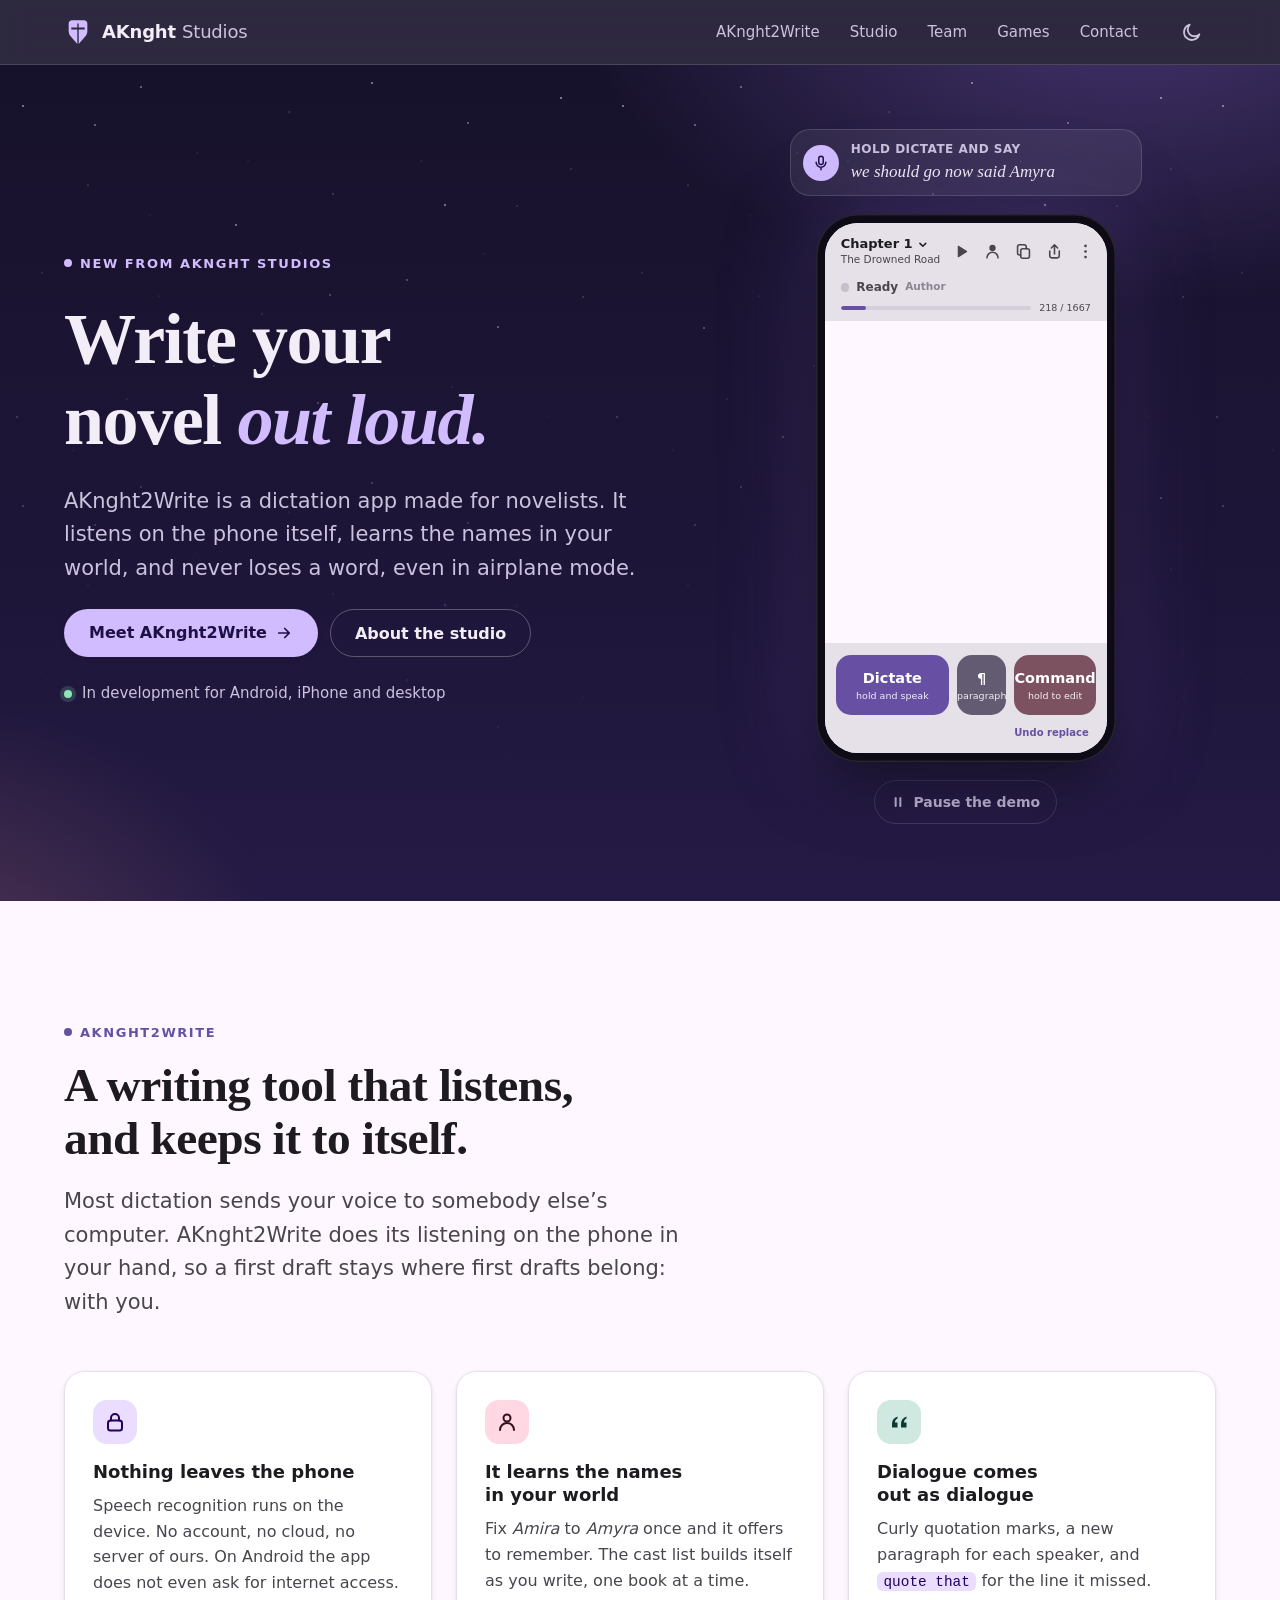
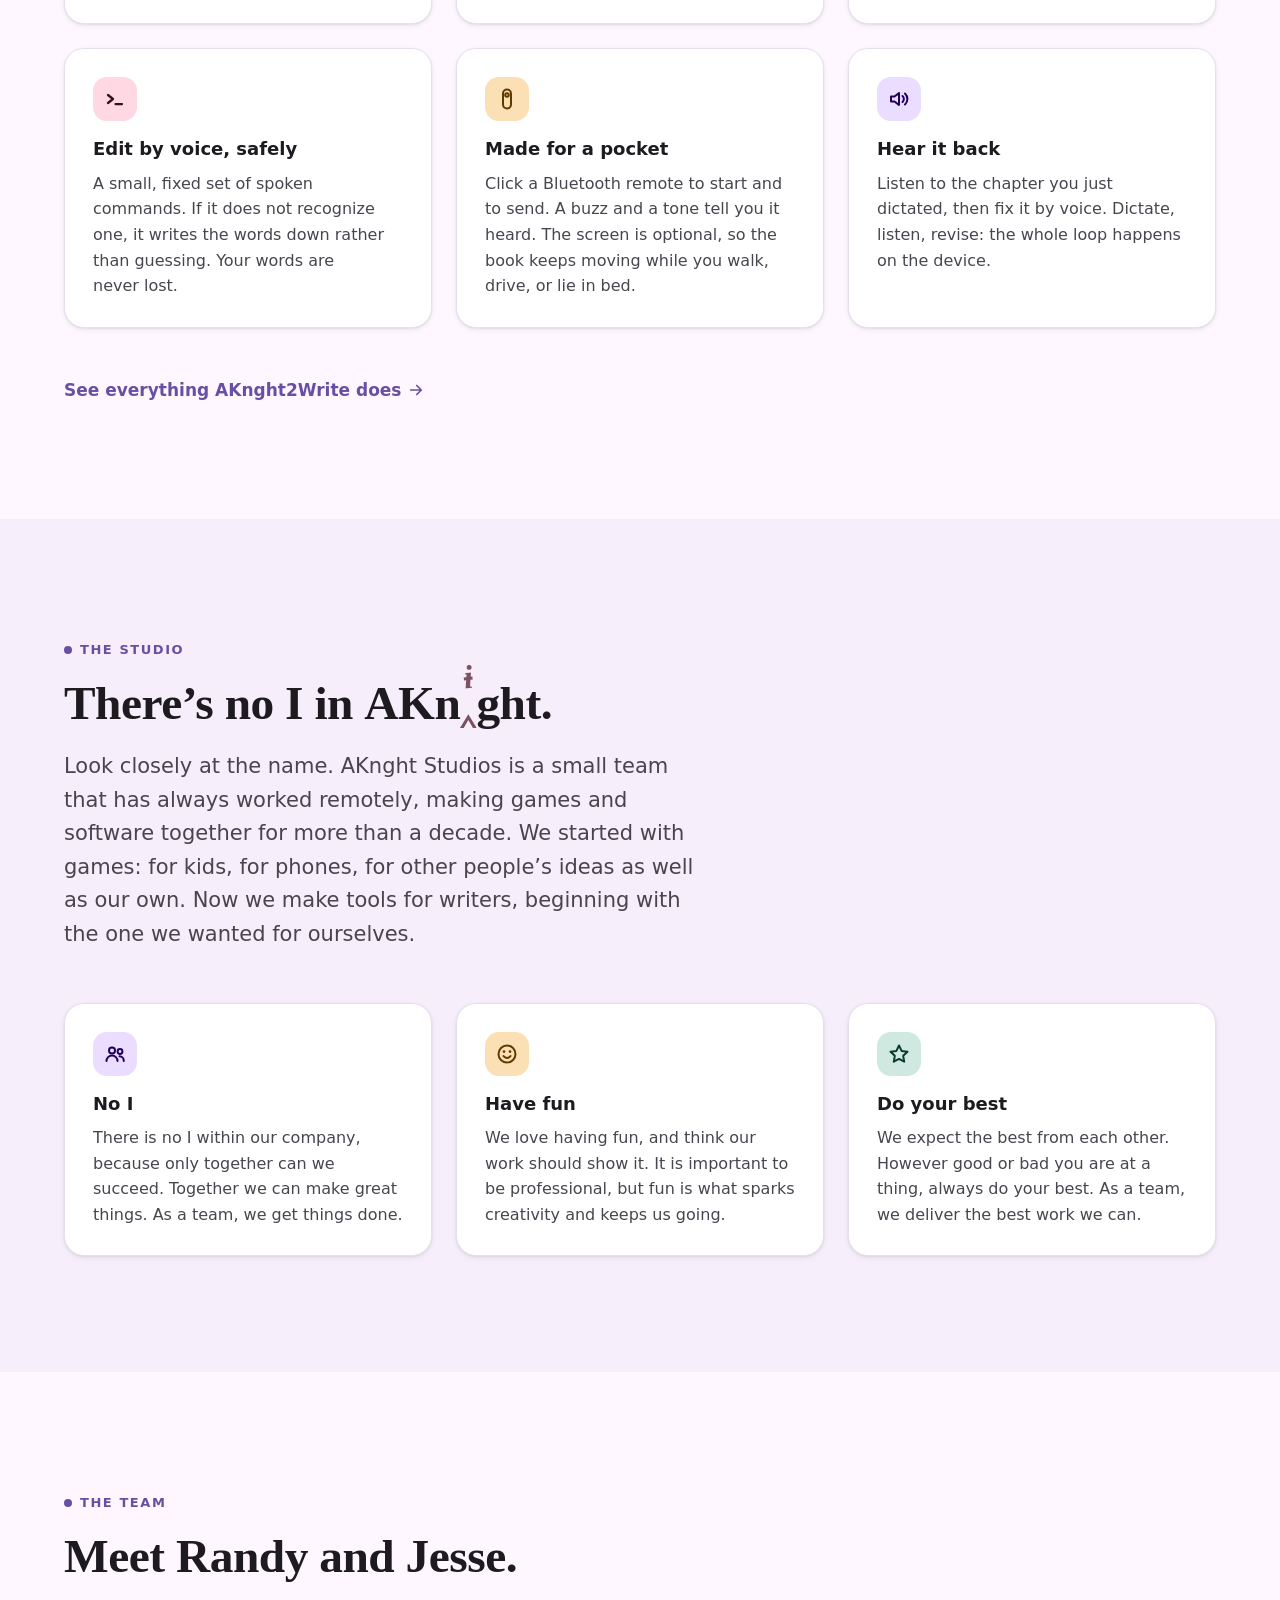
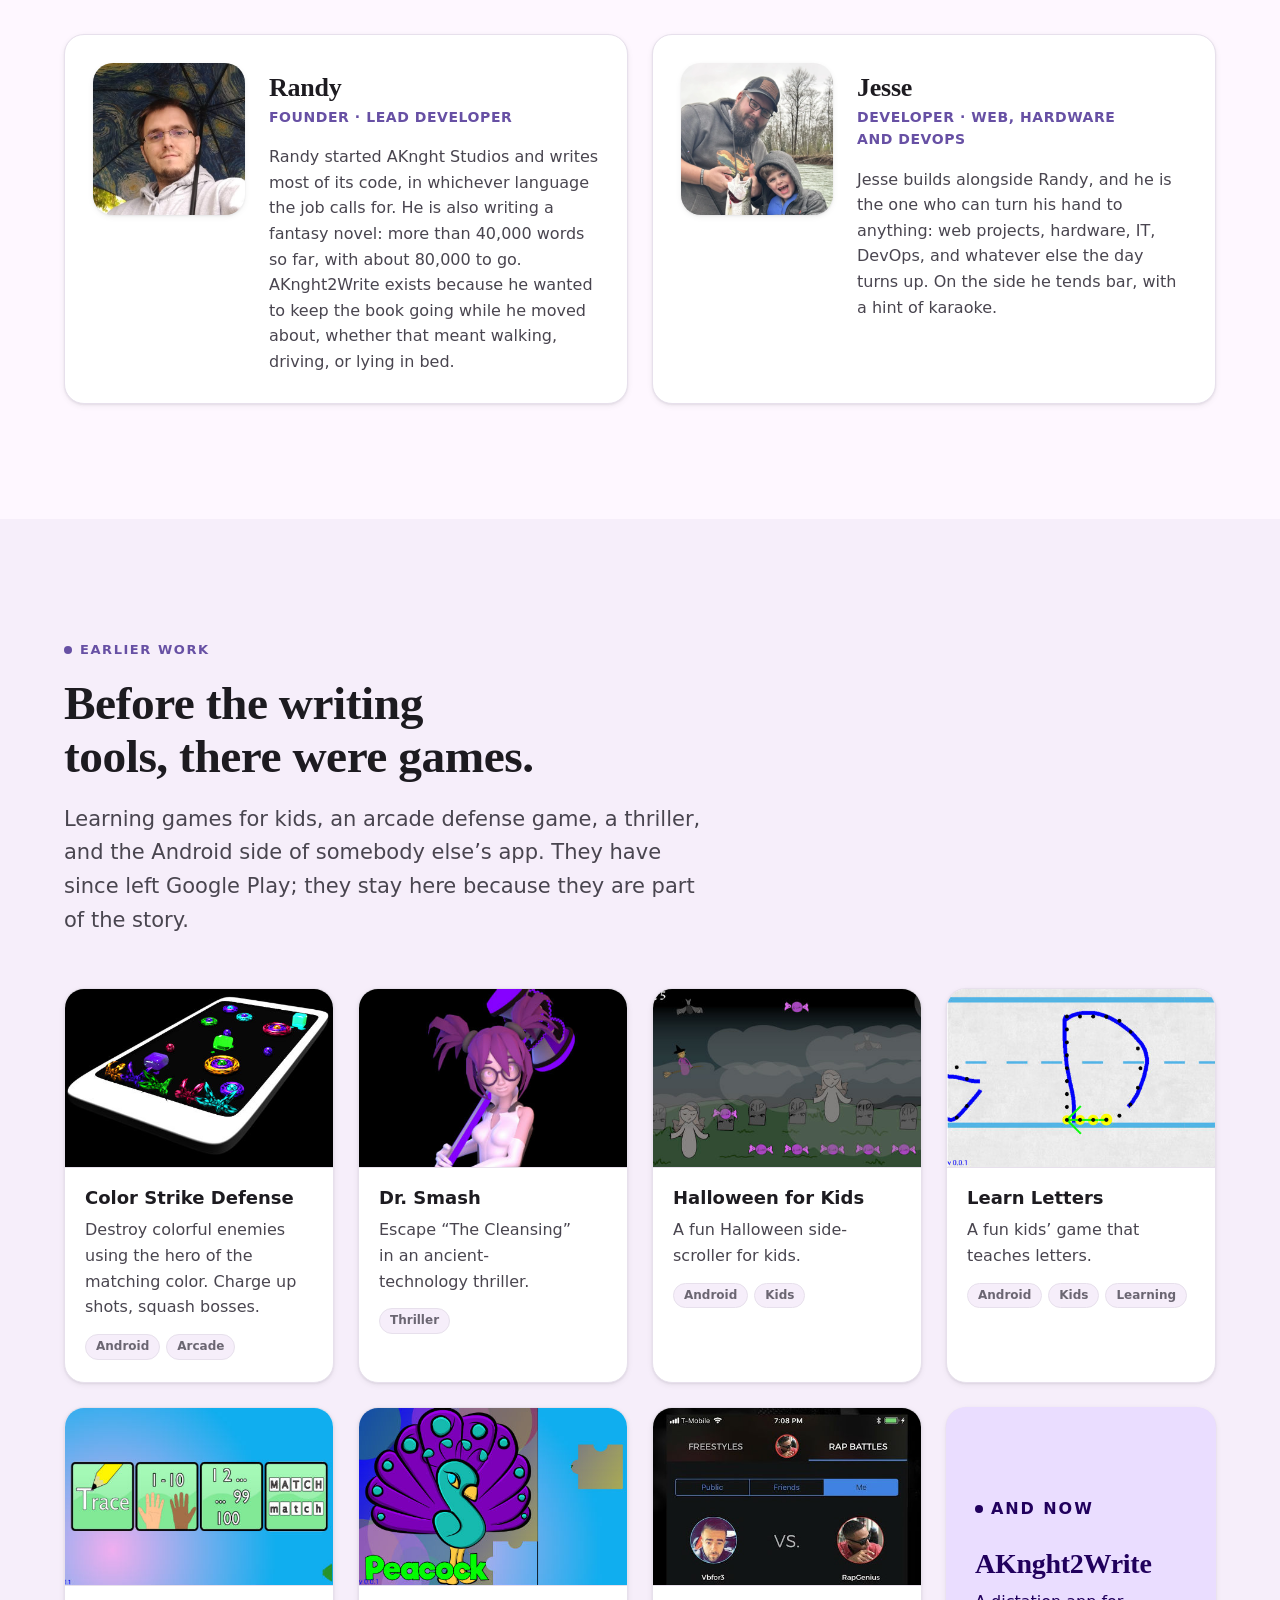
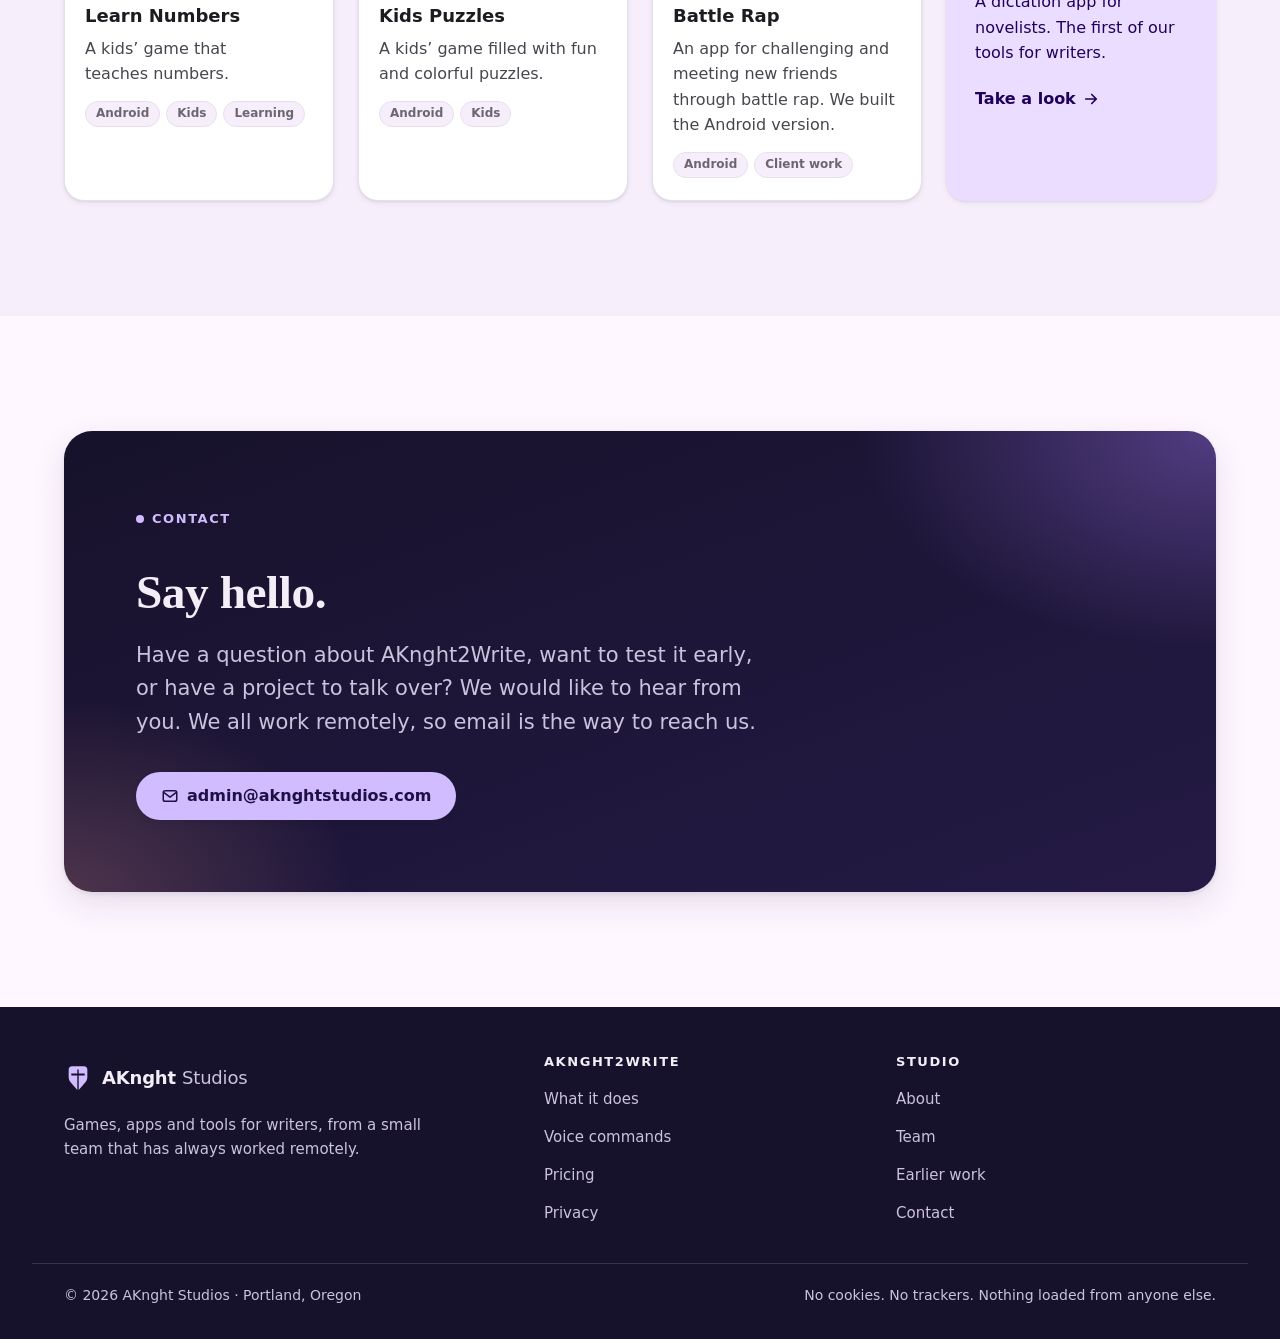
==== index.html @ 250d2279 "The AKnght Studios site: AKnght2Write, the studio, Randy and Jesse A static site for GitHub Pages wi" ====
<!doctype html>
<html lang="en">
<head>
  <meta charset="utf-8">
  <meta name="viewport" content="width=device-width, initial-scale=1">
  <title>AKnght Studios | Makers of AKnght2Write</title>
  <meta name="description" content="AKnght Studios is a small independent studio. We are building AKnght2Write, a dictation app for novelists that does all of its listening on your phone.">
  <meta name="theme-color" content="#17122b">
  <meta property="og:type" content="website">
  <meta property="og:site_name" content="AKnght Studios">
  <meta property="og:title" content="AKnght Studios | Makers of AKnght2Write">
  <meta property="og:description" content="Write your novel out loud. A dictation app for novelists that listens on the phone itself, learns the names in your world, and never loses a word.">
  <link rel="icon" href="assets/favicon.svg" type="image/svg+xml">
  <link rel="stylesheet" href="assets/site.css">
  <script>
    (function () {
      var root = document.documentElement;
      root.classList.add('js');
      try {
        var saved = localStorage.getItem('theme');
        if (saved === 'light' || saved === 'dark') root.setAttribute('data-theme', saved);
      } catch (e) {}
    })();
  </script>
</head>
<body>
  <a class="skip-link" href="#main">Skip to the content</a>

  <header class="site-header">
    <div class="wrap site-header__inner">
      <a class="brand" href="index.html" aria-label="AKnght Studios, home">
        <svg class="brand__mark" viewBox="0 0 48 48" aria-hidden="true"><path fill="currentColor" d="M14 4h20a6 6 0 0 1 6 6v12.5c0 3-1.05 5.9-2.95 8.2L25.2 44.6V19.8h10.3v-3.4H25.2V9.5h-2.4v6.9H12.5v3.4h10.300v24.800L10.950 30.700A12.800 12.800 0 0 1 8 22.500V10a6 6 0 0 1 6-6z"/></svg>
        <span class="brand__name">AKnght <span>Studios</span></span>
      </a>
      <nav id="site-nav" class="site-nav" aria-label="Main">
        <a href="aknght2write.html">AKnght2Write</a>
        <a href="#studio">Studio</a>
        <a href="#team">Team</a>
        <a href="#games">Games</a>
        <a href="#contact">Contact</a>
      </nav>
      <button class="icon-btn theme-toggle" type="button" aria-label="Switch to the dark theme">
        <svg class="moon" viewBox="0 0 24 24" fill="none" stroke="currentColor" stroke-width="2" stroke-linecap="round" stroke-linejoin="round" aria-hidden="true"><path d="M20 14.5A8.5 8.5 0 1 1 9.5 4a7 7 0 0 0 10.5 10.5z"/></svg>
        <svg class="sun" viewBox="0 0 24 24" fill="none" stroke="currentColor" stroke-width="2" stroke-linecap="round" stroke-linejoin="round" aria-hidden="true"><circle cx="12" cy="12" r="4"/><path d="M12 2.5V5M12 19v2.5M2.5 12H5M19 12h2.5M5.3 5.3l1.8 1.8M16.9 16.9l1.8 1.8M5.3 18.7l1.8-1.8M16.9 7.1l1.8-1.8"/></svg>
      </button>
      <button class="icon-btn nav-toggle" type="button" aria-expanded="false" aria-controls="site-nav" aria-label="Open the menu">
        <svg class="open" viewBox="0 0 24 24" fill="none" stroke="currentColor" stroke-width="2" stroke-linecap="round" aria-hidden="true"><path d="M4 7h16M4 12h16M4 17h16"/></svg>
        <svg class="close" viewBox="0 0 24 24" fill="none" stroke="currentColor" stroke-width="2" stroke-linecap="round" aria-hidden="true"><path d="M6 6l12 12M18 6 6 18"/></svg>
      </button>
    </div>
  </header>

  <main id="main">

    <!-- ================================================================ hero -->
    <section class="hero on-night" aria-labelledby="hero-title">
      <div class="wrap hero__inner">
        <div class="hero__copy">
          <p class="eyebrow">New from AKnght Studios</p>
          <h1 id="hero-title" class="h-display">Write your novel <em>out loud.</em></h1>
          <p class="lead">AKnght2Write is a dictation app made for novelists. It listens on the phone itself, learns the names in your world, and never loses a word, even in airplane mode.</p>
          <div class="btn-row">
            <a class="btn btn--primary" href="aknght2write.html">Meet AKnght2Write
              <svg viewBox="0 0 24 24" fill="none" stroke="currentColor" stroke-width="2.25" stroke-linecap="round" stroke-linejoin="round" aria-hidden="true"><path d="M5 12h14M13 6l6 6-6 6"/></svg>
            </a>
            <a class="btn btn--ghost" href="#studio">About the studio</a>
          </div>
          <p class="hero__status">In development for Android, iPhone and desktop</p>
        </div>

        <div class="demo" data-demo>
          <p class="visually-hidden">An animated demonstration of AKnght2Write. The writer taps the paragraph button, holds Dictate and says a line of dialogue, and it lands on the page with curly quotation marks. They hold Command and say “replace water with river”, and the first sentence changes. Then the phone reads the chapter back.</p>

          <div class="demo__say" data-say data-kind="dictate" aria-hidden="true">
            <span class="demo__mic">
              <svg class="i-mic" viewBox="0 0 24 24" fill="none" stroke="currentColor" stroke-width="2" stroke-linecap="round" stroke-linejoin="round"><rect x="9" y="3" width="6" height="11" rx="3"/><path d="M5.5 11a6.5 6.5 0 0 0 13 0M12 17.5V21"/></svg>
              <svg class="i-speaker" viewBox="0 0 24 24" fill="none" stroke="currentColor" stroke-width="2" stroke-linecap="round" stroke-linejoin="round"><path d="M4 9.5v5h3.5L12 18V6L7.5 9.5H4z"/><path d="M15.5 9a4 4 0 0 1 0 6M18 6.5a7.5 7.5 0 0 1 0 11"/></svg>
            </span>
            <span>
              <small data-say-label>Hold Dictate and say</small>
              <span class="demo__words" data-say-words>we should go now said Amyra</span>
            </span>
          </div>

          <div class="phone" aria-hidden="true">
            <div class="phone__screen" data-screen>
              <div class="app-bar">
                <div class="app-title">
                  <b>Chapter 1 <svg viewBox="0 0 24 24" fill="none" stroke="currentColor" stroke-width="3" stroke-linecap="round" stroke-linejoin="round"><path d="M6 9l6 6 6-6"/></svg></b>
                  <span>The Drowned Road</span>
                </div>
                <div class="app-icons">
                  <span data-play><svg viewBox="0 0 24 24"><path d="M8 5.5v13l10.5-6.5z" fill="currentColor" stroke="currentColor" stroke-width="1.5" stroke-linejoin="round"/></svg></span>
                  <span><svg viewBox="0 0 24 24" fill="none" stroke="currentColor" stroke-width="2" stroke-linecap="round"><circle cx="12" cy="7.5" r="3" fill="currentColor"/><path d="M5 20a7 7 0 0 1 14 0"/></svg></span>
                  <span><svg viewBox="0 0 24 24" fill="none" stroke="currentColor" stroke-width="2" stroke-linecap="round" stroke-linejoin="round"><rect x="8.5" y="8.5" width="11" height="12" rx="2.5"/><path d="M15.5 8.5V6A2.5 2.5 0 0 0 13 3.5H7A2.5 2.5 0 0 0 4.5 6v8A2.5 2.5 0 0 0 7 16.5h1.5"/></svg></span>
                  <span><svg viewBox="0 0 24 24" fill="none" stroke="currentColor" stroke-width="2" stroke-linecap="round" stroke-linejoin="round"><path d="M12 15V4M8 7.5l4-4 4 4M6 11.5v6A2.5 2.5 0 0 0 8.500 20h7a2.5 2.5 0 0 0 2.5-2.5v-6"/></svg></span>
                  <span><svg viewBox="0 0 24 24" fill="currentColor"><circle cx="12" cy="5" r="1.7"/><circle cx="12" cy="12" r="1.7"/><circle cx="12" cy="19" r="1.7"/></svg></span>
                </div>
              </div>
              <div class="app-status" data-status data-state="ready">
                <i class="app-status__dot"></i>
                <span class="app-status__text" data-status-text>Ready</span>
                <span class="app-status__mode">Author</span>
                <span class="app-queue" data-queue><i></i><i></i><i></i></span>
              </div>
              <div class="app-meter">
                <div class="app-meter__bar"><span data-meter-bar style="width: 13.08%"></span></div>
                <span class="app-meter__count" data-meter-count>218 / 1667</span>
              </div>
              <div class="app-readback" data-readback>
                <svg viewBox="0 0 24 24" fill="currentColor"><path d="M11 6v12L3 12zM21 6v12l-8-6z"/></svg>
                <span>Pause</span>
                <svg viewBox="0 0 24 24" fill="currentColor"><path d="M13 6v12l8-6zM3 6v12l8-6z"/></svg>
                <span data-readback-count>1 of 2</span>
              </div>
              <div class="app-page" data-page>
                <h4>The Drowned Road</h4>
                <p data-p1><span class="sentence" data-s1>Amyra went down to the <span class="swap" data-swap>river</span> before the light came.</span></p>
                <p data-p2><span class="sentence" data-s2>“We should go now,” said Amyra.</span><span class="app-caret" data-caret></span></p>
              </div>
              <div class="app-controls">
                <div class="app-btn app-btn--dictate" data-btn-dictate><b>Dictate</b><small>hold and speak</small></div>
                <div class="app-btn app-btn--para" data-btn-para><b>¶</b><small>paragraph</small></div>
                <div class="app-btn app-btn--command" data-btn-command><b>Command</b><small>hold to edit</small></div>
              </div>
              <div class="app-undo" data-undo data-live>Undo replace</div>
            </div>
          </div>

          <button class="demo__toggle" type="button" data-toggle>
            <svg class="pause" viewBox="0 0 24 24" fill="none" stroke="currentColor" stroke-width="3.5" stroke-linecap="round" aria-hidden="true"><path d="M8 5v14M16 5v14"/></svg>
            <svg class="play" viewBox="0 0 24 24" fill="currentColor" aria-hidden="true"><path d="M7 4.5v15l12-7.5z"/></svg>
            <span data-toggle-text>Pause the demo</span>
          </button>
        </div>
      </div>
    </section>

    <!-- ======================================================== the app, briefly -->
    <section class="section" id="aknght2write" aria-labelledby="app-title">
      <div class="wrap">
        <div class="section__head">
          <p class="eyebrow">AKnght2Write</p>
          <h2 id="app-title" class="h-section">A writing tool that listens, and keeps it to itself.</h2>
          <p class="lead">Most dictation sends your voice to somebody else’s computer. AKnght2Write does its listening on the phone in your hand, so a first draft stays where first drafts belong: with you.</p>
        </div>

        <div class="grid">
          <article class="card">
            <div class="tile"><svg viewBox="0 0 24 24" fill="none" stroke="currentColor" stroke-width="2" stroke-linecap="round" stroke-linejoin="round" aria-hidden="true"><rect x="5" y="10.5" width="14" height="10" rx="2.5"/><path d="M8 10.5V8a4 4 0 0 1 8 0v2.5"/></svg></div>
            <h3 class="h-card">Nothing leaves the phone</h3>
            <p>Speech recognition runs on the device. No account, no cloud, no server of ours. On Android the app does not even ask for internet access.</p>
          </article>
          <article class="card">
            <div class="tile tile--rose"><svg viewBox="0 0 24 24" fill="none" stroke="currentColor" stroke-width="2" stroke-linecap="round" stroke-linejoin="round" aria-hidden="true"><circle cx="12" cy="8" r="3.5"/><path d="M5 20a7 7 0 0 1 14 0"/></svg></div>
            <h3 class="h-card">It learns the names in your world</h3>
            <p>Fix <i>Amira</i> to <i>Amyra</i> once and it offers to remember. The cast list builds itself as you write, one book at a time.</p>
          </article>
          <article class="card">
            <div class="tile tile--mint"><svg viewBox="0 0 24 24" fill="currentColor" aria-hidden="true"><path d="M10.5 6.5C7 7.700 5 10.300 5 13.500V17.500h5.500v-5H8c0-1.900.9-3.200 2.500-4zM19.500 6.500c-3.500 1.200-5.500 3.800-5.500 7V17.500h5.500v-5H17c0-1.900.9-3.200 2.500-4z"/></svg></div>
            <h3 class="h-card">Dialogue comes out as dialogue</h3>
            <p>Curly quotation marks, a new paragraph for each speaker, and <span class="say">quote that</span> for the line it missed.</p>
          </article>
          <article class="card">
            <div class="tile tile--rose"><svg viewBox="0 0 24 24" fill="none" stroke="currentColor" stroke-width="2.25" stroke-linecap="round" stroke-linejoin="round" aria-hidden="true"><path d="m5 8 5 4-5 4M12.5 17H19"/></svg></div>
            <h3 class="h-card">Edit by voice, safely</h3>
            <p>A small, fixed set of spoken commands. If it does not recognize one, it writes the words down rather than guessing. Your words are never lost.</p>
          </article>
          <article class="card">
            <div class="tile tile--amber"><svg viewBox="0 0 24 24" fill="none" stroke="currentColor" stroke-width="2" stroke-linecap="round" stroke-linejoin="round" aria-hidden="true"><rect x="8" y="2.5" width="8" height="19" rx="4"/><circle cx="12" cy="8" r="1.8"/></svg></div>
            <h3 class="h-card">Made for a pocket</h3>
            <p>Click a Bluetooth remote to start and to send. A buzz and a tone tell you it heard. The screen is optional, so the book keeps moving while you walk, drive, or lie in bed.</p>
          </article>
          <article class="card">
            <div class="tile"><svg viewBox="0 0 24 24" fill="none" stroke="currentColor" stroke-width="2" stroke-linecap="round" stroke-linejoin="round" aria-hidden="true"><path d="M4 9.5v5h3.5L12 18V6L7.5 9.5H4z"/><path d="M15.5 9a4 4 0 0 1 0 6M18 6.5a7.5 7.5 0 0 1 0 11"/></svg></div>
            <h3 class="h-card">Hear it back</h3>
            <p>Listen to the chapter you just dictated, then fix it by voice. Dictate, listen, revise: the whole loop happens on the device.</p>
          </article>
        </div>

        <p class="section__foot">
          <a class="text-link" href="aknght2write.html">See everything AKnght2Write does
            <svg viewBox="0 0 24 24" fill="none" stroke="currentColor" stroke-width="2.25" stroke-linecap="round" stroke-linejoin="round" aria-hidden="true"><path d="M5 12h14M13 6l6 6-6 6"/></svg>
          </a>
        </p>
      </div>
    </section>

    <!-- ============================================================== studio -->
    <section class="section section--alt" id="studio" aria-labelledby="studio-title">
      <div class="wrap">
        <div class="section__head">
          <p class="eyebrow">The studio</p>
          <h2 id="studio-title" class="h-section">There’s no I in <span class="no-i">AKn<span class="no-i__gap" aria-hidden="true"><i>i</i></span>ght</span>.</h2>
          <p class="lead">Look closely at the name. AKnght Studios is a small team that has always worked remotely, making games and software together for more than a decade. We started with games: for kids, for phones, for other people’s ideas as well as our own. Now we make tools for writers, beginning with the one we wanted for ourselves.</p>
        </div>

        <div class="grid">
          <article class="card">
            <div class="tile"><svg viewBox="0 0 24 24" fill="none" stroke="currentColor" stroke-width="2" stroke-linecap="round" stroke-linejoin="round" aria-hidden="true"><circle cx="9" cy="8.5" r="3"/><path d="M3.500 19a5.500 5.500 0 0 1 11 0"/><circle cx="17" cy="9.500" r="2.400"/><path d="M16.500 14.300a4.600 4.600 0 0 1 4.300 4.700"/></svg></div>
            <h3 class="h-card">No I</h3>
            <p>There is no I within our company, because only together can we succeed. Together we can make great things. As a team, we get things done.</p>
          </article>
          <article class="card">
            <div class="tile tile--amber"><svg viewBox="0 0 24 24" fill="none" stroke="currentColor" stroke-width="2" stroke-linecap="round" stroke-linejoin="round" aria-hidden="true"><circle cx="12" cy="12" r="8.5"/><path d="M8.500 14a4.200 4.200 0 0 0 7 0"/><path d="M9 9.500h.01M15 9.500h.01" stroke-width="2.75"/></svg></div>
            <h3 class="h-card">Have fun</h3>
            <p>We love having fun, and think our work should show it. It is important to be professional, but fun is what sparks creativity and keeps us going.</p>
          </article>
          <article class="card">
            <div class="tile tile--mint"><svg viewBox="0 0 24 24" fill="none" stroke="currentColor" stroke-width="2" stroke-linecap="round" stroke-linejoin="round" aria-hidden="true"><path d="m12 3.500 2.600 5.400 5.900.8-4.300 4.100 1 5.900L12 16.900l-5.200 2.800 1-5.900-4.300-4.100 5.900-.8z"/></svg></div>
            <h3 class="h-card">Do your best</h3>
            <p>We expect the best from each other. However good or bad you are at a thing, always do your best. As a team, we deliver the best work we can.</p>
          </article>
        </div>
      </div>
    </section>

    <!-- ================================================================ team -->
    <section class="section" id="team" aria-labelledby="team-title">
      <div class="wrap">
        <div class="section__head">
          <p class="eyebrow">The team</p>
          <h2 id="team-title" class="h-section">Meet Randy and Jesse.</h2>
        </div>

        <div class="grid grid--two">
          <article class="card person">
            <img class="person__photo" src="assets/img/team/randy.jpg" width="480" height="477" alt="Randy, in glasses and a gray hoodie, under an umbrella printed with a swirling starry night" loading="lazy">
            <div>
              <h3>Randy</h3>
              <p class="person__role">Founder · Lead developer</p>
              <p>Randy started AKnght Studios and writes most of its code, in whichever language the job calls for. He is also writing a fantasy novel: more than 40,000 words so far, with about 80,000 to go. AKnght2Write exists because he wanted to keep the book going while he moved about, whether that meant walking, driving, or lying in bed.</p>
            </div>
          </article>
          <article class="card person">
            <img class="person__photo" src="assets/img/team/jesse.webp" width="950" height="1000" alt="Jesse out on the river, holding up a fish he has just caught, with a delighted young helper beside him" loading="lazy">
            <div>
              <h3>Jesse</h3>
              <p class="person__role">Developer · Web, hardware and DevOps</p>
              <p>Jesse builds alongside Randy, and he is the one who can turn his hand to anything: web projects, hardware, IT, DevOps, and whatever else the day turns up. On the side he tends bar, with a hint of karaoke.</p>
            </div>
          </article>
        </div>
      </div>
    </section>

    <!-- =============================================================== games -->
    <section class="section section--alt" id="games" aria-labelledby="games-title">
      <div class="wrap">
        <div class="section__head">
          <p class="eyebrow">Earlier work</p>
          <h2 id="games-title" class="h-section">Before the writing tools, there were games.</h2>
          <p class="lead">Learning games for kids, an arcade defense game, a thriller, and the Android side of somebody else’s app. They have since left Google Play; they stay here because they are part of the story.</p>
        </div>

        <div class="grid" style="--min: 15.5rem; grid-template-columns: repeat(auto-fit, minmax(min(100%, var(--min)), 1fr));">
          <article class="card game">
            <img src="assets/img/games/color-strike-defense.jpg" width="450" height="300" alt="Color Strike Defense running on a phone: bright enemies on a dark board" loading="lazy">
            <div class="game__body">
              <h3 class="h-card">Color Strike Defense</h3>
              <p>Destroy colorful enemies using the hero of the matching color. Charge up shots, squash bosses.</p>
              <ul class="tags"><li>Android</li><li>Arcade</li></ul>
            </div>
          </article>
          <article class="card game">
            <img src="assets/img/games/dr-smash.jpg" width="450" height="300" alt="Dr. Smash character art: a figure with purple hair and a very large hammer" loading="lazy">
            <div class="game__body">
              <h3 class="h-card">Dr. Smash</h3>
              <p>Escape “The Cleansing” in an ancient-technology thriller.</p>
              <ul class="tags"><li>Thriller</li></ul>
            </div>
          </article>
          <article class="card game">
            <img src="assets/img/games/halloween-for-kids.jpg" width="450" height="300" alt="Halloween for Kids: a witch flying over a graveyard, collecting candy" loading="lazy">
            <div class="game__body">
              <h3 class="h-card">Halloween for Kids</h3>
              <p>A fun Halloween side-scroller for kids.</p>
              <ul class="tags"><li>Android</li><li>Kids</li></ul>
            </div>
          </article>
          <article class="card game">
            <img src="assets/img/games/learn-letters.jpg" width="450" height="300" alt="Learn Letters: a letter being traced along dotted guides" loading="lazy">
            <div class="game__body">
              <h3 class="h-card">Learn Letters</h3>
              <p>A fun kids’ game that teaches letters.</p>
              <ul class="tags"><li>Android</li><li>Kids</li><li>Learning</li></ul>
            </div>
          </article>
          <article class="card game">
            <img src="assets/img/games/learn-numbers.jpg" width="450" height="300" alt="Learn Numbers: a menu of tracing, counting and matching games" loading="lazy">
            <div class="game__body">
              <h3 class="h-card">Learn Numbers</h3>
              <p>A kids’ game that teaches numbers.</p>
              <ul class="tags"><li>Android</li><li>Kids</li><li>Learning</li></ul>
            </div>
          </article>
          <article class="card game">
            <img src="assets/img/games/kids-puzzles.jpg" width="450" height="300" alt="Kids Puzzles: a cartoon peacock jigsaw" loading="lazy">
            <div class="game__body">
              <h3 class="h-card">Kids Puzzles</h3>
              <p>A kids’ game filled with fun and colorful puzzles.</p>
              <ul class="tags"><li>Android</li><li>Kids</li></ul>
            </div>
          </article>
          <article class="card game">
            <img src="assets/img/games/battle-rap.jpg" width="450" height="300" alt="Battle Rap: a screen matching two players against each other" loading="lazy">
            <div class="game__body">
              <h3 class="h-card">Battle Rap</h3>
              <p>An app for challenging and meeting new friends through battle rap. We built the Android version.</p>
              <ul class="tags"><li>Android</li><li>Client work</li></ul>
            </div>
          </article>
          <article class="card" style="background: var(--primary-soft); border-color: transparent; display: flex; flex-direction: column; justify-content: center;">
            <p class="eyebrow" style="color: var(--on-primary-soft);">And now</p>
            <h3 style="font-size: 1.75rem; color: var(--on-primary-soft);">AKnght2Write</h3>
            <p style="color: var(--on-primary-soft);">A dictation app for novelists. The first of our tools for writers.</p>
            <p style="margin-top: 1.25rem;"><a class="text-link" style="color: var(--on-primary-soft);" href="aknght2write.html">Take a look
              <svg viewBox="0 0 24 24" fill="none" stroke="currentColor" stroke-width="2.25" stroke-linecap="round" stroke-linejoin="round" aria-hidden="true"><path d="M5 12h14M13 6l6 6-6 6"/></svg></a></p>
          </article>
        </div>
      </div>
    </section>

    <!-- ============================================================= contact -->
    <section class="section" id="contact" aria-labelledby="contact-title">
      <div class="wrap">
        <div class="panel on-night">
          <p class="eyebrow">Contact</p>
          <h2 id="contact-title" class="h-section">Say hello.</h2>
          <p class="lead">Have a question about AKnght2Write, want to test it early, or have a project to talk over? We would like to hear from you. We all work remotely, so email is the way to reach us.</p>
          <div class="btn-row">
            <a class="btn btn--primary" href="mailto:admin@aknghtstudios.com">
              <svg viewBox="0 0 24 24" fill="none" stroke="currentColor" stroke-width="2" stroke-linecap="round" stroke-linejoin="round" aria-hidden="true"><rect x="3" y="5" width="18" height="14" rx="2.5"/><path d="m4 7.500 8 6 8-6"/></svg>
              admin@aknghtstudios.com
            </a>
          </div>
        </div>
      </div>
    </section>
  </main>

  <footer class="site-footer">
    <div class="wrap site-footer__inner">
      <div>
        <a class="brand" href="index.html" aria-label="AKnght Studios, home">
          <svg class="brand__mark" viewBox="0 0 48 48" aria-hidden="true"><path fill="currentColor" d="M14 4h20a6 6 0 0 1 6 6v12.5c0 3-1.05 5.9-2.95 8.2L25.2 44.6V19.8h10.3v-3.4H25.2V9.5h-2.4v6.9H12.5v3.4h10.300v24.800L10.950 30.700A12.800 12.800 0 0 1 8 22.500V10a6 6 0 0 1 6-6z"/></svg>
          <span class="brand__name">AKnght <span>Studios</span></span>
        </a>
        <p style="margin-top: 0.75rem; max-width: 24rem;">Games, apps and tools for writers, from a small team that has always worked remotely.</p>
      </div>
      <nav aria-label="AKnght2Write">
        <h2>AKnght2Write</h2>
        <ul>
          <li><a href="aknght2write.html">What it does</a></li>
          <li><a href="aknght2write.html#commands">Voice commands</a></li>
          <li><a href="aknght2write.html#pricing">Pricing</a></li>
          <li><a href="privacy.html">Privacy</a></li>
        </ul>
      </nav>
      <nav aria-label="Studio">
        <h2>Studio</h2>
        <ul>
          <li><a href="#studio">About</a></li>
          <li><a href="#team">Team</a></li>
          <li><a href="#games">Earlier work</a></li>
          <li><a href="#contact">Contact</a></li>
        </ul>
      </nav>
    </div>
    <div class="wrap site-footer__base">
      <span>© <span data-year>2026</span> AKnght Studios · Portland, Oregon</span>
      <span>No cookies. No trackers. Nothing loaded from anyone else.</span>
    </div>
  </footer>

  <script src="assets/site.js" defer></script>
  <script src="assets/demo.js" defer></script>
</body>
</html>
---- assets/site.css ----
/*
 * AKnght Studios: one stylesheet, no build step, nothing loaded from anywhere else.
 *
 * The palette is the one AKnght2Write wears: Material 3's baseline purple, the lavender
 * chrome of its writing screen, the rose of its Command button and the amber of its
 * folders. The header, the hero and the footer are the same night in both themes; only
 * the pages between them follow the reader's light or dark.
 */

/* ------------------------------------------------------------------ tokens */

:root {
  color-scheme: light dark;

  --paper: #fef7ff;
  --paper-2: #f6eefa;
  --card: #ffffff;
  --chrome: #e6e0e9;
  --ink: #1d1b20;
  --ink-2: #49454f;
  --ink-3: #6b6672;
  --line: #cac4d0;
  --line-soft: #e7e0ec;

  --primary: #6750a4;
  --on-primary: #ffffff;
  --primary-soft: #eaddff;
  --on-primary-soft: #21005d;
  --slate: #625b71;
  --rose: #7d5260;
  --rose-soft: #ffd8e4;
  --on-rose-soft: #31111d;
  --mint-soft: #cfe9e1;
  --on-mint-soft: #0b3b33;
  --amber-soft: #fce0b5;
  --on-amber-soft: #5f3b00;
  --live: #c62828;

  --shadow-1: 0 1px 2px rgba(29, 27, 32, 0.08), 0 2px 6px rgba(29, 27, 32, 0.06);
  --shadow-2: 0 2px 4px rgba(29, 27, 32, 0.08), 0 12px 32px rgba(54, 35, 102, 0.12);

  /* The same in both themes. */
  --night: #17122b;
  --night-2: #241a45;
  --on-night: #f3edf7;
  --on-night-2: #cbc2dd;
  --night-line: rgba(255, 255, 255, 0.14);
  --lilac: #d0bcff;
  --on-lilac: #1e1045;

  --serif: "Iowan Old Style", "Palatino Linotype", Palatino, "Book Antiqua", "URW Palladio L",
    Georgia, "Noto Serif", serif;
  --sans: system-ui, -apple-system, "Segoe UI", Roboto, "Helvetica Neue", "Noto Sans", Arial,
    sans-serif;
  --mono: ui-monospace, "Cascadia Mono", "Segoe UI Mono", Consolas, "SF Mono", Menlo,
    "Roboto Mono", monospace;

  --wrap: 72rem;
  --gutter: clamp(1rem, 4vw, 2rem);
  --radius: 1.25rem;
  --radius-sm: 0.75rem;
  --header-h: 4rem;
}

@media (prefers-color-scheme: dark) {
  :root:not([data-theme="light"]) {
    --paper: #141218;
    --paper-2: #1a1720;
    --card: #211f26;
    --chrome: #2b2930;
    --ink: #e6e0e9;
    --ink-2: #cac4d0;
    --ink-3: #a59fae;
    --line: #49454f;
    --line-soft: #322f37;

    --primary: #d0bcff;
    --on-primary: #381e72;
    --primary-soft: #4a3a78;
    --on-primary-soft: #eaddff;
    --slate: #ccc2dc;
    --rose: #efb8c8;
    --rose-soft: #5a3743;
    --on-rose-soft: #ffd8e4;
    --mint-soft: #1f4a42;
    --on-mint-soft: #c4ece2;
    --amber-soft: #574012;
    --on-amber-soft: #ffdea6;
    --live: #ff8a80;

    --shadow-1: 0 1px 2px rgba(0, 0, 0, 0.4), 0 2px 6px rgba(0, 0, 0, 0.3);
    --shadow-2: 0 2px 4px rgba(0, 0, 0, 0.4), 0 12px 32px rgba(0, 0, 0, 0.45);
  }
}

:root[data-theme="dark"] {
  --paper: #141218;
  --paper-2: #1a1720;
  --card: #211f26;
  --chrome: #2b2930;
  --ink: #e6e0e9;
  --ink-2: #cac4d0;
  --ink-3: #a59fae;
  --line: #49454f;
  --line-soft: #322f37;

  --primary: #d0bcff;
  --on-primary: #381e72;
  --primary-soft: #4a3a78;
  --on-primary-soft: #eaddff;
  --slate: #ccc2dc;
  --rose: #efb8c8;
  --rose-soft: #5a3743;
  --on-rose-soft: #ffd8e4;
  --mint-soft: #1f4a42;
  --on-mint-soft: #c4ece2;
  --amber-soft: #574012;
  --on-amber-soft: #ffdea6;
  --live: #ff8a80;

  --shadow-1: 0 1px 2px rgba(0, 0, 0, 0.4), 0 2px 6px rgba(0, 0, 0, 0.3);
  --shadow-2: 0 2px 4px rgba(0, 0, 0, 0.4), 0 12px 32px rgba(0, 0, 0, 0.45);
}

:root[data-theme="light"] { color-scheme: light; }
:root[data-theme="dark"] { color-scheme: dark; }

/* -------------------------------------------------------------------- base */

*,
*::before,
*::after { box-sizing: border-box; }

html {
  -webkit-text-size-adjust: 100%;
  text-size-adjust: 100%;
  scroll-behavior: smooth;
  scroll-padding-top: calc(var(--header-h) + 1rem);
}

body {
  margin: 0;
  background: var(--paper);
  color: var(--ink);
  font-family: var(--sans);
  font-size: 1.0625rem;
  line-height: 1.65;
  -webkit-font-smoothing: antialiased;
  overflow-x: hidden;
}

img,
svg { display: block; max-width: 100%; }
img { height: auto; }

h1,
h2,
h3,
h4 {
  margin: 0;
  font-family: var(--serif);
  font-weight: 700;
  line-height: 1.12;
  letter-spacing: -0.01em;
  text-wrap: balance;
}

p { margin: 0; text-wrap: pretty; }
p + p { margin-top: 1em; }

a { color: var(--primary); text-underline-offset: 0.18em; }
a:hover { text-decoration-thickness: 2px; }

:focus-visible {
  outline: 3px solid var(--primary);
  outline-offset: 3px;
  border-radius: 6px;
}

.on-night :focus-visible,
.site-header :focus-visible,
.site-footer :focus-visible { outline-color: var(--lilac); }

::selection { background: var(--primary-soft); color: var(--on-primary-soft); }

.wrap {
  width: 100%;
  max-width: calc(var(--wrap) + var(--gutter) * 2);
  margin-inline: auto;
  padding-inline: var(--gutter);
}

.visually-hidden {
  position: absolute !important;
  width: 1px;
  height: 1px;
  margin: -1px;
  padding: 0;
  overflow: hidden;
  clip: rect(0 0 0 0);
  clip-path: inset(50%);
  white-space: nowrap;
  border: 0;
}

.skip-link {
  position: absolute;
  left: 1rem;
  top: -4rem;
  z-index: 100;
  padding: 0.75rem 1rem;
  border-radius: 0.75rem;
  background: var(--lilac);
  color: var(--on-lilac);
  font-weight: 600;
  text-decoration: none;
  transition: top 0.15s ease;
}
.skip-link:focus { top: 0.75rem; }

/* ------------------------------------------------------------------ header */

.site-header {
  position: sticky;
  top: 0;
  z-index: 50;
  background: rgba(23, 18, 43, 0.9);
  -webkit-backdrop-filter: blur(14px) saturate(140%);
  backdrop-filter: blur(14px) saturate(140%);
  border-bottom: 1px solid var(--night-line);
  color: var(--on-night);
}

.site-header__inner {
  display: flex;
  align-items: center;
  gap: 0.5rem 1rem;
  min-height: var(--header-h);
  flex-wrap: wrap;
}

.brand {
  display: inline-flex;
  align-items: center;
  gap: 0.625rem;
  margin-right: auto;
  padding-block: 0.5rem;
  color: inherit;
  text-decoration: none;
  font-weight: 700;
  font-size: 1.125rem;
  letter-spacing: -0.01em;
}
.brand__mark { width: 1.75rem; height: 1.75rem; color: var(--lilac); flex: none; }
.brand__name span { font-weight: 400; color: var(--on-night-2); }

.site-nav {
  display: flex;
  align-items: center;
  gap: 0.125rem;
  flex-wrap: wrap;
}
.site-nav a {
  display: inline-flex;
  align-items: center;
  min-height: 2.75rem;
  padding: 0 0.875rem;
  border-radius: 999px;
  color: var(--on-night-2);
  font-size: 0.9375rem;
  font-weight: 500;
  text-decoration: none;
  transition: background-color 0.15s ease, color 0.15s ease;
}
.site-nav a:hover { background: rgba(255, 255, 255, 0.08); color: var(--on-night); }
.site-nav a[aria-current="page"] { color: var(--on-night); background: rgba(208, 188, 255, 0.16); }

.icon-btn {
  display: inline-grid;
  place-items: center;
  width: 3rem;
  height: 3rem;
  flex: none;
  border: 0;
  border-radius: 999px;
  background: transparent;
  color: var(--on-night-2);
  cursor: pointer;
  transition: background-color 0.15s ease, color 0.15s ease;
}
.icon-btn:hover { background: rgba(255, 255, 255, 0.08); color: var(--on-night); }
.icon-btn svg { width: 1.375rem; height: 1.375rem; }

/* The toggle shows the theme it will switch TO: a moon by day, a sun by night. */
.theme-toggle .sun { display: none; }
:root[data-theme="dark"] .theme-toggle .sun { display: block; }
:root[data-theme="dark"] .theme-toggle .moon { display: none; }
@media (prefers-color-scheme: dark) {
  :root:not([data-theme="light"]) .theme-toggle .sun { display: block; }
  :root:not([data-theme="light"]) .theme-toggle .moon { display: none; }
}
/* Without JavaScript nothing can switch a theme or open a menu, so neither is offered. */
:root:not(.js) .theme-toggle,
:root:not(.js) .nav-toggle { display: none; }

.nav-toggle { display: none; }
.nav-toggle .close { display: none; }
.nav-toggle[aria-expanded="true"] .open { display: none; }
.nav-toggle[aria-expanded="true"] .close { display: block; }

@media (max-width: 47.99rem) {
  .js .nav-toggle { display: inline-grid; order: 3; }
  .theme-toggle { order: 2; }
  .js .site-nav {
    order: 4;
    display: none;
    flex-basis: 100%;
    flex-direction: column;
    align-items: stretch;
    gap: 0.125rem;
    padding: 0.25rem 0 1rem;
  }
  .js .site-nav[data-open] { display: flex; }
  .site-nav a { min-height: 3rem; font-size: 1.0625rem; }
}

/* -------------------------------------------------------------------- type */

.eyebrow {
  display: inline-flex;
  align-items: center;
  gap: 0.5rem;
  margin-bottom: 1rem;
  color: var(--primary);
  font-family: var(--sans);
  font-size: 0.8125rem;
  font-weight: 700;
  letter-spacing: 0.12em;
  text-transform: uppercase;
}
/* A dot, like the app's status dot. It was a short rule once, and a short rule in front of
   a label reads as an em dash, which this site does not have. */
.eyebrow::before {
  content: "";
  width: 0.5rem;
  height: 0.5rem;
  flex: none;
  border-radius: 50%;
  background: currentColor;
}
.on-night .eyebrow { color: var(--lilac); }

.h-display { font-size: clamp(2.5rem, 4.2vw + 1.4rem, 4.5rem); letter-spacing: -0.02em; }
.h-section { font-size: clamp(1.875rem, 2.2vw + 1.2rem, 3rem); }
.h-card { font-family: var(--sans); font-size: 1.125rem; font-weight: 700; letter-spacing: 0; line-height: 1.3; }

.lead {
  max-width: 40rem;
  color: var(--ink-2);
  font-size: clamp(1.125rem, 0.5vw + 1rem, 1.3125rem);
  line-height: 1.6;
}
.on-night .lead { color: var(--on-night-2); }

.muted { color: var(--ink-3); }
.small { font-size: 0.9375rem; }
.fine { font-size: 0.8125rem; line-height: 1.5; color: var(--ink-3); }

code,
kbd,
.say {
  font-family: var(--mono);
  font-size: 0.9em;
}
.say {
  padding: 0.12em 0.45em;
  border-radius: 0.4em;
  background: var(--primary-soft);
  color: var(--on-primary-soft);
  white-space: nowrap;
}

/* ----------------------------------------------------------------- buttons */

.btn {
  display: inline-flex;
  align-items: center;
  justify-content: center;
  gap: 0.5rem;
  min-height: 3rem;
  padding: 0.625rem 1.5rem;
  border: 1.5px solid transparent;
  border-radius: 999px;
  font: inherit;
  font-size: 1rem;
  font-weight: 650;
  line-height: 1.2;
  text-decoration: none;
  cursor: pointer;
  transition: transform 0.15s ease, box-shadow 0.15s ease, background-color 0.15s ease,
    border-color 0.15s ease;
}
.btn svg { width: 1.125rem; height: 1.125rem; flex: none; }
.btn:hover { transform: translateY(-1px); }
.btn:active { transform: translateY(0); }

.btn--primary { background: var(--primary); color: var(--on-primary); box-shadow: var(--shadow-1); }
.btn--primary:hover { box-shadow: var(--shadow-2); }
.btn--ghost { border-color: var(--line); color: var(--ink); background: transparent; }
.btn--ghost:hover { border-color: var(--primary); }

.on-night .btn--primary { background: var(--lilac); color: var(--on-lilac); }
.on-night .btn--ghost { border-color: rgba(255, 255, 255, 0.28); color: var(--on-night); }
.on-night .btn--ghost:hover { border-color: var(--lilac); background: rgba(255, 255, 255, 0.06); }

.btn-row { display: flex; flex-wrap: wrap; gap: 0.75rem; }

.text-link {
  display: inline-flex;
  align-items: center;
  gap: 0.375rem;
  font-weight: 650;
  text-decoration: none;
}
.text-link svg { width: 1.125rem; height: 1.125rem; transition: transform 0.15s ease; }
.text-link:hover svg { transform: translateX(3px); }
.text-link:hover { text-decoration: underline; }

/* -------------------------------------------------------------------- hero */

.on-night { color: var(--on-night); }

.hero {
  position: relative;
  isolation: isolate;
  overflow: hidden;
  background:
    radial-gradient(56rem 34rem at 88% -12%, rgba(124, 92, 191, 0.5), transparent 62%),
    radial-gradient(40rem 28rem at -8% 108%, rgba(125, 82, 96, 0.5), transparent 60%),
    linear-gradient(180deg, var(--night) 0%, #1d1537 55%, var(--night-2) 100%);
}

/* A few stars: one small drawing, tiled, and faded out before the horizon. Scattered by
   hand, because anything made of gradients on a grid looks like a grid. */
.hero::before {
  content: "";
  position: absolute;
  inset: 0;
  z-index: -1;
  opacity: 0.7;
  background-image: url("data:image/svg+xml,%3Csvg xmlns='http://www.w3.org/2000/svg' width='600' height='400'%3E%3Cg fill='%23fff'%3E%3Ccircle cx='23' cy='41' r='1' opacity='.8'/%3E%3Ccircle cx='88' cy='120' r='.7' opacity='.5'/%3E%3Ccircle cx='141' cy='22' r='.9' opacity='.7'/%3E%3Ccircle cx='197' cy='88' r='.6' opacity='.45'/%3E%3Ccircle cx='236' cy='160' r='1.1' opacity='.85'/%3E%3Ccircle cx='289' cy='47' r='.7' opacity='.5'/%3E%3Ccircle cx='333' cy='129' r='.8' opacity='.6'/%3E%3Ccircle cx='372' cy='18' r='1' opacity='.75'/%3E%3Ccircle cx='421' cy='96' r='.6' opacity='.45'/%3E%3Ccircle cx='468' cy='58' r='.9' opacity='.7'/%3E%3Ccircle cx='517' cy='141' r='.7' opacity='.5'/%3E%3Ccircle cx='561' cy='33' r='1.1' opacity='.8'/%3E%3Ccircle cx='42' cy='208' r='.7' opacity='.5'/%3E%3Ccircle cx='104' cy='263' r='1' opacity='.75'/%3E%3Ccircle cx='159' cy='231' r='.6' opacity='.4'/%3E%3Ccircle cx='214' cy='301' r='.8' opacity='.6'/%3E%3Ccircle cx='262' cy='249' r='.7' opacity='.5'/%3E%3Ccircle cx='318' cy='338' r='1' opacity='.7'/%3E%3Ccircle cx='359' cy='277' r='.6' opacity='.45'/%3E%3Ccircle cx='407' cy='215' r='.9' opacity='.65'/%3E%3Ccircle cx='452' cy='322' r='.7' opacity='.5'/%3E%3Ccircle cx='498' cy='262' r='1.1' opacity='.8'/%3E%3Ccircle cx='547' cy='351' r='.6' opacity='.45'/%3E%3Ccircle cx='583' cy='232' r='.8' opacity='.6'/%3E%3Ccircle cx='17' cy='352' r='.9' opacity='.6'/%3E%3Ccircle cx='73' cy='385' r='.6' opacity='.4'/%3E%3Ccircle cx='127' cy='334' r='.7' opacity='.5'/%3E%3Ccircle cx='183' cy='372' r='1' opacity='.7'/%3E%3Ccircle cx='301' cy='188' r='.6' opacity='.4'/%3E%3Ccircle cx='389' cy='367' r='.8' opacity='.55'/%3E%3Ccircle cx='484' cy='189' r='.6' opacity='.4'/%3E%3Ccircle cx='571' cy='104' r='.7' opacity='.5'/%3E%3Ccircle cx='248' cy='96' r='.5' opacity='.4'/%3E%3Ccircle cx='150' cy='150' r='.5' opacity='.35'/%3E%3C/g%3E%3Cg fill='%23d0bcff'%3E%3Ccircle cx='445' cy='140' r='1.2' opacity='.9'/%3E%3Ccircle cx='95' cy='60' r='1.1' opacity='.8'/%3E%3Ccircle cx='330' cy='230' r='1' opacity='.7'/%3E%3C/g%3E%3C/svg%3E");
  background-size: 600px 400px;
  -webkit-mask-image: linear-gradient(180deg, #000 0%, transparent 88%);
  mask-image: linear-gradient(180deg, #000 0%, transparent 88%);
}

.hero__inner {
  display: grid;
  gap: clamp(2.5rem, 6vw, 4rem);
  align-items: center;
  padding-block: clamp(2.5rem, 5vw, 4.5rem) clamp(3rem, 6vw, 5rem);
}
@media (min-width: 60rem) {
  .hero__inner { grid-template-columns: minmax(0, 1.08fr) minmax(0, 0.92fr); }
}

.hero__copy > * + * { margin-top: 1.5rem; }
.hero__copy .eyebrow { margin-bottom: 0; }
.hero__copy h1 em { font-style: italic; color: var(--lilac); }

.hero__status {
  display: inline-flex;
  align-items: center;
  gap: 0.625rem;
  color: var(--on-night-2);
  font-size: 0.9375rem;
}
.hero__status::before {
  content: "";
  width: 0.5rem;
  height: 0.5rem;
  border-radius: 50%;
  background: #8ee6b8;
  box-shadow: 0 0 0 4px rgba(142, 230, 184, 0.18);
}

.chips { display: flex; flex-wrap: wrap; gap: 0.5rem; padding: 0; margin: 0; list-style: none; }
.hero__copy .chips { margin-top: 1.5rem; }
.chips li {
  display: inline-flex;
  align-items: center;
  gap: 0.4rem;
  padding: 0.375rem 0.875rem;
  border: 1px solid var(--night-line);
  border-radius: 999px;
  background: rgba(255, 255, 255, 0.05);
  color: var(--on-night);
  font-size: 0.875rem;
  font-weight: 500;
}
.chips svg { width: 1rem; height: 1rem; color: var(--lilac); }

/* ---------------------------------------------------------------- sections */

.section { padding-block: clamp(4rem, 9vw, 7.5rem); }
.section--alt { background: var(--paper-2); }
.section--tight { padding-block: clamp(3rem, 6vw, 5rem); }

.section__head { max-width: 46rem; margin-bottom: clamp(2rem, 4vw, 3.5rem); }
.section__head .lead { margin-top: 1.25rem; }
.section__head--center { margin-inline: auto; text-align: center; }
.section__head--center .lead { margin-inline: auto; }
.section__foot { margin-top: clamp(2rem, 4vw, 3rem); }

.grid {
  display: grid;
  gap: clamp(1rem, 2vw, 1.5rem);
  grid-template-columns: repeat(auto-fit, minmax(min(100%, 18.5rem), 1fr));
}
.grid--two { grid-template-columns: repeat(auto-fit, minmax(min(100%, 24rem), 1fr)); }

.card {
  position: relative;
  padding: clamp(1.25rem, 2.5vw, 1.75rem);
  border: 1px solid var(--line-soft);
  border-radius: var(--radius);
  background: var(--card);
  box-shadow: var(--shadow-1);
}
.card > * + * { margin-top: 0.625rem; }
.card p { color: var(--ink-2); font-size: 1rem; line-height: 1.6; }

/* Every kind of thing has its own drawn mark, on a tile of its own colour. The app's rule. */
.tile {
  display: grid;
  place-items: center;
  width: 2.75rem;
  height: 2.75rem;
  margin-bottom: 1rem;
  border-radius: 0.875rem;
  background: var(--primary-soft);
  color: var(--on-primary-soft);
}
.tile svg { width: 1.5rem; height: 1.5rem; }
.tile--mint { background: var(--mint-soft); color: var(--on-mint-soft); }
.tile--rose { background: var(--rose-soft); color: var(--on-rose-soft); }
.tile--amber { background: var(--amber-soft); color: var(--on-amber-soft); }

/* ---------------------------------------------------------------- no I */

.no-i {
  position: relative;
  display: inline-block;
  white-space: nowrap;
}
.no-i__gap {
  position: relative;
  display: inline-block;
  width: 0.34em;
}
.no-i__gap i {
  position: absolute;
  left: 50%;
  bottom: 0.78em;
  transform: translateX(-50%) rotate(-6deg);
  color: var(--rose);
  font-style: italic;
  font-size: 0.7em;
  line-height: 1;
  text-decoration: line-through;
  text-decoration-thickness: 0.09em;
}
/* The proofreader's caret, drawn: an insertion mark with nothing to insert. */
.no-i__gap::after {
  content: "";
  position: absolute;
  left: 50%;
  bottom: -0.2em;
  width: 0.36em;
  height: 0.3em;
  transform: translateX(-50%);
  background: var(--rose);
  clip-path: polygon(50% 0, 100% 100%, 78% 100%, 50% 42%, 22% 100%, 0 100%);
}

/* ------------------------------------------------------------------ people */

.person {
  display: grid;
  gap: 1.25rem 1.5rem;
  align-items: start;
}
@media (min-width: 34rem) {
  .person { grid-template-columns: 9.5rem minmax(0, 1fr); }
}
.person__photo {
  width: 9.5rem;
  aspect-ratio: 1;
  border-radius: 1.25rem;
  object-fit: cover;
  background: var(--chrome);
  box-shadow: var(--shadow-1);
}
.person__role {
  margin-top: 0.25rem !important;
  color: var(--primary) !important;
  font-size: 0.875rem !important;
  font-weight: 700;
  letter-spacing: 0.04em;
  text-transform: uppercase;
}
.person h3 { font-size: 1.625rem; }

/* ------------------------------------------------------------------- games */

.game { padding: 0; overflow: hidden; }
.game > * + * { margin-top: 0; }
.game img {
  width: 100%;
  aspect-ratio: 3 / 2;
  object-fit: cover;
  background: var(--chrome);
  border-bottom: 1px solid var(--line-soft);
}
.game__body { padding: 1.125rem 1.25rem 1.375rem; }
.game__body > * + * { margin-top: 0.5rem; }
.tags { display: flex; flex-wrap: wrap; gap: 0.375rem; padding: 0; margin: 0.875rem 0 0; list-style: none; }
.tags li {
  padding: 0.125rem 0.625rem;
  border-radius: 999px;
  background: var(--paper-2);
  border: 1px solid var(--line-soft);
  color: var(--ink-3);
  font-size: 0.75rem;
  font-weight: 600;
}

/* ----------------------------------------------------------------- contact */

.panel {
  position: relative;
  isolation: isolate;
  overflow: hidden;
  padding: clamp(2rem, 6vw, 4.5rem);
  border-radius: calc(var(--radius) * 1.4);
  background:
    radial-gradient(36rem 22rem at 100% 0%, rgba(124, 92, 191, 0.55), transparent 62%),
    radial-gradient(30rem 20rem at 0% 100%, rgba(125, 82, 96, 0.5), transparent 60%),
    linear-gradient(160deg, var(--night), var(--night-2));
  box-shadow: var(--shadow-2);
}
.panel > * + * { margin-top: 1.25rem; }
.panel .btn-row { margin-top: 2rem; }

/* ------------------------------------------------------------------ footer */

.site-footer {
  background: var(--night);
  color: var(--on-night-2);
  font-size: 0.9375rem;
}
.site-footer__inner {
  display: grid;
  gap: 2rem;
  padding-block: 3rem 2rem;
}
@media (min-width: 48rem) {
  .site-footer__inner { grid-template-columns: minmax(0, 1.4fr) repeat(2, minmax(0, 1fr)); }
}
.site-footer .brand { color: var(--on-night); }
.site-footer h2 {
  margin-bottom: 0.75rem;
  color: var(--on-night);
  font-family: var(--sans);
  font-size: 0.8125rem;
  letter-spacing: 0.12em;
  text-transform: uppercase;
}
.site-footer ul { margin: 0; padding: 0; list-style: none; }
.site-footer li + li { margin-top: 0.125rem; }
.site-footer a {
  display: inline-flex;
  align-items: center;
  min-height: 2.25rem;
  color: var(--on-night-2);
  text-decoration: none;
}
.site-footer a:hover { color: var(--on-night); text-decoration: underline; }
.site-footer__base {
  display: flex;
  flex-wrap: wrap;
  gap: 0.5rem 2rem;
  justify-content: space-between;
  padding-block: 1.25rem 2rem;
  border-top: 1px solid var(--night-line);
  font-size: 0.875rem;
}

/* ============================================================== app page */

/* ------------------------------------------------------------ split rows */

.split {
  display: grid;
  gap: clamp(2rem, 5vw, 4.5rem);
  align-items: center;
}
.split + .split { margin-top: clamp(4rem, 9vw, 7.5rem); }
@media (min-width: 56rem) {
  .split { grid-template-columns: minmax(0, 1fr) minmax(0, 1fr); }
  .split--flip .split__visual { order: -1; }
}
.split__copy > * + * { margin-top: 1.125rem; }
.split__copy h2,
.split__copy h3 { font-size: clamp(1.625rem, 1.5vw + 1.1rem, 2.375rem); }
.split__copy p { color: var(--ink-2); }
.split__copy .eyebrow { margin-bottom: 0; }
.split__visual { min-width: 0; }

.ticks { margin: 0; padding: 0; list-style: none; }
.split__copy .ticks { margin-top: 1.125rem; }
.ticks li {
  position: relative;
  padding-left: 1.875rem;
  color: var(--ink-2);
}
.ticks li + li { margin-top: 0.625rem; }
.ticks li::before {
  content: "";
  position: absolute;
  left: 0.125rem;
  top: 0.45em;
  width: 1rem;
  height: 0.55rem;
  border-left: 2.5px solid var(--primary);
  border-bottom: 2.5px solid var(--primary);
  transform: rotate(-45deg) scale(0.8);
  transform-origin: left center;
}

/* -------------------------------------------------------------- figures */

.figure {
  padding: clamp(1.25rem, 3vw, 2rem);
  border: 1px solid var(--line-soft);
  border-radius: calc(var(--radius) * 1.2);
  background: var(--card);
  box-shadow: var(--shadow-2);
}
.figure > * + * { margin-top: 1rem; }
.figure__label {
  color: var(--ink-3);
  font-size: 0.75rem;
  font-weight: 700;
  letter-spacing: 0.1em;
  text-transform: uppercase;
}

/* A page of manuscript, as the app sets it. */
.page {
  padding: 1.25rem 1.375rem;
  border-radius: var(--radius-sm);
  background: var(--paper);
  border: 1px solid var(--line-soft);
  color: var(--ink);
  font-family: var(--serif);
  font-size: 1.125rem;
  line-height: 1.7;
}
.page p + p { margin-top: 0.75em; }
.page--heard { color: var(--ink-3); font-style: italic; }
.page mark { padding: 0 0.15em; border-radius: 0.25em; background: var(--primary-soft); color: var(--on-primary-soft); }
.page s { color: var(--ink-3); text-decoration-color: var(--rose); text-decoration-thickness: 2px; }

/* Sentence numbers, drawn above the first word of each sentence. */
.page--numbered { padding-top: 1.75rem; line-height: 2.1; }
.page--numbered .n { position: relative; }
.page--numbered .n::before {
  content: attr(data-n);
  position: absolute;
  left: 0;
  top: -0.95em;
  color: var(--primary);
  font-family: var(--sans);
  font-size: 0.6875rem;
  font-weight: 600;
  line-height: 1;
}

.arrow-down {
  display: grid;
  place-items: center;
  color: var(--ink-3);
}
.arrow-down svg { width: 1.5rem; height: 1.5rem; }

/* The app's own banner, asking to remember a name. */
.remember {
  display: flex;
  flex-wrap: wrap;
  align-items: center;
  gap: 0.5rem 1rem;
  padding: 0.875rem 1.125rem;
  border-radius: var(--radius-sm);
  background: var(--rose-soft);
  color: var(--on-rose-soft);
  font-size: 0.9375rem;
}
.remember span:first-child { margin-right: auto; }
.remember b { color: var(--primary); font-weight: 650; }
:root[data-theme="dark"] .remember b { color: var(--lilac); }
@media (prefers-color-scheme: dark) {
  :root:not([data-theme="light"]) .remember b { color: var(--lilac); }
}

.score { display: grid; gap: 0.75rem; }
.score__row {
  display: grid;
  grid-template-columns: minmax(0, 1fr) auto;
  gap: 0.25rem 1rem;
  align-items: baseline;
}
.score__row b { font-size: 1.0625rem; }
.score__names { grid-column: 1 / -1; color: var(--ink-3); font-family: var(--serif); font-style: italic; }
.score__bar {
  grid-column: 1 / -1;
  height: 0.5rem;
  border-radius: 999px;
  background: var(--line-soft);
  overflow: hidden;
}
.score__bar span { display: block; height: 100%; border-radius: inherit; background: var(--primary); }
.score__bar--low span { background: var(--rose); }

/* What happens to a sentence, one numbered step under another. */
.steps { margin: 0; padding: 0; list-style: none; counter-reset: step; }
.steps li { position: relative; padding: 0 0 1.375rem 3rem; counter-increment: step; }
.steps li:last-child { padding-bottom: 0; }
.steps li::before {
  content: counter(step);
  position: absolute;
  left: 0;
  top: 0;
  display: grid;
  place-items: center;
  width: 2rem;
  height: 2rem;
  border-radius: 50%;
  background: var(--primary-soft);
  color: var(--on-primary-soft);
  font-size: 0.875rem;
  font-weight: 700;
}
.steps li::after {
  content: "";
  position: absolute;
  left: calc(1rem - 1px);
  top: 2.375rem;
  bottom: 0.375rem;
  width: 2px;
  border-radius: 2px;
  background: var(--line);
}
.steps li:last-child::after { display: none; }
.steps b { display: block; padding-top: 0.2rem; line-height: 1.4; }
.steps span { display: block; color: var(--ink-3); font-size: 0.9375rem; line-height: 1.5; }

/* A folder of plain files. */
.tree {
  margin: 0;
  padding: 1.125rem 1.25rem;
  border-radius: var(--radius-sm);
  background: var(--paper-2);
  border: 1px solid var(--line-soft);
  color: var(--ink-2);
  font-family: var(--mono);
  font-size: clamp(0.75rem, 3.3vw, 0.875rem);
  line-height: 1.75;
  overflow-x: auto;
  white-space: pre;
}
.tree b { color: var(--on-amber-soft); background: var(--amber-soft); padding: 0 0.3em; border-radius: 0.3em; font-weight: 600; }
.tree i { color: var(--ink-3); font-style: normal; }

/* voice -> phone -> folder, and the cloud that is not there */
.flow {
  display: grid;
  grid-template-columns: repeat(3, minmax(0, 1fr));
  gap: 0.75rem;
  align-items: stretch;
  text-align: center;
}
.flow__node {
  display: grid;
  justify-items: center;
  align-content: start;
  gap: 0.5rem;
  padding: 1rem 0.5rem;
  border-radius: var(--radius-sm);
  background: var(--paper-2);
  border: 1px solid var(--line-soft);
  font-size: 0.875rem;
  font-weight: 650;
  line-height: 1.3;
}
.flow__node .tile { margin: 0; }
.flow__node small { color: var(--ink-3); font-weight: 400; font-size: 0.8125rem; }
.flow__cloud {
  display: flex;
  align-items: center;
  justify-content: center;
  gap: 0.75rem;
  padding: 0.875rem 1rem;
  border: 1.5px dashed var(--line);
  border-radius: var(--radius-sm);
  color: var(--ink-3);
  font-size: 0.9375rem;
}
.flow__cloud svg { width: 1.75rem; height: 1.75rem; flex: none; }

/* ------------------------------------------------------ command reference */

.legend { display: flex; flex-wrap: wrap; gap: 0.5rem 1.5rem; padding: 0; margin: 0; list-style: none; font-size: 0.9375rem; color: var(--ink-2); }
.legend li { display: inline-flex; align-items: center; gap: 0.5rem; }

.dot { width: 0.625rem; height: 0.625rem; flex: none; border-radius: 50%; background: var(--line); }
.dot--safe { background: #9a94a3; }
.dot--undo { background: var(--rose); }
.dot--asks { background: var(--live); }

.promise {
  margin-block: 1.5rem 2rem;
  padding: 1.125rem 1.375rem;
  border-radius: var(--radius-sm);
  background: var(--primary-soft);
  color: var(--on-primary-soft);
  font-size: 1.0625rem;
  font-weight: 500;
}

.commands {
  display: grid;
  gap: clamp(1rem, 2vw, 1.5rem);
  grid-template-columns: repeat(auto-fit, minmax(min(100%, 19rem), 1fr));
  align-items: start;
}
.commands .card { padding: 1.25rem 1.375rem 1.375rem; }
.commands h3 { color: var(--primary); font-family: var(--sans); font-size: 0.9375rem; font-weight: 700; letter-spacing: 0.02em; }
.commands dl { margin: 0.75rem 0 0; }
.commands dt {
  display: flex;
  align-items: center;
  gap: 0.625rem;
  font-family: var(--mono);
  font-size: 0.9375rem;
  color: var(--ink);
}
.commands dt + dd { margin-top: 0.125rem; }
.commands dd { margin: 0 0 0 1.25rem; color: var(--ink-3); font-size: 0.875rem; line-height: 1.45; }
.commands dd + dt { margin-top: 0.75rem; }

/* ------------------------------------------------------------ screenshots */

.shots {
  display: grid;
  gap: clamp(1.25rem, 3vw, 2.5rem);
  grid-template-columns: repeat(auto-fit, minmax(min(100%, 14rem), 1fr));
  justify-items: center;
}
.shot { margin: 0; text-align: center; }
.shot figcaption { margin-top: 1rem; color: var(--ink-2); font-size: 0.9375rem; line-height: 1.5; max-width: 17rem; margin-inline: auto; }
.shot figcaption b { display: block; color: var(--ink); }

.bezel {
  display: inline-block;
  width: min(100%, 15.5rem);
  padding: 0.5rem;
  border-radius: 2rem;
  background: #0e0b16;
  box-shadow: var(--shadow-2), inset 0 0 0 1.5px rgba(255, 255, 255, 0.08);
}
.bezel img { width: 100%; border-radius: 1.55rem; }

/* ---------------------------------------------------------------- pricing */

.price { display: flex; flex-direction: column; }
.price h3 { font-size: 1.5rem; }
.price__big { font-family: var(--serif); font-size: clamp(2rem, 3vw, 2.75rem); font-weight: 700; line-height: 1.1; color: var(--ink) !important; }
.price__big small { display: block; margin-top: 0.375rem; font-family: var(--sans); font-size: 0.9375rem; font-weight: 500; color: var(--ink-3); }
.price--featured { border-color: var(--primary); box-shadow: var(--shadow-2); }
.price .ticks { margin-top: 1.25rem; font-size: 1rem; }

/* -------------------------------------------------------------------- faq */

.faq { max-width: 50rem; margin-inline: auto; }
.faq details {
  border: 1px solid var(--line-soft);
  border-radius: var(--radius-sm);
  background: var(--card);
}
.faq details + details { margin-top: 0.75rem; }
.faq summary {
  display: flex;
  align-items: center;
  gap: 1rem;
  min-height: 3.5rem;
  padding: 0.875rem 1.25rem;
  cursor: pointer;
  font-weight: 650;
  list-style: none;
}
.faq summary::-webkit-details-marker { display: none; }
.faq summary::after {
  content: "";
  width: 0.625rem;
  height: 0.625rem;
  margin-left: auto;
  flex: none;
  border-right: 2.5px solid var(--primary);
  border-bottom: 2.5px solid var(--primary);
  transform: translateY(-2px) rotate(45deg);
  transition: transform 0.2s ease;
}
.faq details[open] summary::after { transform: translateY(2px) rotate(-135deg); }
.faq details > div { padding: 0 1.25rem 1.25rem; color: var(--ink-2); }

/* ------------------------------------------------------------------ prose */

.prose { max-width: 44rem; }
.prose > * + * { margin-top: 1.125rem; }
.prose h2 { margin-top: 2.75rem; font-size: 1.625rem; }
.prose h3 { margin-top: 2rem; font-family: var(--sans); font-size: 1.125rem; letter-spacing: 0; }
.prose ul { padding-left: 1.25rem; color: var(--ink-2); }
.prose li + li { margin-top: 0.5rem; }
.prose p { color: var(--ink-2); }

.notice {
  padding: 1rem 1.25rem;
  border-radius: var(--radius-sm);
  background: var(--amber-soft);
  color: var(--on-amber-soft);
  font-size: 0.9375rem;
}

.page-head { padding-block: clamp(3rem, 7vw, 5rem) clamp(2rem, 4vw, 3rem); }
.page-head .lead { margin-top: 1.25rem; }

/* ============================================================ phone demo */

/*
 * The writing screen, rebuilt in HTML so that it can move. Every length inside is in em
 * and the phone sets the font size, so the whole thing scales from one number. It wears
 * the app's light theme whatever the site is wearing: it is a picture of a screen.
 */
.demo { display: grid; justify-items: center; gap: 1.125rem; }

.phone {
  --app-chrome: #e6e0e9;
  --app-page: #fef7ff;
  --app-ink: #1d1b20;
  --app-ink-2: #49454f;
  --app-ink-3: #8a8591;
  --app-primary: #6750a4;
  --app-slate: #625b71;
  --app-rose: #7d5260;
  --app-soft: #e8def8;

  position: relative;
  width: 30em;
  padding: 0.9em;
  border-radius: 4.2em;
  background: #0e0b16;
  font-size: 10px;
  box-shadow:
    0 0 0 1.5px rgba(255, 255, 255, 0.1) inset,
    0 3em 6em -1em rgba(0, 0, 0, 0.6),
    0 0 9em rgba(124, 92, 191, 0.35);
}
@media (max-width: 26rem) { .phone { font-size: 8.8px; } }

.phone__screen {
  position: relative;
  display: flex;
  flex-direction: column;
  height: 53em;
  overflow: hidden;
  border-radius: 3.3em;
  background: var(--app-page);
  color: var(--app-ink);
  font-family: var(--sans);
  line-height: 1.3;
  text-align: left;
}

.app-bar {
  display: flex;
  align-items: center;
  height: 5em;
  padding: 0.6em 0.6em 0 1.6em;
  background: var(--app-chrome);
}
.app-title { margin-right: auto; min-width: 0; }
.app-title b { display: flex; align-items: center; gap: 0.3em; font-size: 1.3em; font-weight: 650; }
.app-title b svg { width: 0.9em; height: 0.9em; }
.app-title span { display: block; font-size: 1.05em; color: var(--app-ink-2); white-space: nowrap; }
.app-icons { display: flex; }
.app-icons span {
  display: grid;
  place-items: center;
  width: 3.1em;
  height: 3.1em;
  border-radius: 50%;
  color: var(--app-ink-2);
  transition: background-color 0.2s ease;
}
.app-icons span[data-on] { background: rgba(29, 27, 32, 0.12); }
.app-icons svg { width: 1.9em; height: 1.9em; }

.app-status {
  display: flex;
  align-items: center;
  gap: 0.7em;
  height: 2.8em;
  padding: 0 1.6em;
  background: var(--app-chrome);
  color: var(--app-ink-2);
}
.app-status__dot {
  width: 0.85em;
  height: 0.85em;
  border-radius: 50%;
  background: #c4bfca;
  transition: background-color 0.2s ease;
}
.app-status__text { font-size: 1.2em; font-weight: 650; }
.app-status__mode { font-size: 1.05em; font-weight: 650; color: var(--app-ink-3); }
.app-status[data-state="dictating"] .app-status__dot,
.app-status[data-state="command"] .app-status__dot {
  background: #d32f2f;
  animation: live 1.1s ease-in-out infinite;
}
@keyframes live {
  50% { box-shadow: 0 0 0 0.45em rgba(211, 47, 47, 0.18); }
}
.app-queue { display: flex; gap: 0.4em; margin-left: auto; opacity: 0; transition: opacity 0.2s ease; }
.app-queue[data-on] { opacity: 1; }
.app-queue i { width: 0.7em; height: 0.7em; border-radius: 50%; background: var(--app-primary); }
.app-queue i + i { opacity: 0.35; }
.app-queue[data-on] i:first-child { animation: queue 0.9s ease-in-out infinite; }
@keyframes queue { 50% { opacity: 0.35; } }

.app-meter {
  display: flex;
  align-items: center;
  gap: 0.8em;
  height: 2em;
  padding: 0 1.6em 0.6em;
  background: var(--app-chrome);
  color: var(--app-ink-2);
}
.app-meter__bar { flex: 1; height: 0.4em; border-radius: 1em; background: #d5cedb; overflow: hidden; }
.app-meter__bar span {
  display: block;
  width: 12.7%;
  height: 100%;
  border-radius: inherit;
  background: var(--app-primary);
  transition: width 0.6s ease;
}
.app-meter__count { font-size: 0.95em; font-variant-numeric: tabular-nums; }

.app-readback {
  display: none;
  align-items: center;
  gap: 1.4em;
  padding: 0.9em 1.6em;
  background: var(--app-soft);
  color: var(--app-primary);
  font-size: 1.1em;
  font-weight: 650;
}
.app-readback[data-on] { display: flex; }
.app-readback span:last-child { margin-left: auto; color: var(--app-ink); font-weight: 500; }
.app-readback svg { width: 1.3em; height: 1.3em; }

.app-page {
  position: relative;
  flex: 1 1 0;
  min-height: 0;
  padding: 1.8em 1.6em;
  overflow: hidden;
  font-family: var(--serif);
  transition: opacity 0.4s ease;
}
.app-page h4 { margin-bottom: 0.5em; font-size: 1.9em; letter-spacing: 0; }
.app-page p { font-size: 1.5em; line-height: 1.62; text-wrap: wrap; }
.app-page p + p { margin-top: 0.75em; }
.app-page .w { transition: opacity 0.12s linear; }
.app-page .w[data-hidden] { opacity: 0; }
.app-page .swap { border-radius: 0.2em; transition: background-color 0.35s ease, color 0.35s ease; }
.app-page .swap[data-on] { background: var(--app-soft); }
.app-page .sentence { border-radius: 0.2em; transition: background-color 0.3s ease; }
.app-page .sentence[data-reading] { background: var(--app-soft); }

.app-caret {
  display: inline-block;
  width: 0.16em;
  height: 1.15em;
  margin-left: 0.05em;
  vertical-align: -0.2em;
  border-radius: 1em;
  background: var(--app-primary);
}

.app-controls {
  display: grid;
  grid-template-columns: 1.9fr 0.8fr 1.3fr;
  gap: 0.8em;
  padding: 1.2em 1.1em 0.4em;
  background: var(--app-chrome);
}
.app-btn {
  display: grid;
  place-content: center;
  justify-items: center;
  gap: 0.2em;
  height: 6em;
  border-radius: 1.5em;
  color: #fff;
  transition: transform 0.12s ease, filter 0.12s ease, box-shadow 0.12s ease;
}
.app-btn b { font-size: 1.45em; font-weight: 650; }
.app-btn small { font-size: 0.95em; opacity: 0.9; }
.app-btn--dictate { background: var(--app-primary); }
.app-btn--para { background: var(--app-slate); }
.app-btn--command { background: var(--app-rose); }
.app-btn[data-down] { transform: scale(0.96); filter: brightness(0.82); box-shadow: 0 0 0 0.35em rgba(103, 80, 164, 0.25); }
.app-btn--command[data-down] { box-shadow: 0 0 0 0.35em rgba(125, 82, 96, 0.28); }

.app-undo {
  height: 3.4em;
  padding: 0.7em 1.8em 0;
  background: var(--app-chrome);
  color: var(--app-ink-3);
  font-size: 1em;
  font-weight: 650;
  text-align: right;
}
.app-undo[data-live] { color: var(--app-primary); }

/* Rata-ta-ta-ta: one dot a word, and the word is uncovered when its dot lands. */
.volley-dot,
.volley-ring {
  position: absolute;
  left: 0;
  top: 0;
  z-index: 5;
  border-radius: 50%;
  pointer-events: none;
}
.volley-dot { width: 0.8em; height: 0.8em; margin: -0.4em 0 0 -0.4em; background: var(--app-primary); }
.volley-ring { width: 2.2em; height: 2.2em; margin: -1.1em 0 0 -1.1em; border: 0.2em solid var(--app-primary); }

/* What the writer says, since a web page cannot be heard. */
.demo__say {
  display: flex;
  align-items: center;
  gap: 0.75rem;
  width: min(100%, 22rem);
  min-height: 3.75rem;
  padding: 0.625rem 1rem 0.625rem 0.75rem;
  border: 1px solid var(--night-line);
  border-radius: 1.25rem;
  background: rgba(255, 255, 255, 0.07);
  color: var(--on-night);
  transition: opacity 0.25s ease, border-color 0.25s ease;
}
.demo__say[data-idle] { opacity: 0; }
.demo__say[data-kind="command"] { border-color: rgba(239, 184, 200, 0.55); }
.demo__mic .i-speaker,
.demo__say[data-kind="readback"] .i-mic { display: none; }
.demo__say[data-kind="readback"] .i-speaker { display: block; }
.demo__mic {
  display: grid;
  place-items: center;
  width: 2.25rem;
  height: 2.25rem;
  flex: none;
  border-radius: 50%;
  background: var(--lilac);
  color: var(--on-lilac);
  transition: background-color 0.25s ease;
}
.demo__say[data-kind="command"] .demo__mic { background: #efb8c8; color: #31111d; }
.demo__mic svg { width: 1.125rem; height: 1.125rem; }
.demo__say small { display: block; color: var(--on-night-2); font-size: 0.75rem; font-weight: 600; letter-spacing: 0.04em; text-transform: uppercase; }
.demo__words { display: block; min-height: 1.5em; font-family: var(--serif); font-style: italic; font-size: 1.0625rem; line-height: 1.4; }

.demo__toggle {
  display: none;
  align-items: center;
  gap: 0.5rem;
  min-height: 2.75rem;
  padding: 0 1rem;
  border: 1px solid var(--night-line);
  border-radius: 999px;
  background: transparent;
  color: var(--on-night-2);
  font: inherit;
  font-size: 0.875rem;
  font-weight: 600;
  cursor: pointer;
}
.js .demo__toggle { display: inline-flex; }
.demo__toggle:hover { color: var(--on-night); border-color: rgba(255, 255, 255, 0.35); }
.demo__toggle svg { width: 0.875rem; height: 0.875rem; }
.demo__toggle .play { display: none; }
.demo__toggle[data-paused] .play { display: block; }
.demo__toggle[data-paused] .pause { display: none; }

/* ----------------------------------------------------------------- motion */

@media (prefers-reduced-motion: no-preference) {
  .hero__copy > * { animation: rise 0.7s cubic-bezier(0.2, 0.7, 0.2, 1) both; }
  .hero__copy > *:nth-child(2) { animation-delay: 0.06s; }
  .hero__copy > *:nth-child(3) { animation-delay: 0.12s; }
  .hero__copy > *:nth-child(4) { animation-delay: 0.18s; }
  .hero__copy > *:nth-child(5) { animation-delay: 0.24s; }
  .demo { animation: rise 0.9s 0.15s cubic-bezier(0.2, 0.7, 0.2, 1) both; }
  .app-caret { animation: caret 1.1s steps(1) infinite; }
}
@keyframes rise {
  from { opacity: 0; transform: translateY(14px); }
}
@keyframes caret {
  50% { opacity: 0; }
}

@media (prefers-reduced-motion: reduce) {
  html { scroll-behavior: auto; }
  *,
  *::before,
  *::after {
    animation-duration: 0.01ms !important;
    animation-iteration-count: 1 !important;
    transition-duration: 0.01ms !important;
  }
}

@media print {
  .site-header,
  .demo__toggle,
  .demo__say { display: none; }
  .hero,
  .panel,
  .site-footer { background: none; color: #000; }
}
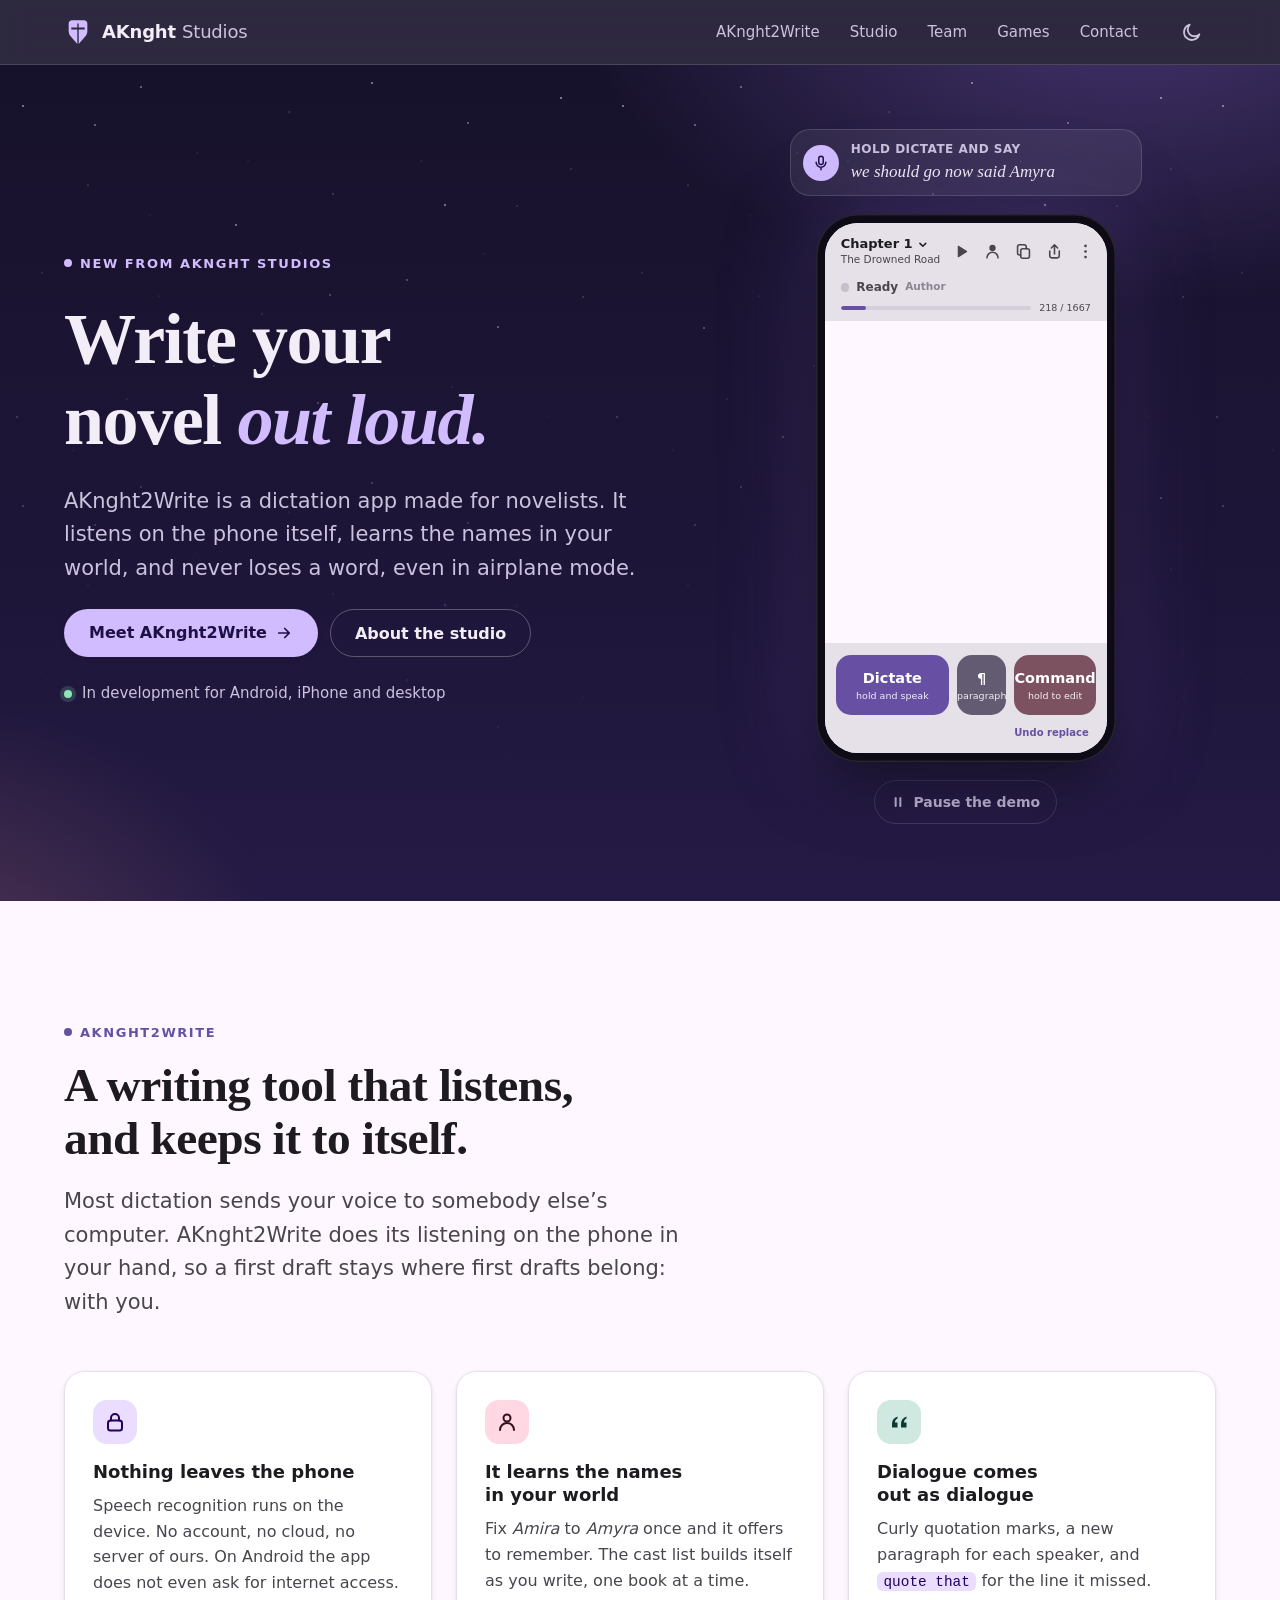
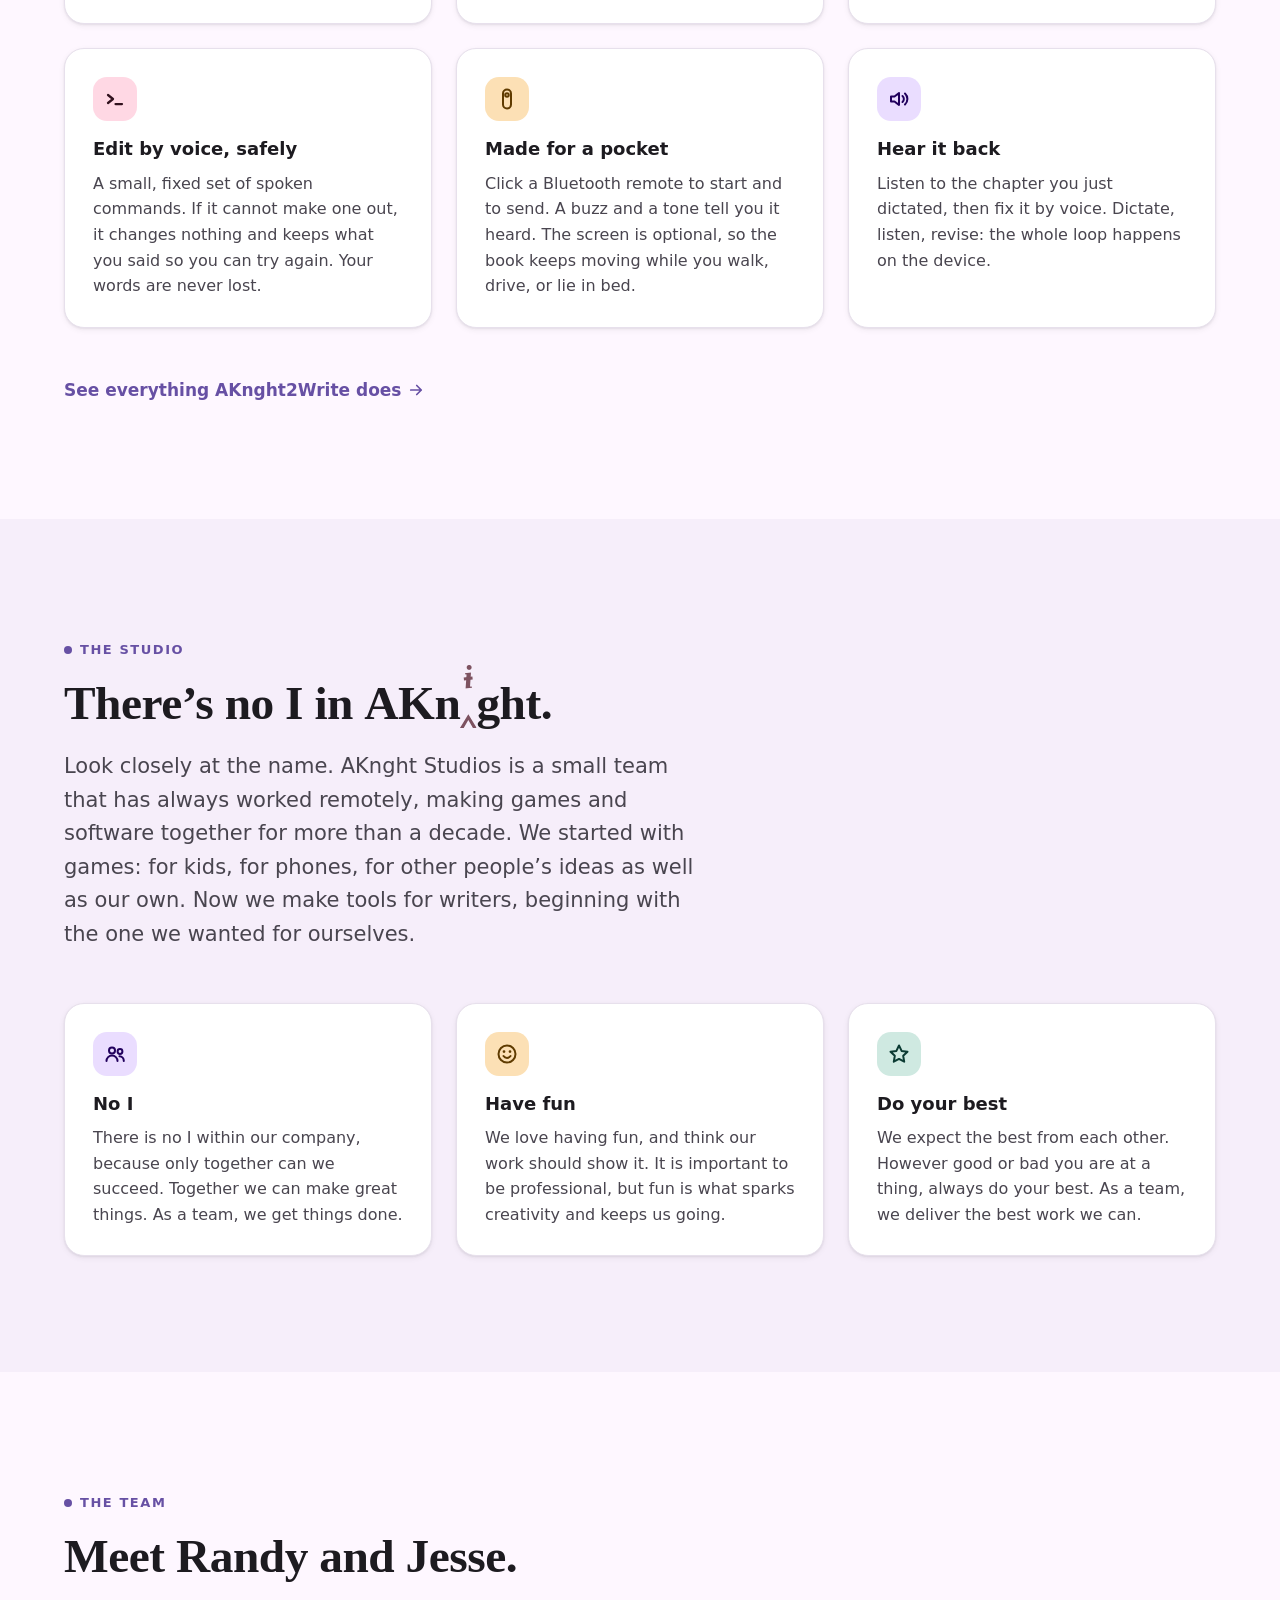
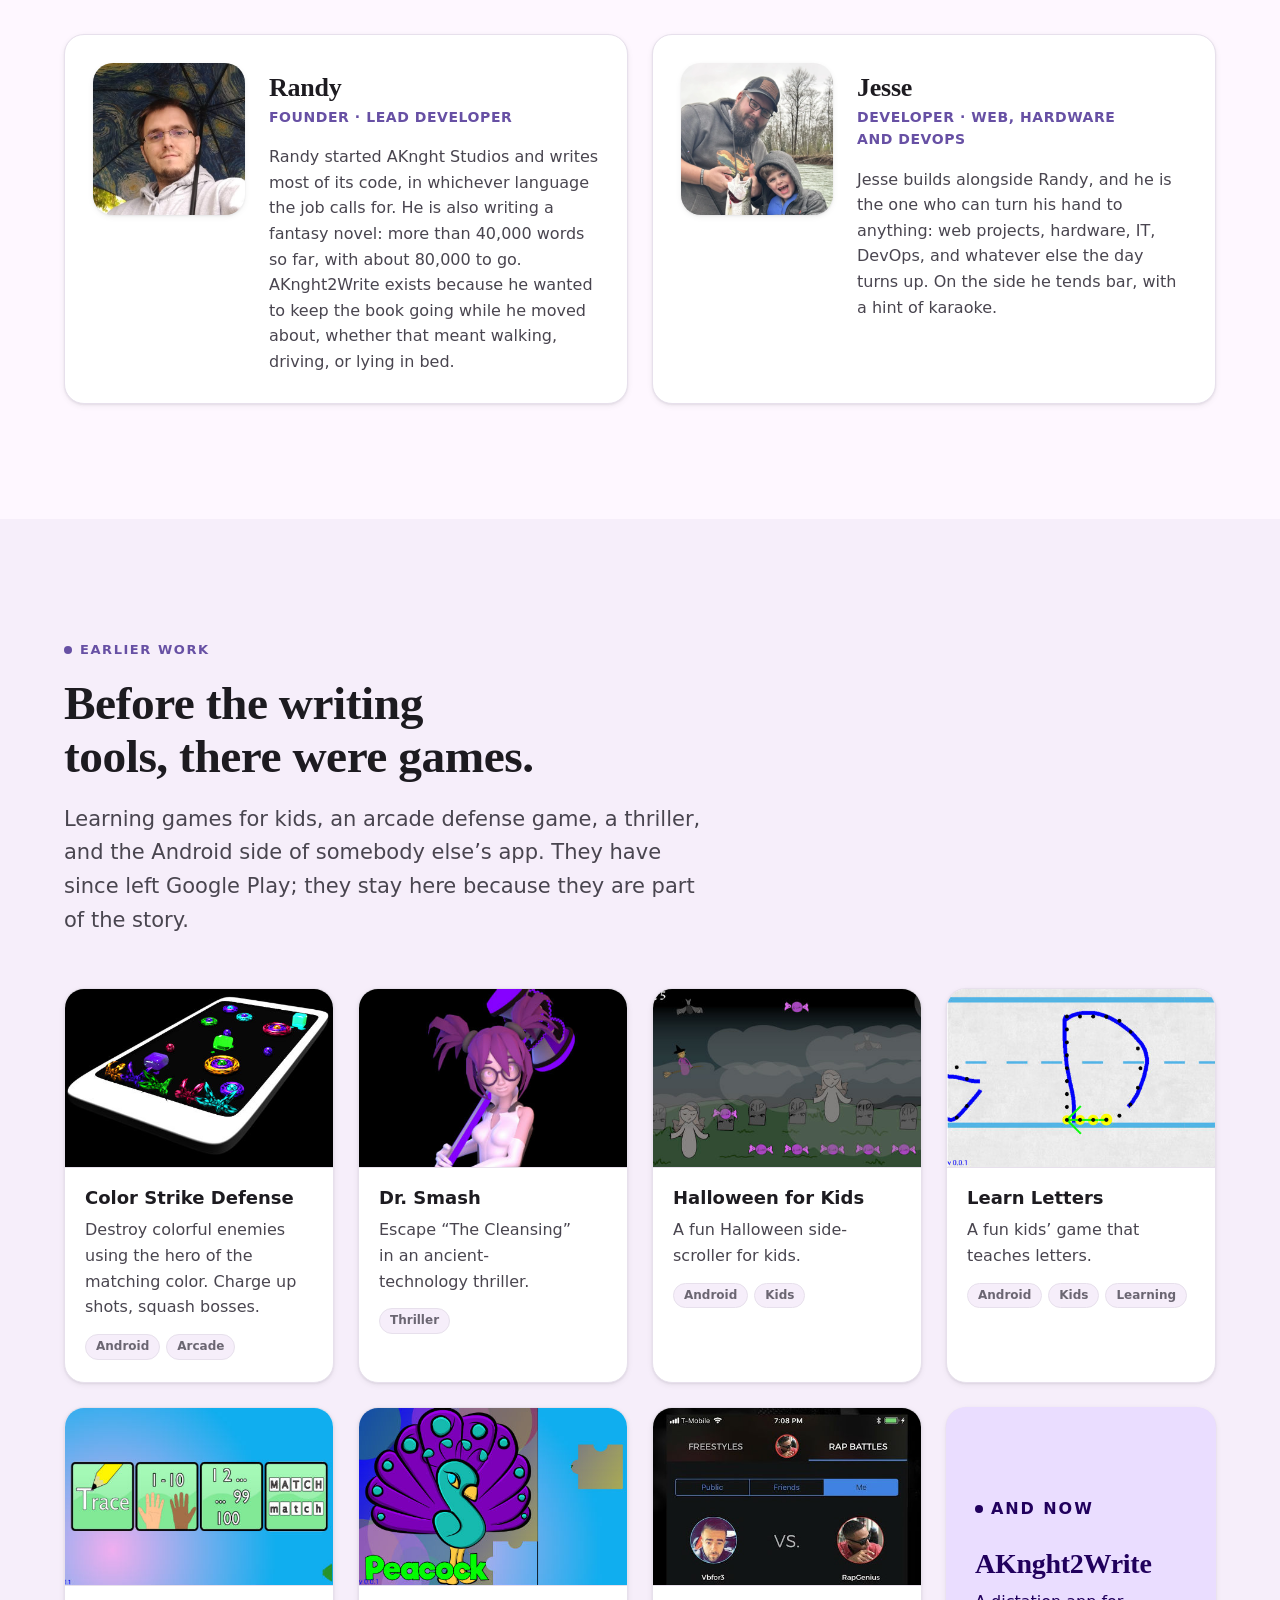
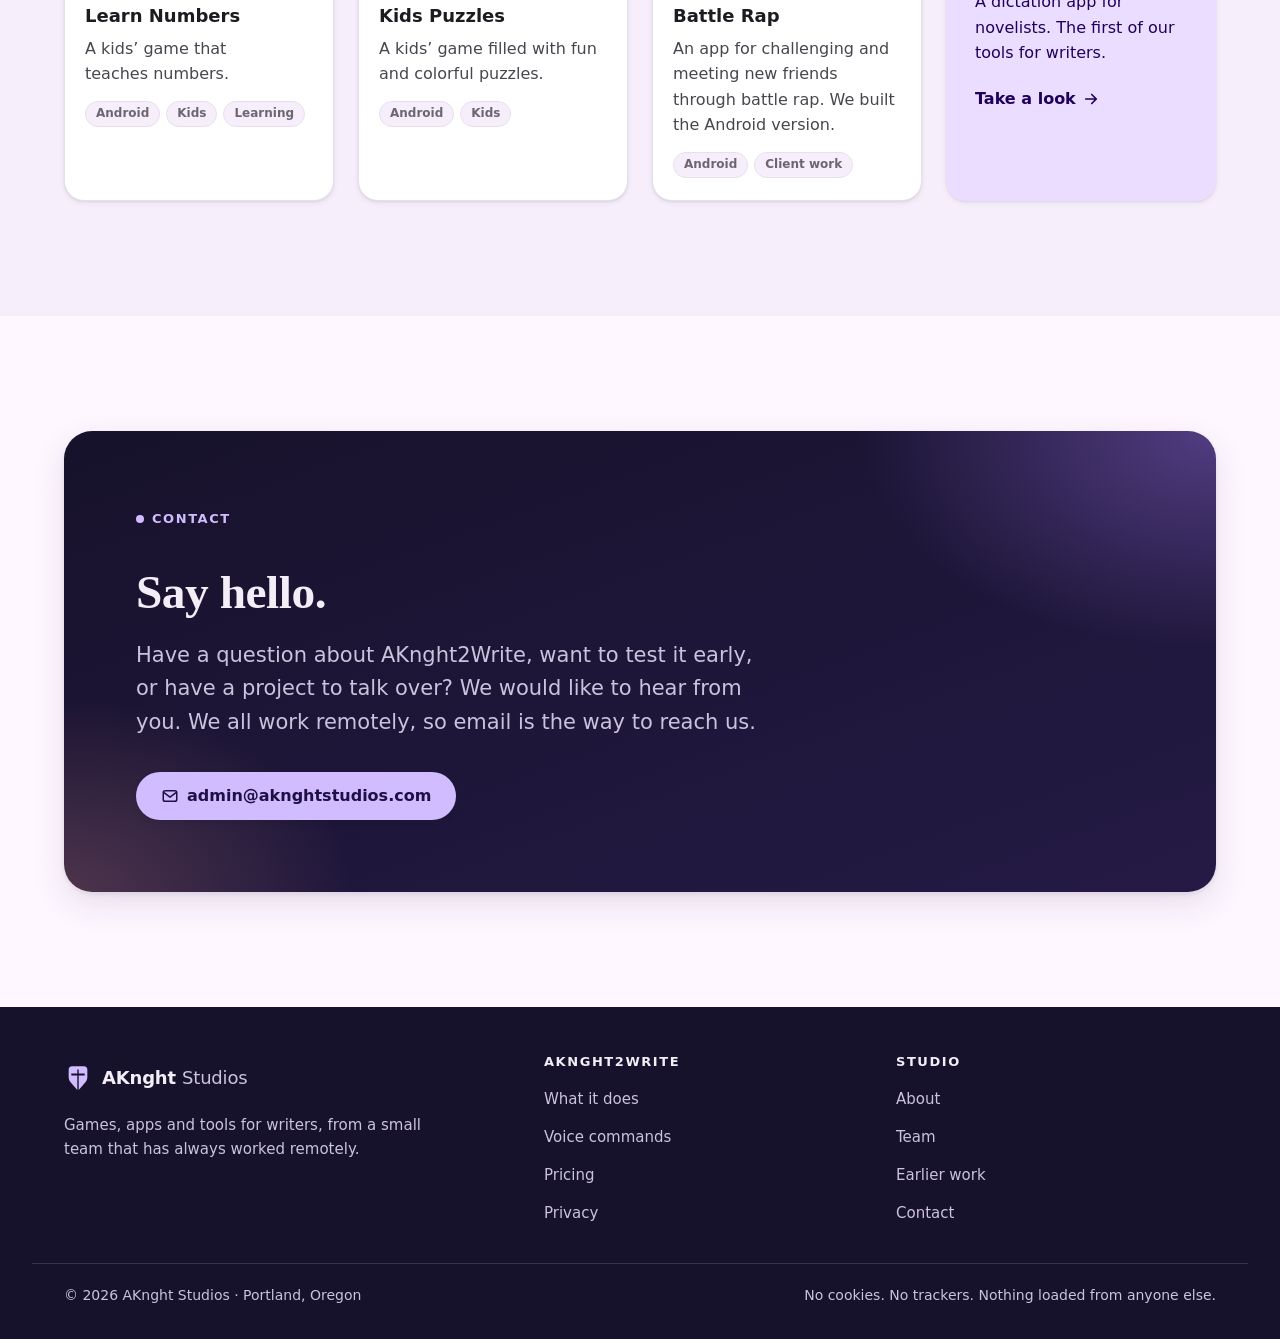
==== commit 3d82ca75: "A command it cannot make out is kept, not written into the book The app changed on 2026-09-20: a spo" ====
--- a/index.html
+++ b/index.html
@@ -164,7 +164,7 @@
           <article class="card">
             <div class="tile tile--rose"><svg viewBox="0 0 24 24" fill="none" stroke="currentColor" stroke-width="2.25" stroke-linecap="round" stroke-linejoin="round" aria-hidden="true"><path d="m5 8 5 4-5 4M12.5 17H19"/></svg></div>
             <h3 class="h-card">Edit by voice, safely</h3>
-            <p>A small, fixed set of spoken commands. If it does not recognize one, it writes the words down rather than guessing. Your words are never lost.</p>
+            <p>A small, fixed set of spoken commands. If it cannot make one out, it changes nothing and keeps what you said so you can try again. Your words are never lost.</p>
           </article>
           <article class="card">
             <div class="tile tile--amber"><svg viewBox="0 0 24 24" fill="none" stroke="currentColor" stroke-width="2" stroke-linecap="round" stroke-linejoin="round" aria-hidden="true"><rect x="8" y="2.5" width="8" height="19" rx="4"/><circle cx="12" cy="8" r="1.8"/></svg></div>
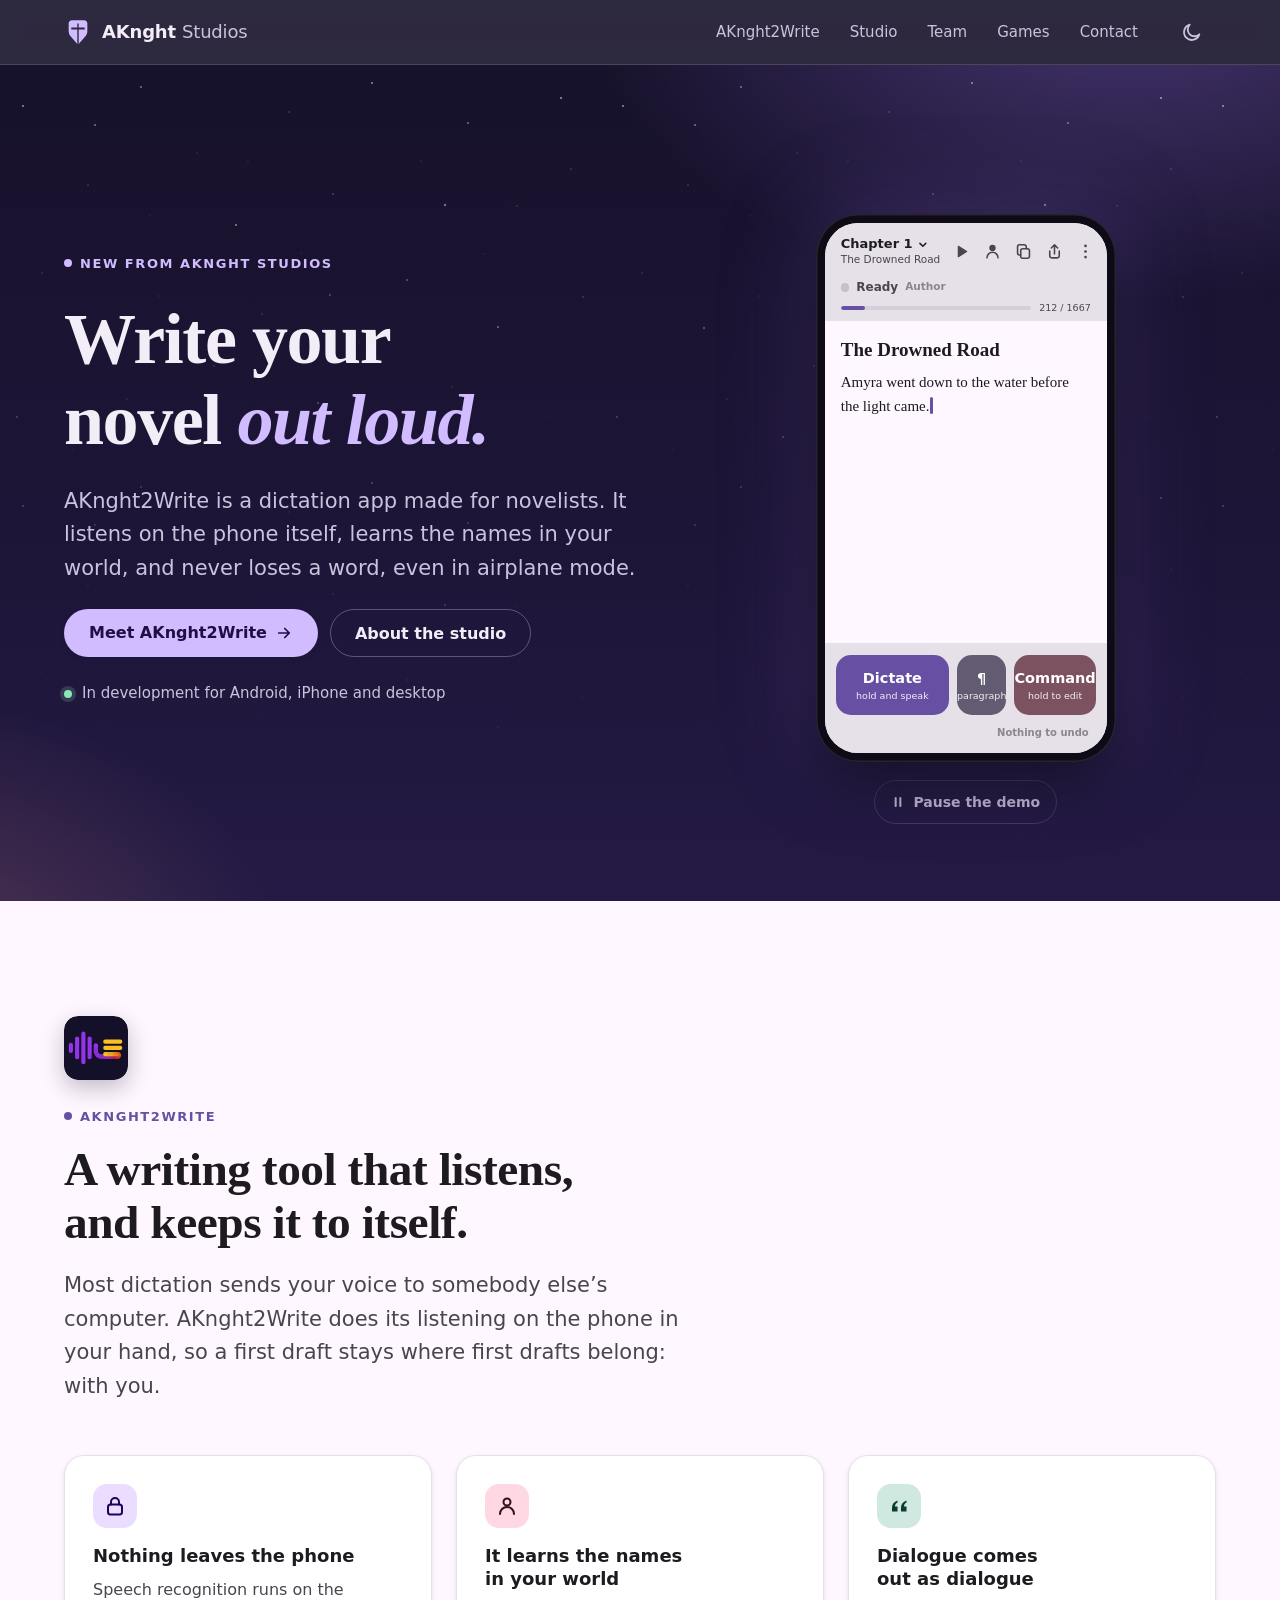
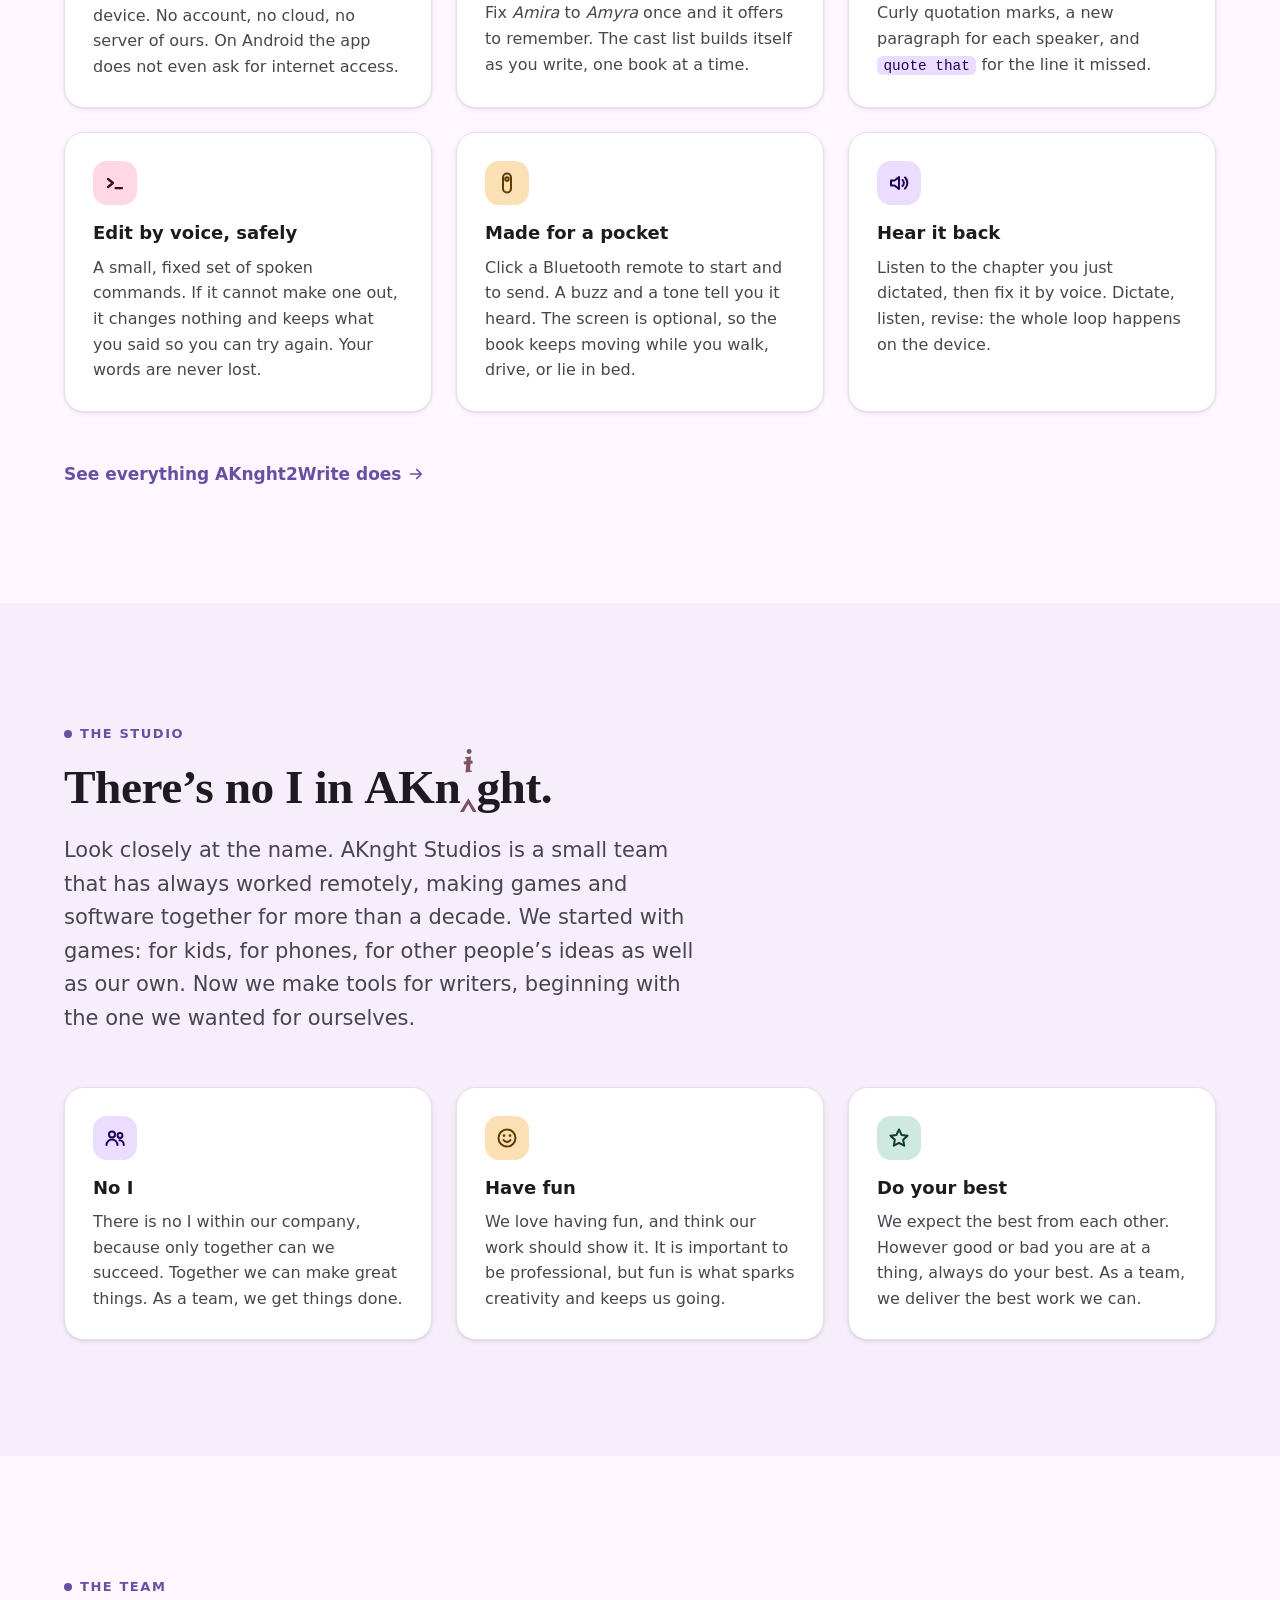
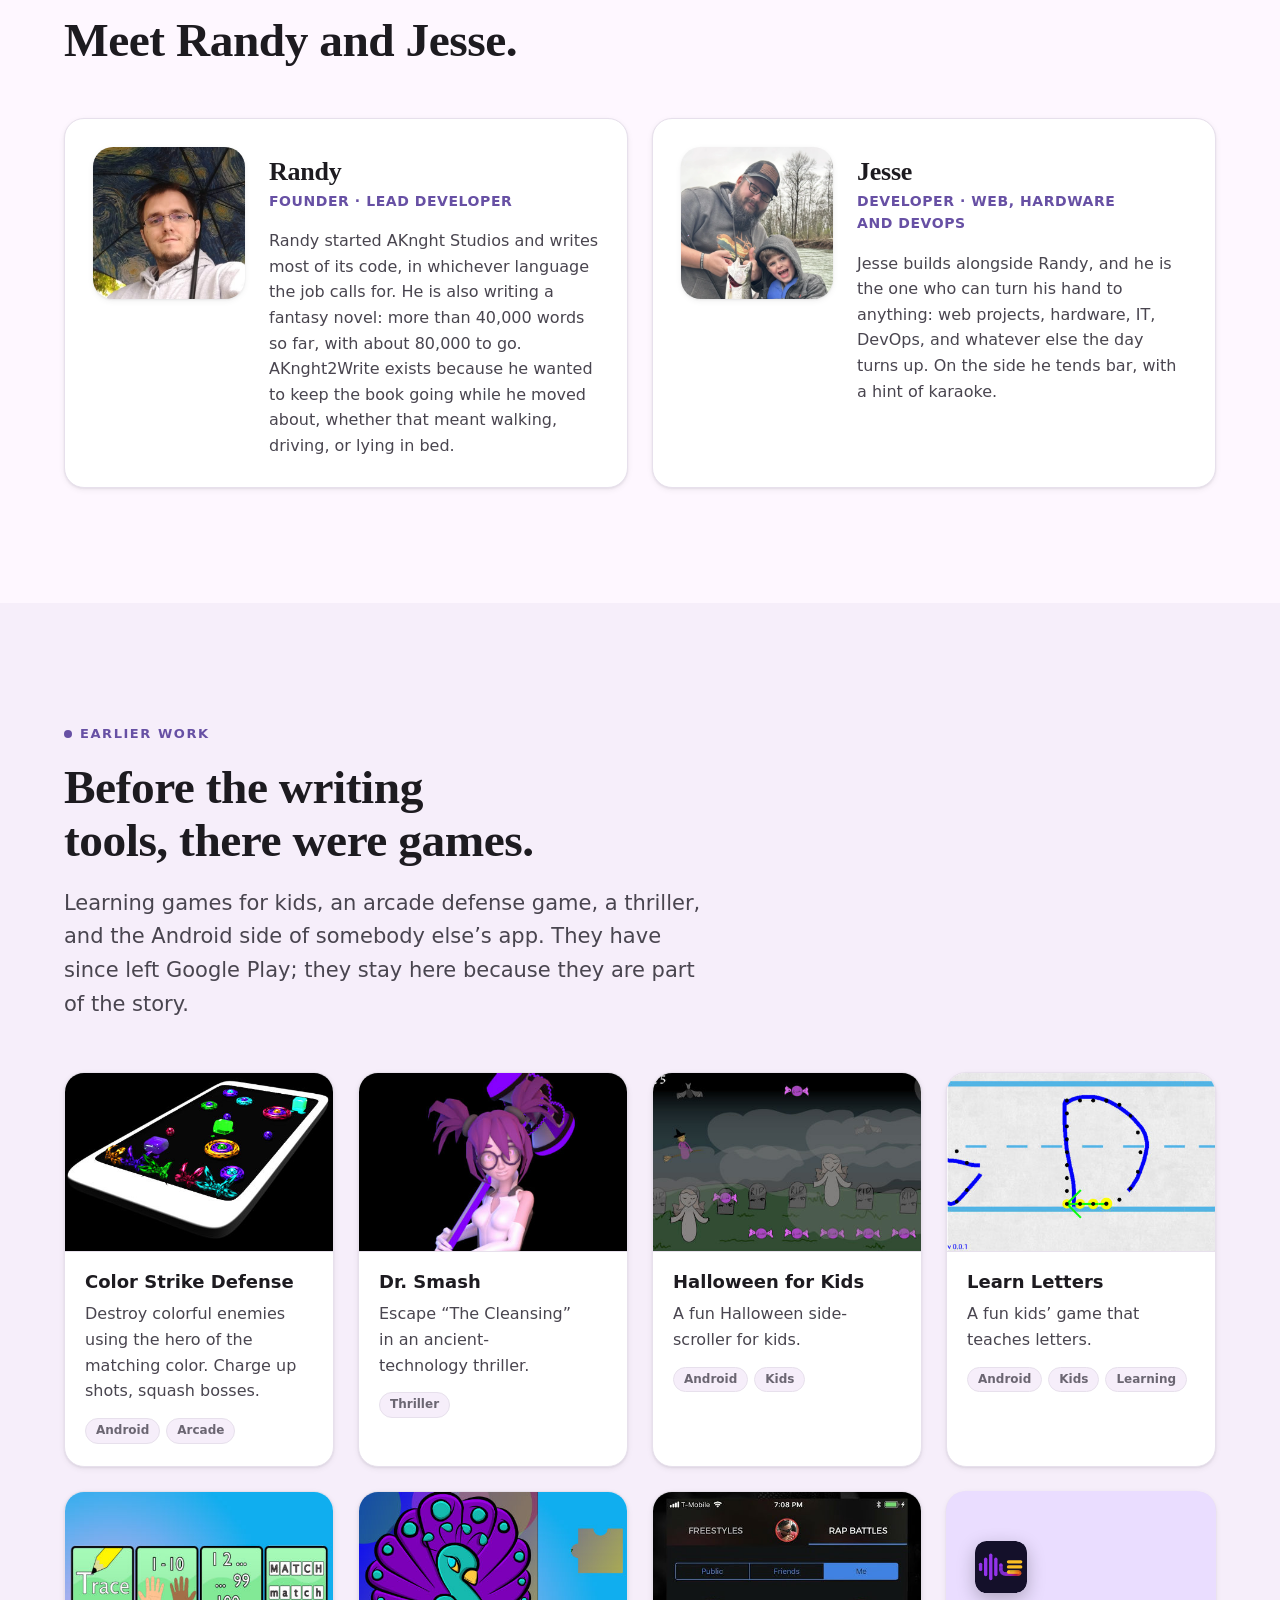
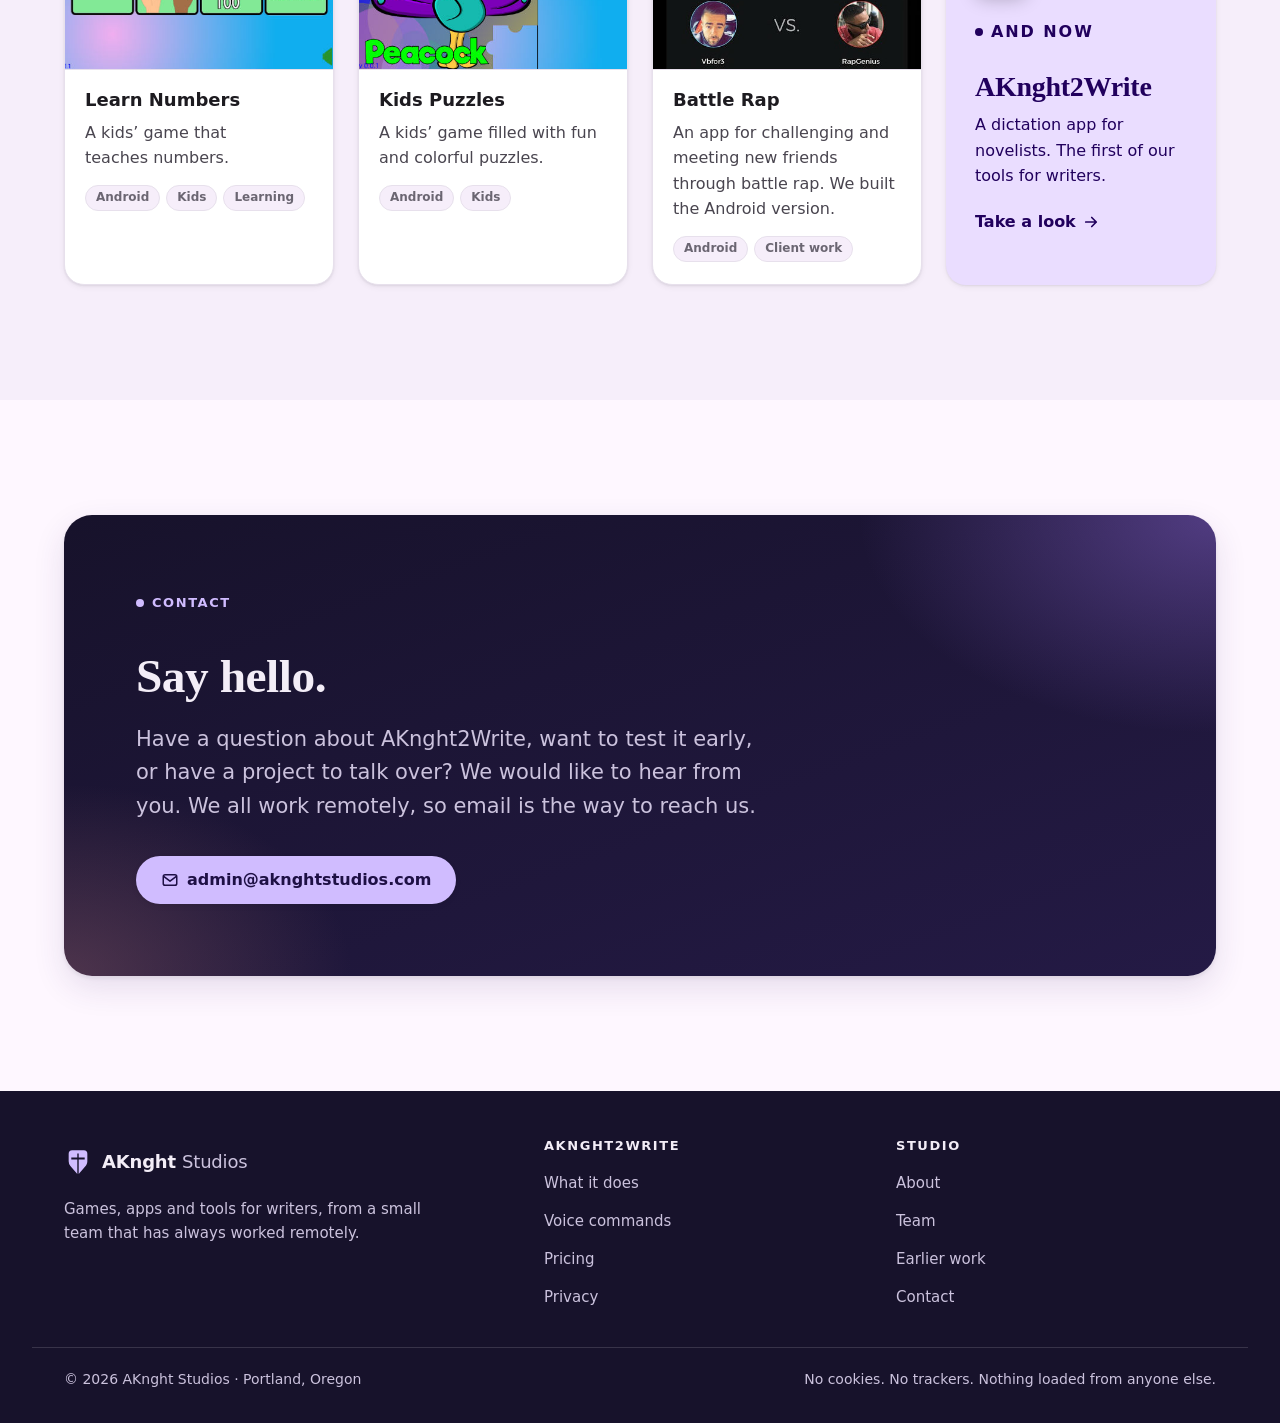
==== commit 4d3cb361: "The app's icon, over its name Midnight violet, the mark the author drew and the palette he chose on " ====
--- a/index.html
+++ b/index.html
@@ -140,6 +140,7 @@
     <section class="section" id="aknght2write" aria-labelledby="app-title">
       <div class="wrap">
         <div class="section__head">
+          <img class="app-icon app-icon--sm" src="assets/img/app/icon.svg" width="64" height="64" alt="The AKnght2Write icon: a voice in violet becoming gold lines of text">
           <p class="eyebrow">AKnght2Write</p>
           <h2 id="app-title" class="h-section">A writing tool that listens, and keeps it to itself.</h2>
           <p class="lead">Most dictation sends your voice to somebody else’s computer. AKnght2Write does its listening on the phone in your hand, so a first draft stays where first drafts belong: with you.</p>
@@ -311,6 +312,7 @@
             </div>
           </article>
           <article class="card" style="background: var(--primary-soft); border-color: transparent; display: flex; flex-direction: column; justify-content: center;">
+            <img class="app-icon app-icon--card" src="assets/img/app/icon.svg" width="52" height="52" alt="">
             <p class="eyebrow" style="color: var(--on-primary-soft);">And now</p>
             <h3 style="font-size: 1.75rem; color: var(--on-primary-soft);">AKnght2Write</h3>
             <p style="color: var(--on-primary-soft);">A dictation app for novelists. The first of our tools for writers.</p>
--- a/assets/site.css
+++ b/assets/site.css
@@ -350,6 +350,19 @@
 }
 .on-night .eyebrow { color: var(--lilac); }
 
+/* The app's icon beside its name: large in the app page's hero, smaller where the front page
+   introduces it, small on the card at the end of the games. The SVG brings its own rounded
+   corners; the shadow is what lifts it off the page. */
+.app-icon {
+  display: block;
+  width: 5.5rem;
+  height: 5.5rem;
+  border-radius: 22%;
+  box-shadow: 0 12px 32px rgba(0, 0, 0, 0.35);
+}
+.app-icon--sm { width: 4rem; height: 4rem; margin-bottom: 1.25rem; box-shadow: 0 8px 22px rgba(20, 16, 42, 0.25); }
+.app-icon--card { width: 3.25rem; height: 3.25rem; margin-bottom: 1rem; box-shadow: 0 6px 18px rgba(0, 0, 0, 0.25); }
+
 .h-display { font-size: clamp(2.5rem, 4.2vw + 1.4rem, 4.5rem); letter-spacing: -0.02em; }
 .h-section { font-size: clamp(1.875rem, 2.2vw + 1.2rem, 3rem); }
 .h-card { font-family: var(--sans); font-size: 1.125rem; font-weight: 700; letter-spacing: 0; line-height: 1.3; }
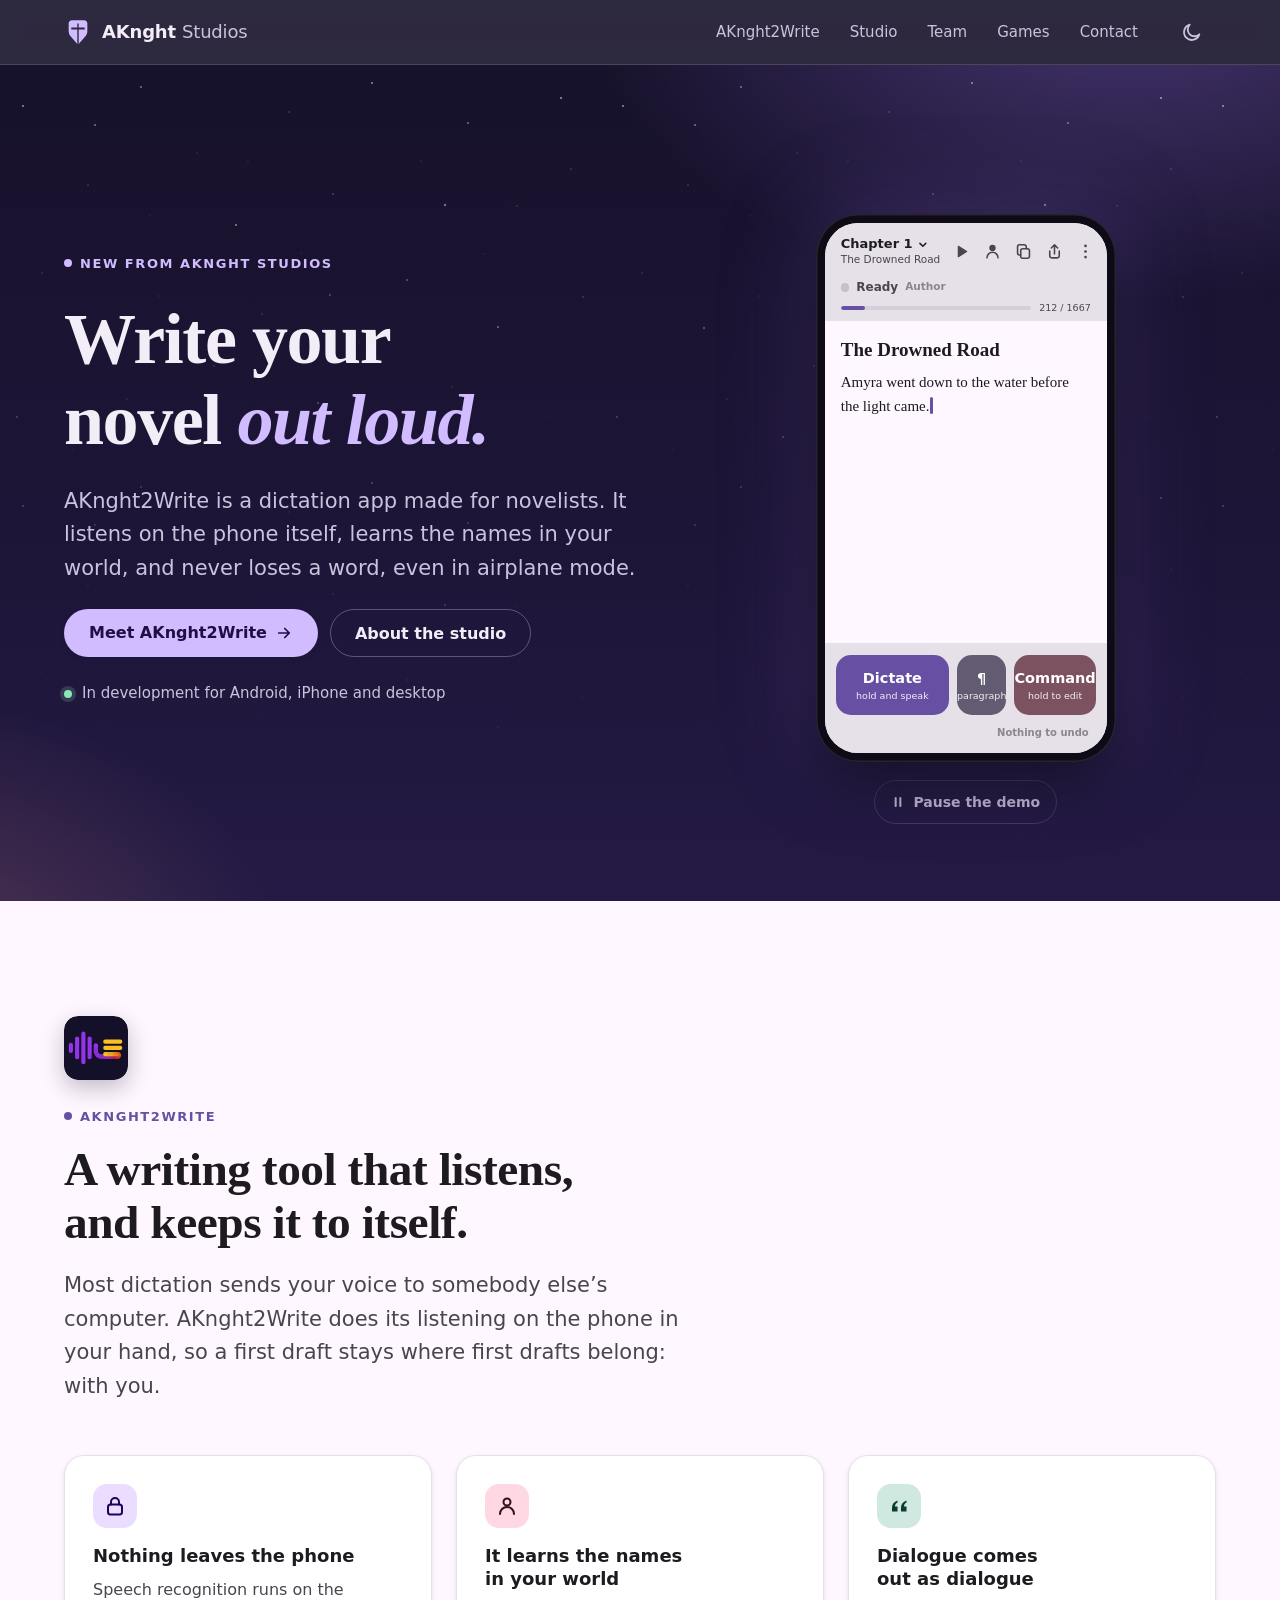
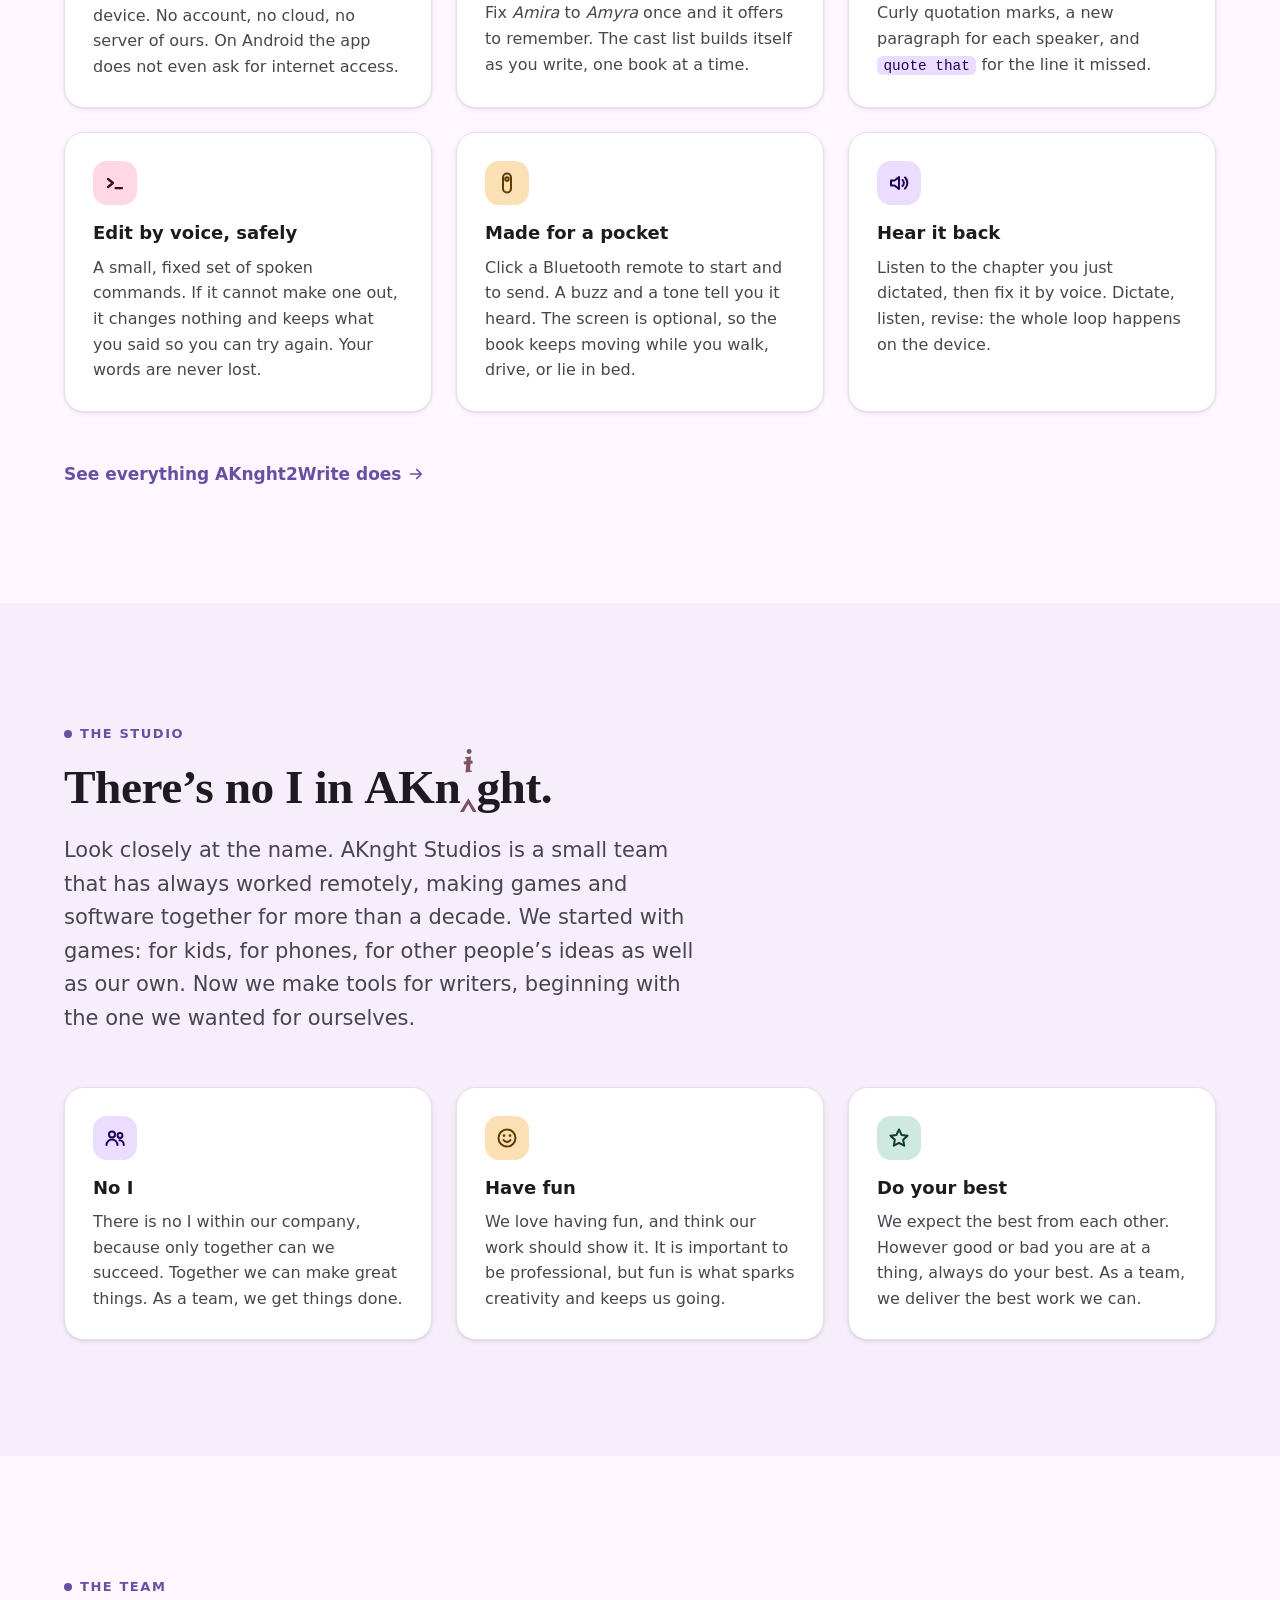
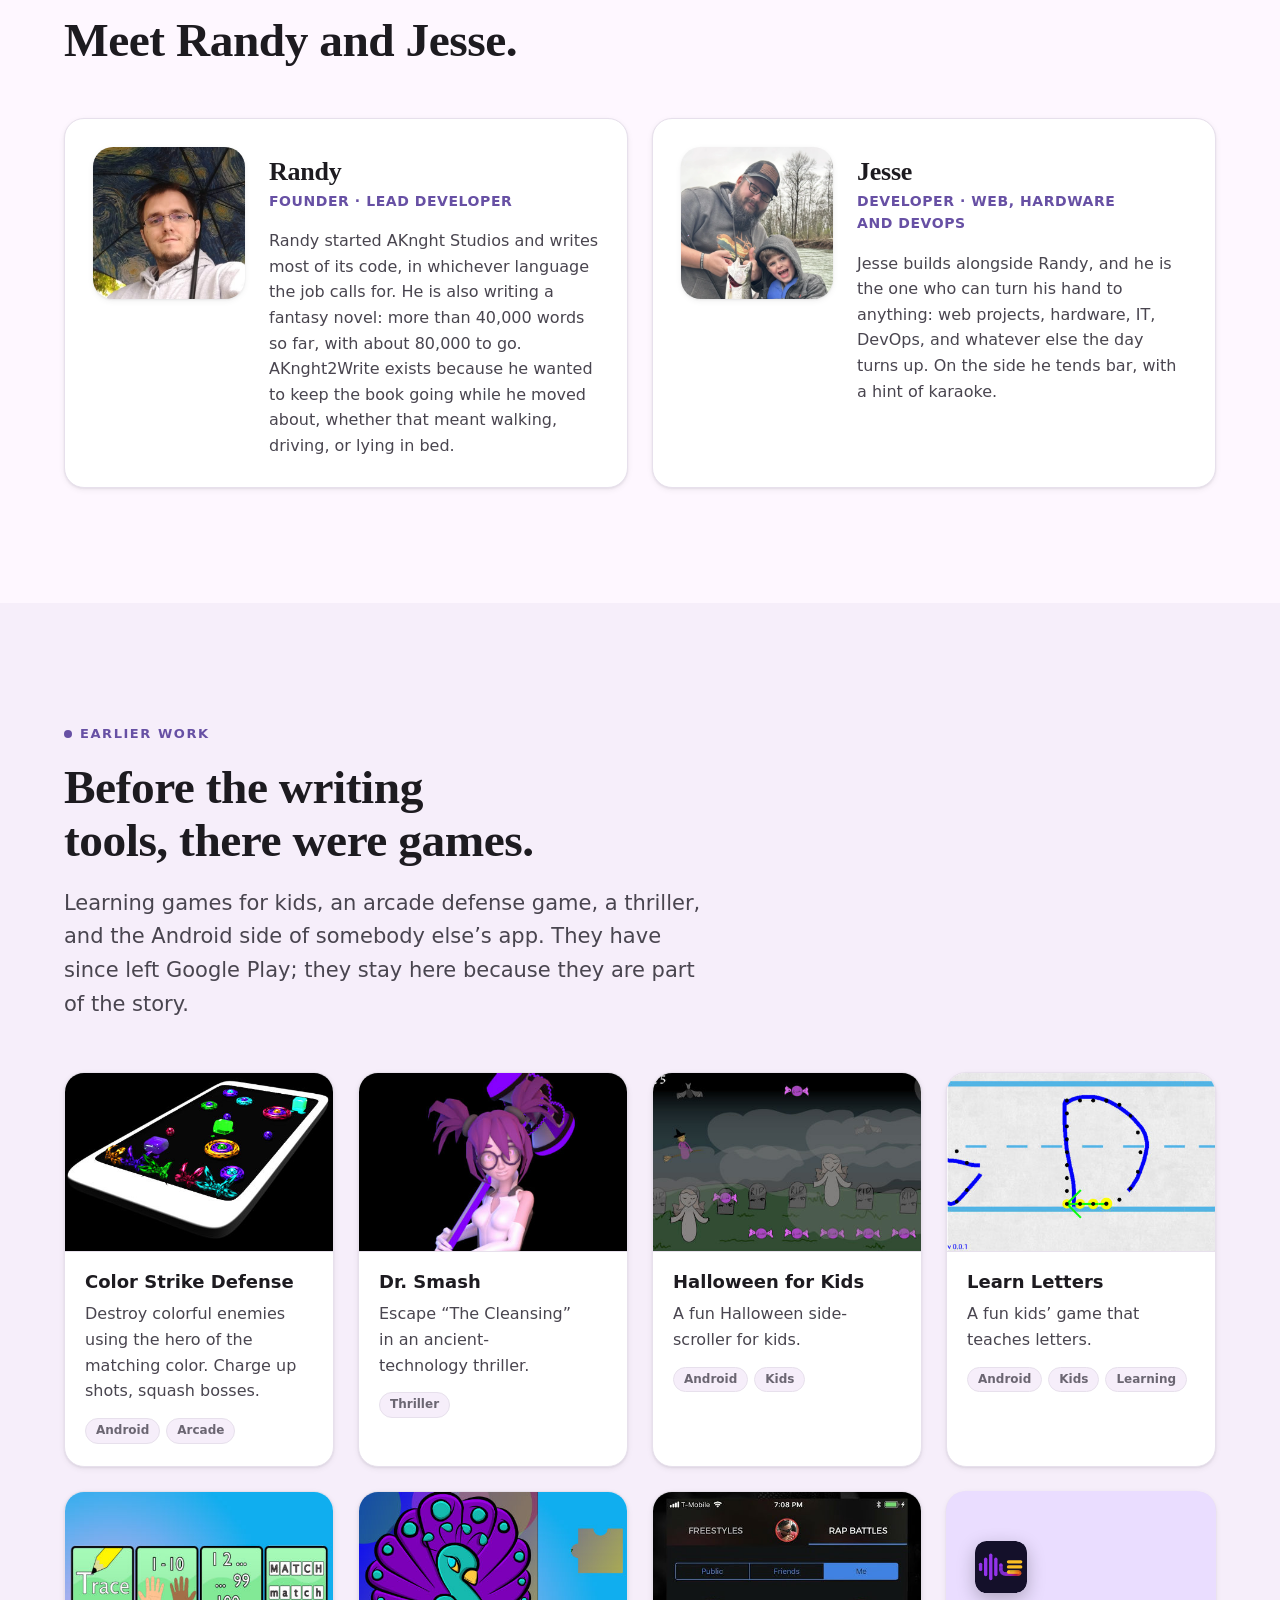
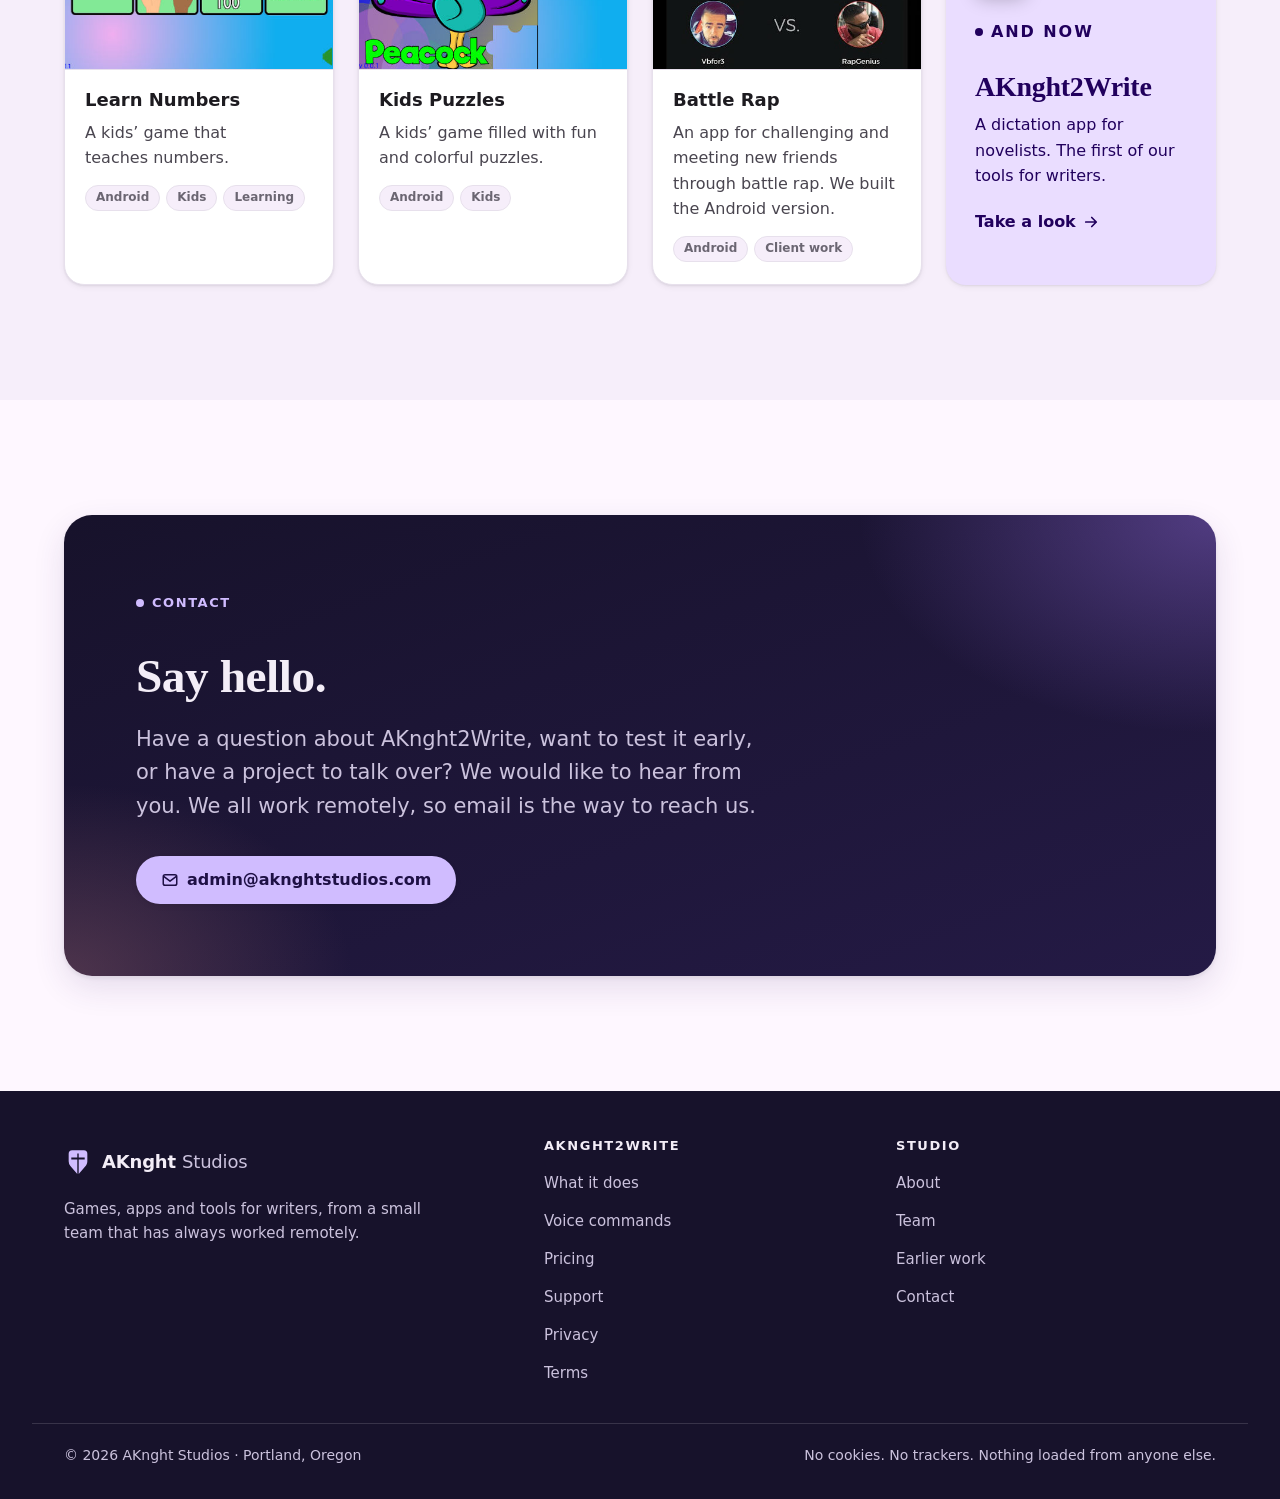
==== commit f21923be: "AKnght2Write's pages move under /AKnght2Write/, with terms of use and support The app page and the p" ====
--- a/index.html
+++ b/index.html
@@ -33,7 +33,7 @@
         <span class="brand__name">AKnght <span>Studios</span></span>
       </a>
       <nav id="site-nav" class="site-nav" aria-label="Main">
-        <a href="aknght2write.html">AKnght2Write</a>
+        <a href="AKnght2Write/index.html">AKnght2Write</a>
         <a href="#studio">Studio</a>
         <a href="#team">Team</a>
         <a href="#games">Games</a>
@@ -60,7 +60,7 @@
           <h1 id="hero-title" class="h-display">Write your novel <em>out loud.</em></h1>
           <p class="lead">AKnght2Write is a dictation app made for novelists. It listens on the phone itself, learns the names in your world, and never loses a word, even in airplane mode.</p>
           <div class="btn-row">
-            <a class="btn btn--primary" href="aknght2write.html">Meet AKnght2Write
+            <a class="btn btn--primary" href="AKnght2Write/index.html">Meet AKnght2Write
               <svg viewBox="0 0 24 24" fill="none" stroke="currentColor" stroke-width="2.25" stroke-linecap="round" stroke-linejoin="round" aria-hidden="true"><path d="M5 12h14M13 6l6 6-6 6"/></svg>
             </a>
             <a class="btn btn--ghost" href="#studio">About the studio</a>
@@ -180,7 +180,7 @@
         </div>
 
         <p class="section__foot">
-          <a class="text-link" href="aknght2write.html">See everything AKnght2Write does
+          <a class="text-link" href="AKnght2Write/index.html">See everything AKnght2Write does
             <svg viewBox="0 0 24 24" fill="none" stroke="currentColor" stroke-width="2.25" stroke-linecap="round" stroke-linejoin="round" aria-hidden="true"><path d="M5 12h14M13 6l6 6-6 6"/></svg>
           </a>
         </p>
@@ -316,7 +316,7 @@
             <p class="eyebrow" style="color: var(--on-primary-soft);">And now</p>
             <h3 style="font-size: 1.75rem; color: var(--on-primary-soft);">AKnght2Write</h3>
             <p style="color: var(--on-primary-soft);">A dictation app for novelists. The first of our tools for writers.</p>
-            <p style="margin-top: 1.25rem;"><a class="text-link" style="color: var(--on-primary-soft);" href="aknght2write.html">Take a look
+            <p style="margin-top: 1.25rem;"><a class="text-link" style="color: var(--on-primary-soft);" href="AKnght2Write/index.html">Take a look
               <svg viewBox="0 0 24 24" fill="none" stroke="currentColor" stroke-width="2.25" stroke-linecap="round" stroke-linejoin="round" aria-hidden="true"><path d="M5 12h14M13 6l6 6-6 6"/></svg></a></p>
           </article>
         </div>
@@ -353,10 +353,12 @@
       <nav aria-label="AKnght2Write">
         <h2>AKnght2Write</h2>
         <ul>
-          <li><a href="aknght2write.html">What it does</a></li>
-          <li><a href="aknght2write.html#commands">Voice commands</a></li>
-          <li><a href="aknght2write.html#pricing">Pricing</a></li>
-          <li><a href="privacy.html">Privacy</a></li>
+          <li><a href="AKnght2Write/index.html">What it does</a></li>
+          <li><a href="AKnght2Write/index.html#commands">Voice commands</a></li>
+          <li><a href="AKnght2Write/index.html#pricing">Pricing</a></li>
+          <li><a href="AKnght2Write/support/index.html">Support</a></li>
+          <li><a href="AKnght2Write/privacy/index.html">Privacy</a></li>
+          <li><a href="AKnght2Write/terms/index.html">Terms</a></li>
         </ul>
       </nav>
       <nav aria-label="Studio">
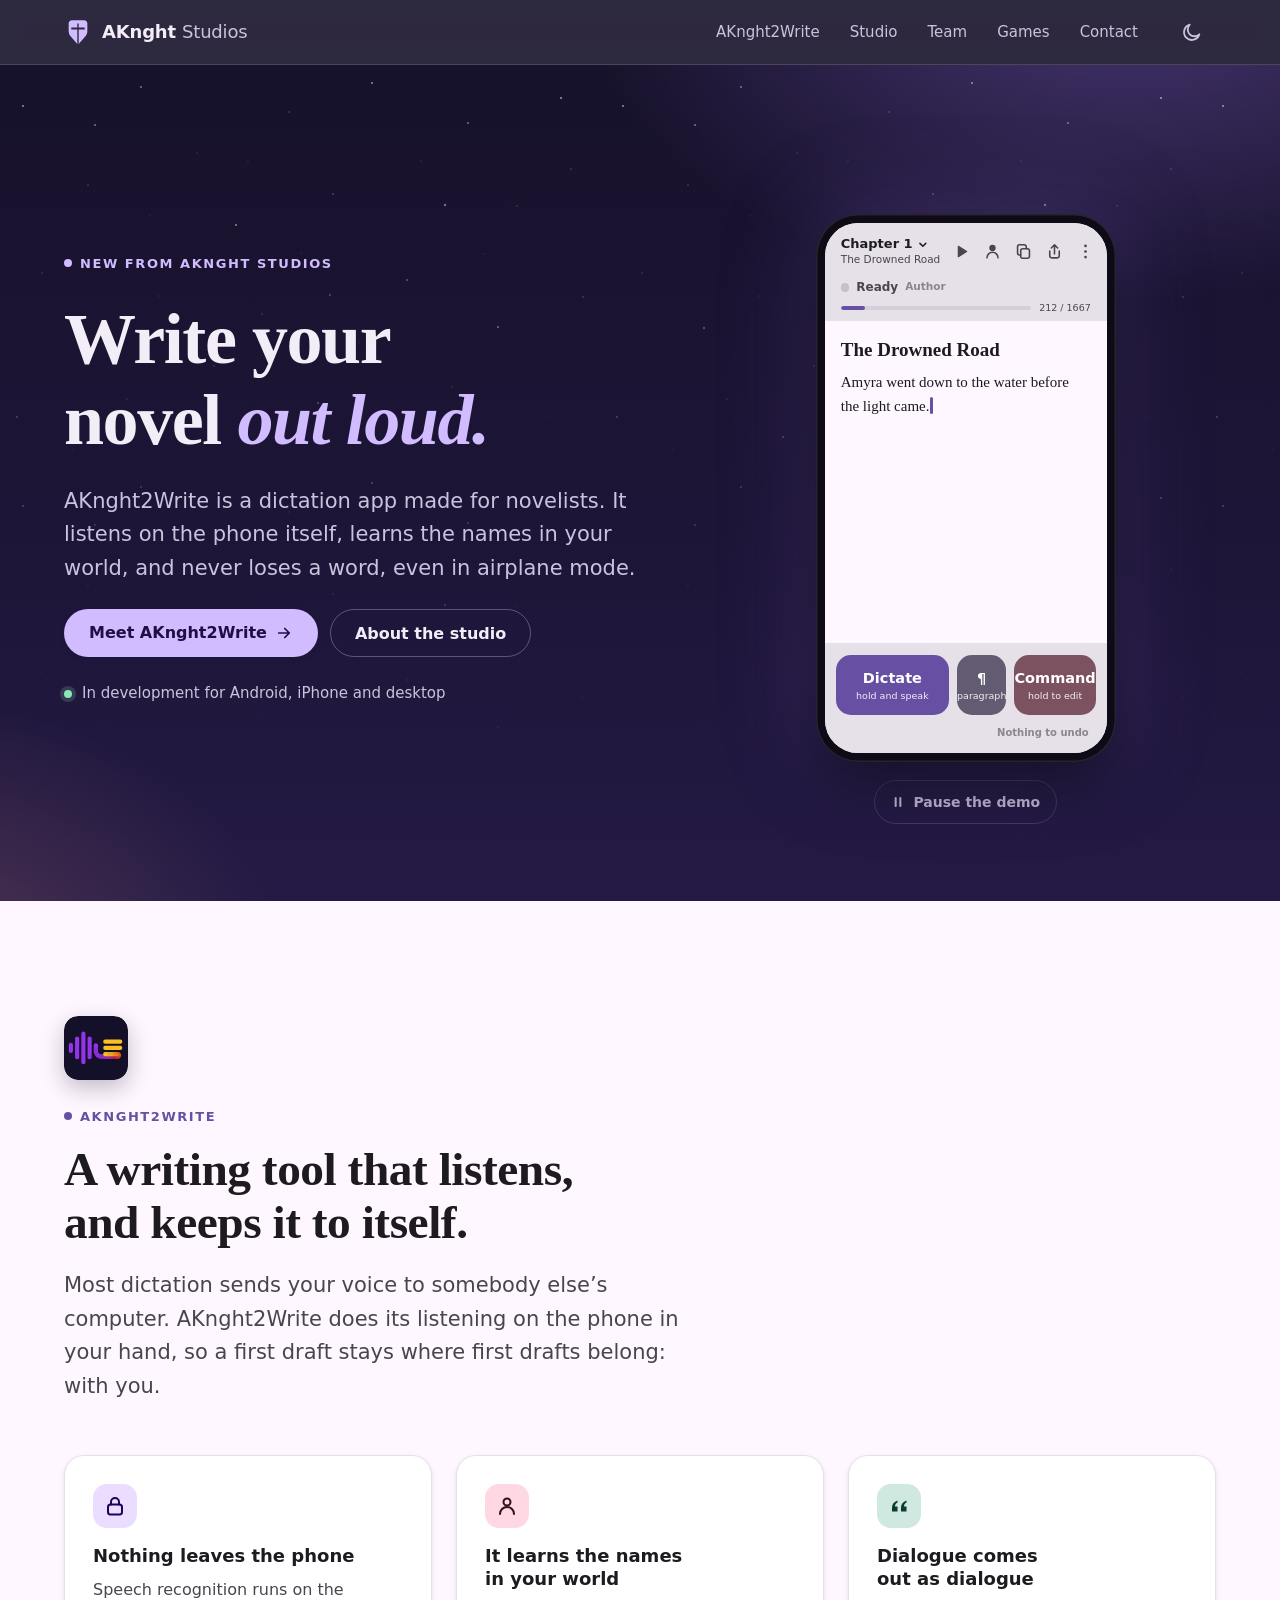
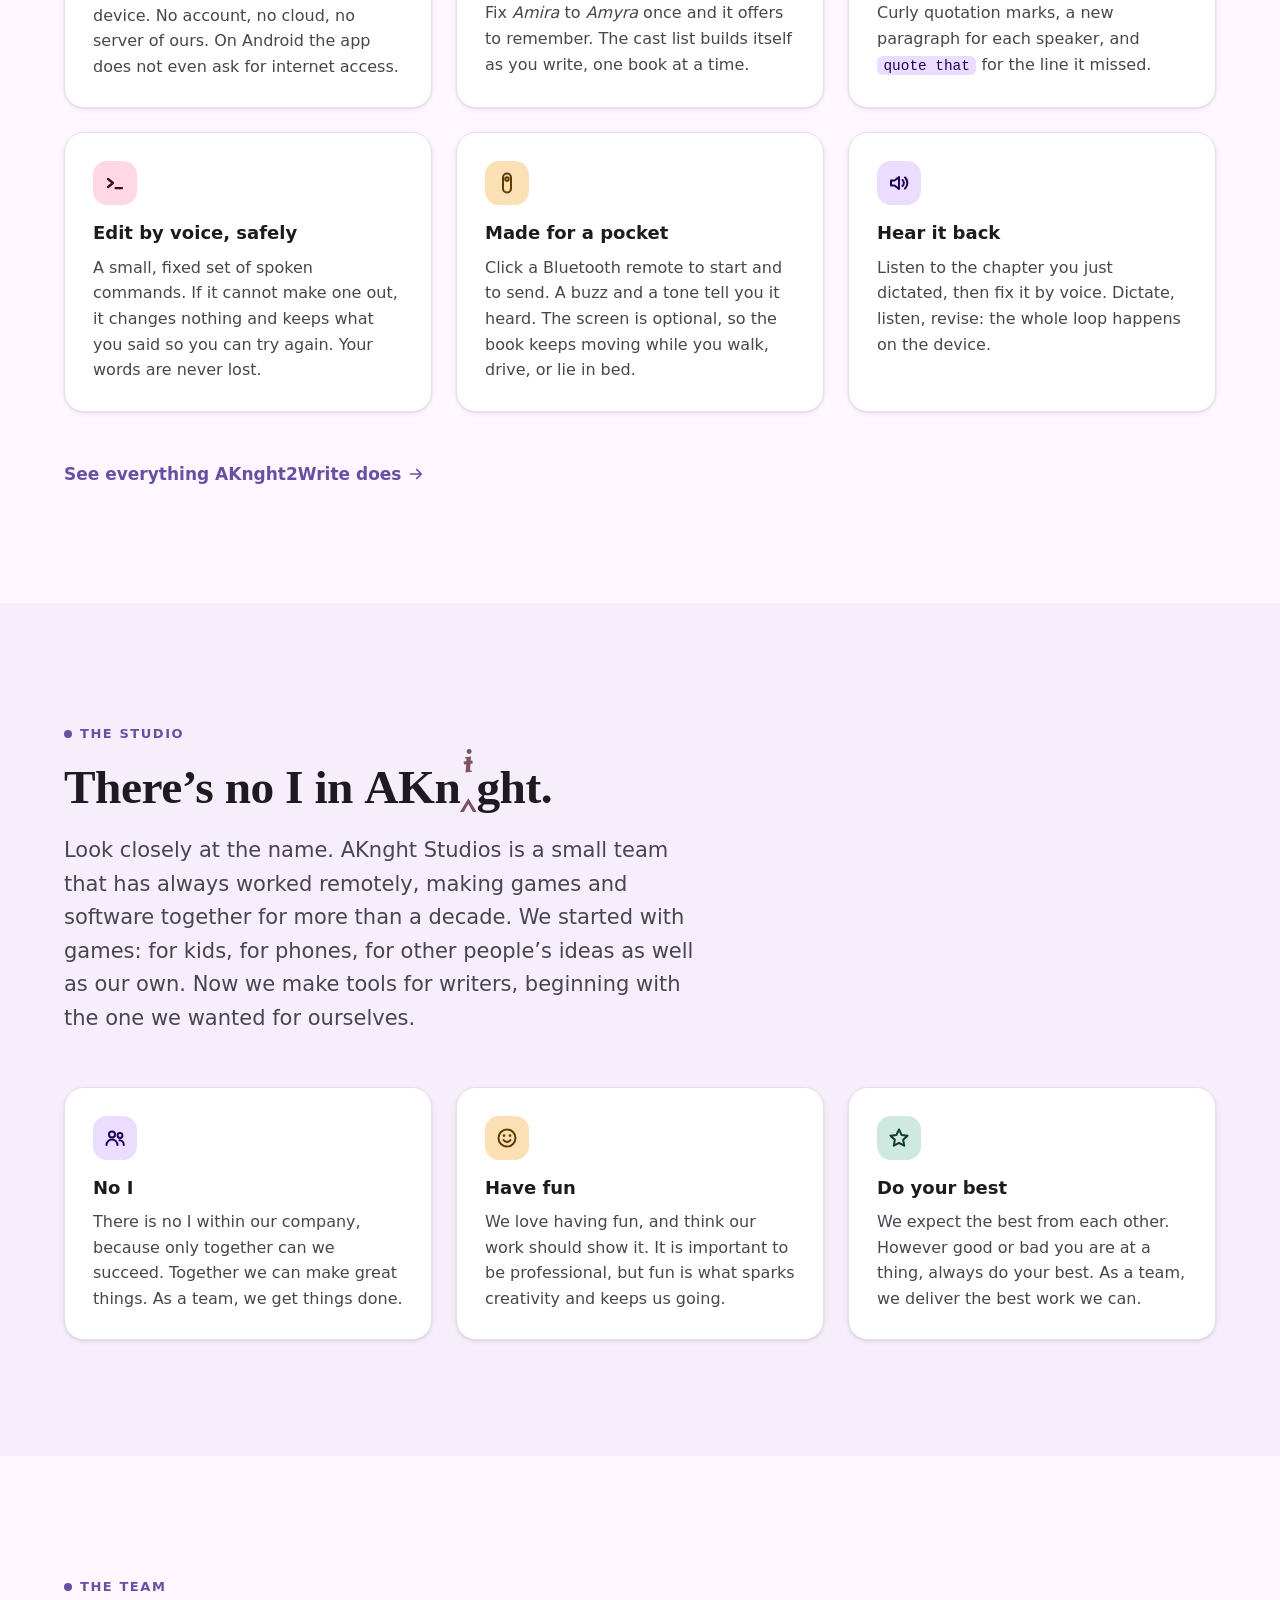
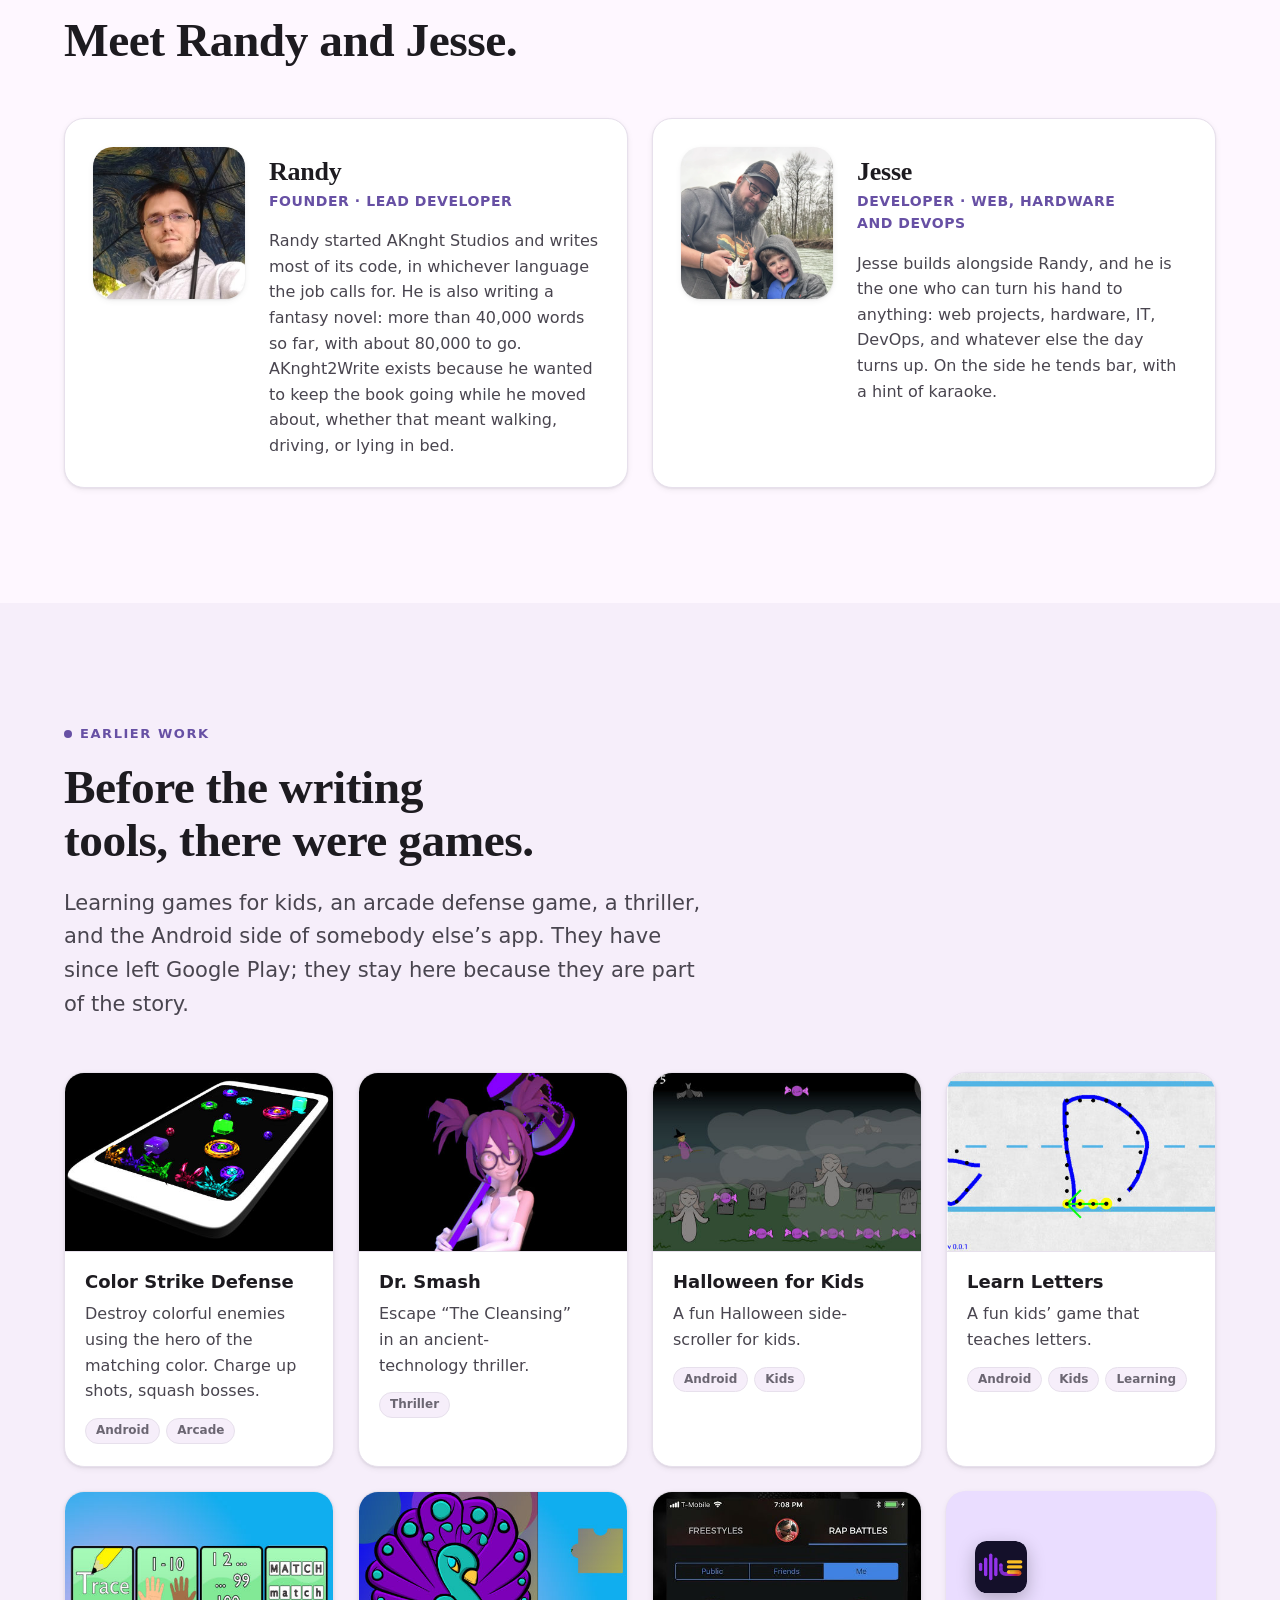
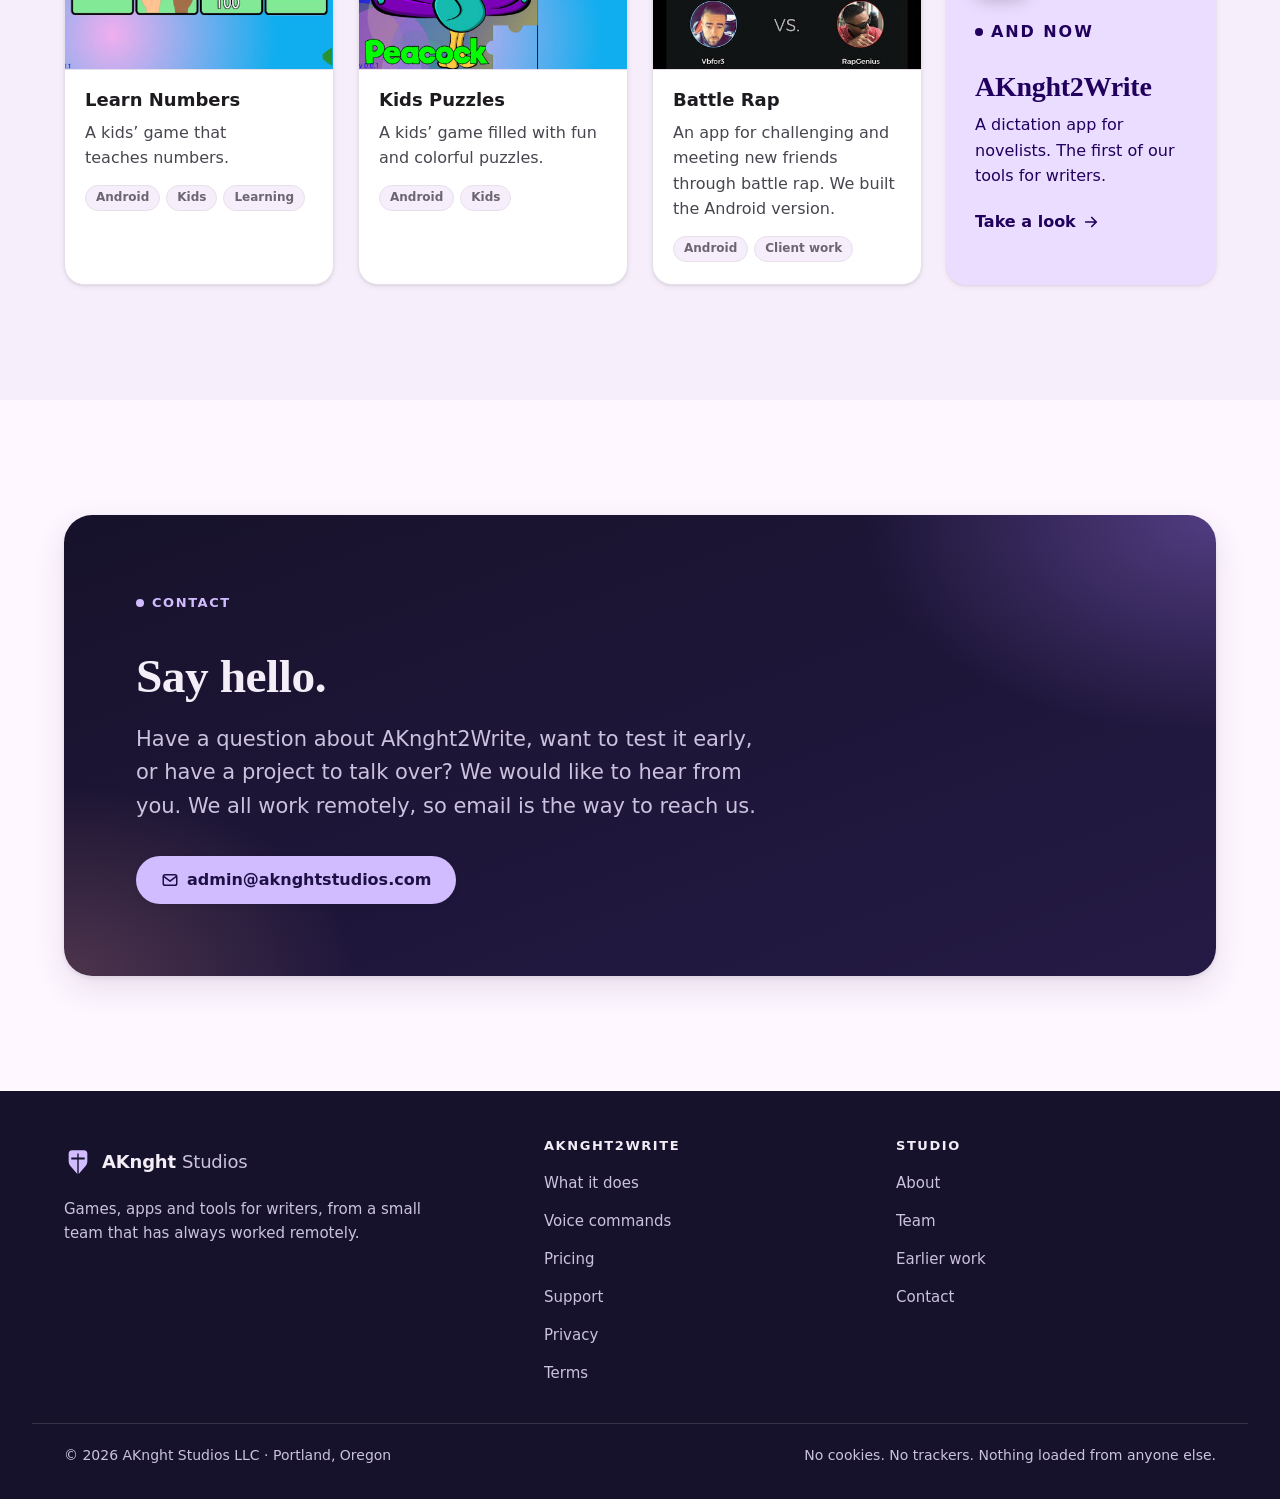
==== commit 7828d5d5: "Name the business as it is registered: AKnght Studios LLC The terms and the privacy policy name the " ====
--- a/index.html
+++ b/index.html
@@ -372,7 +372,7 @@
       </nav>
     </div>
     <div class="wrap site-footer__base">
-      <span>© <span data-year>2026</span> AKnght Studios · Portland, Oregon</span>
+      <span>© <span data-year>2026</span> AKnght Studios LLC · Portland, Oregon</span>
       <span>No cookies. No trackers. Nothing loaded from anyone else.</span>
     </div>
   </footer>
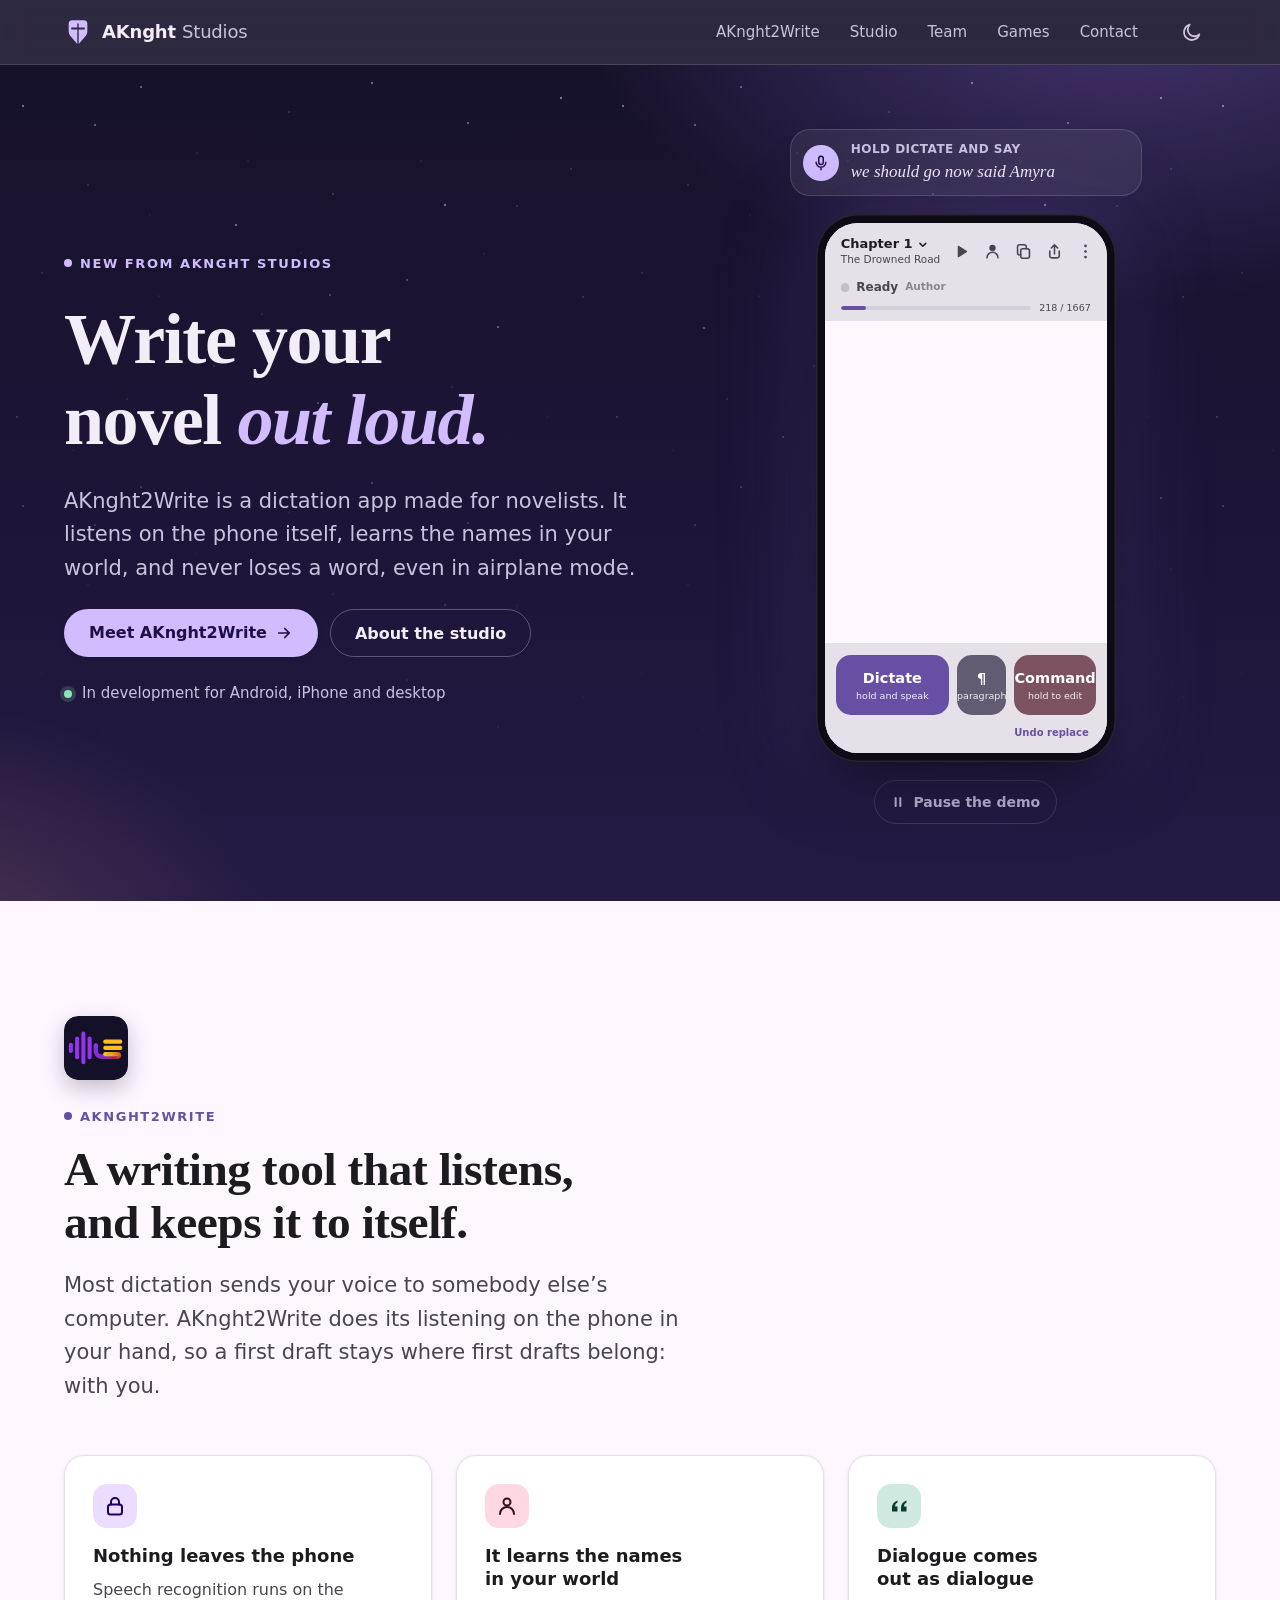
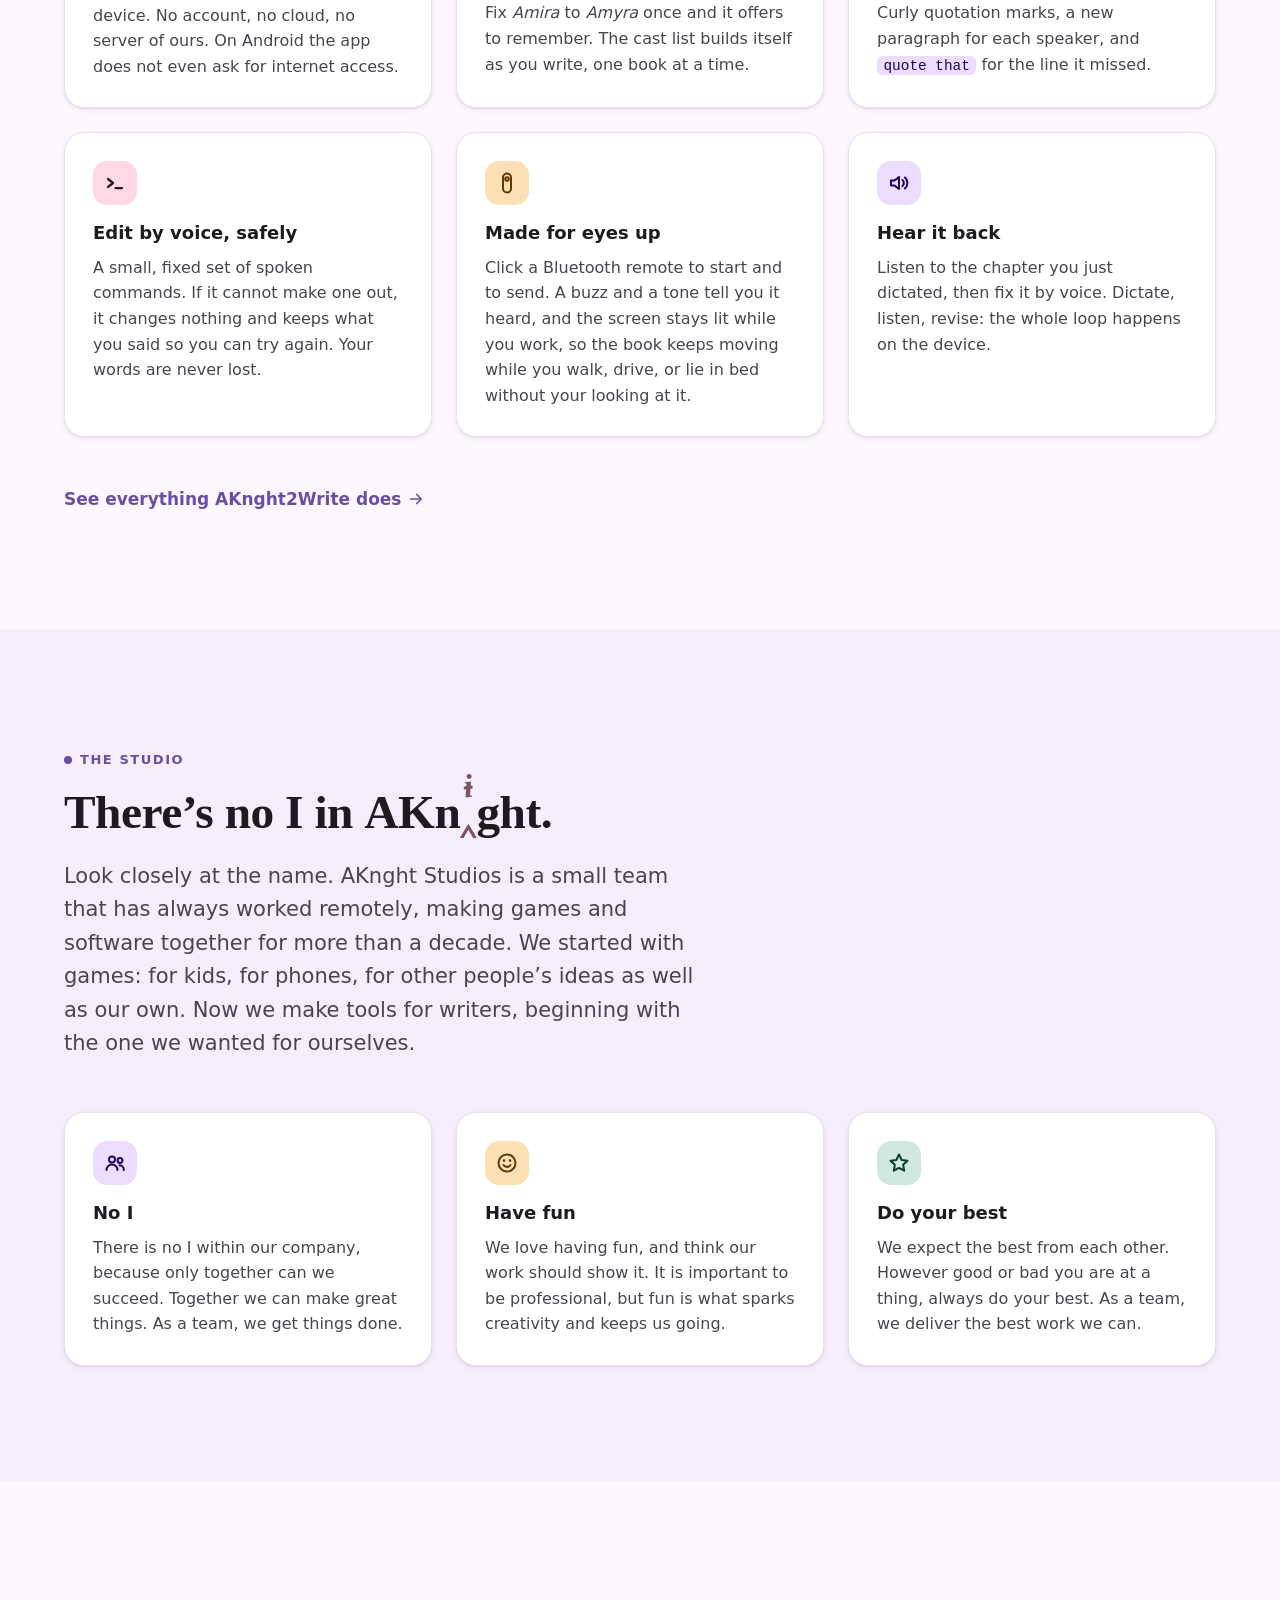
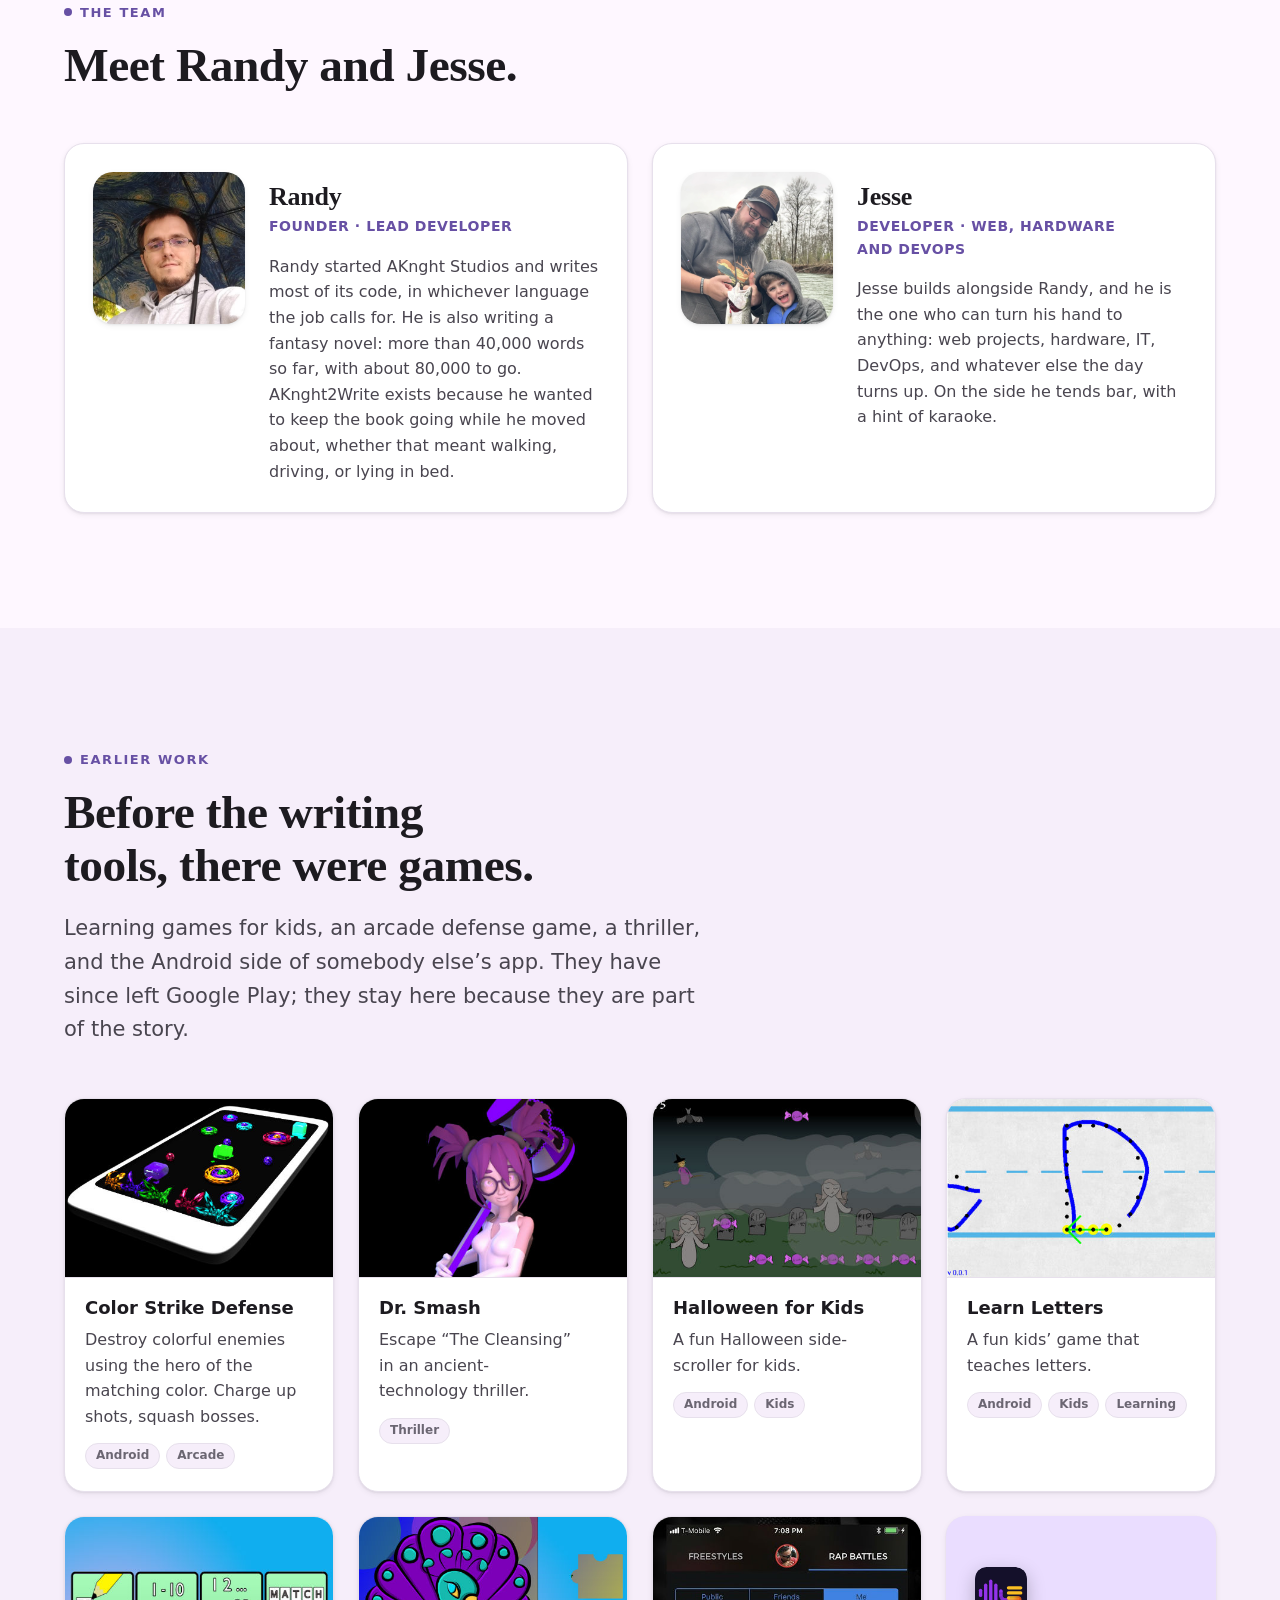
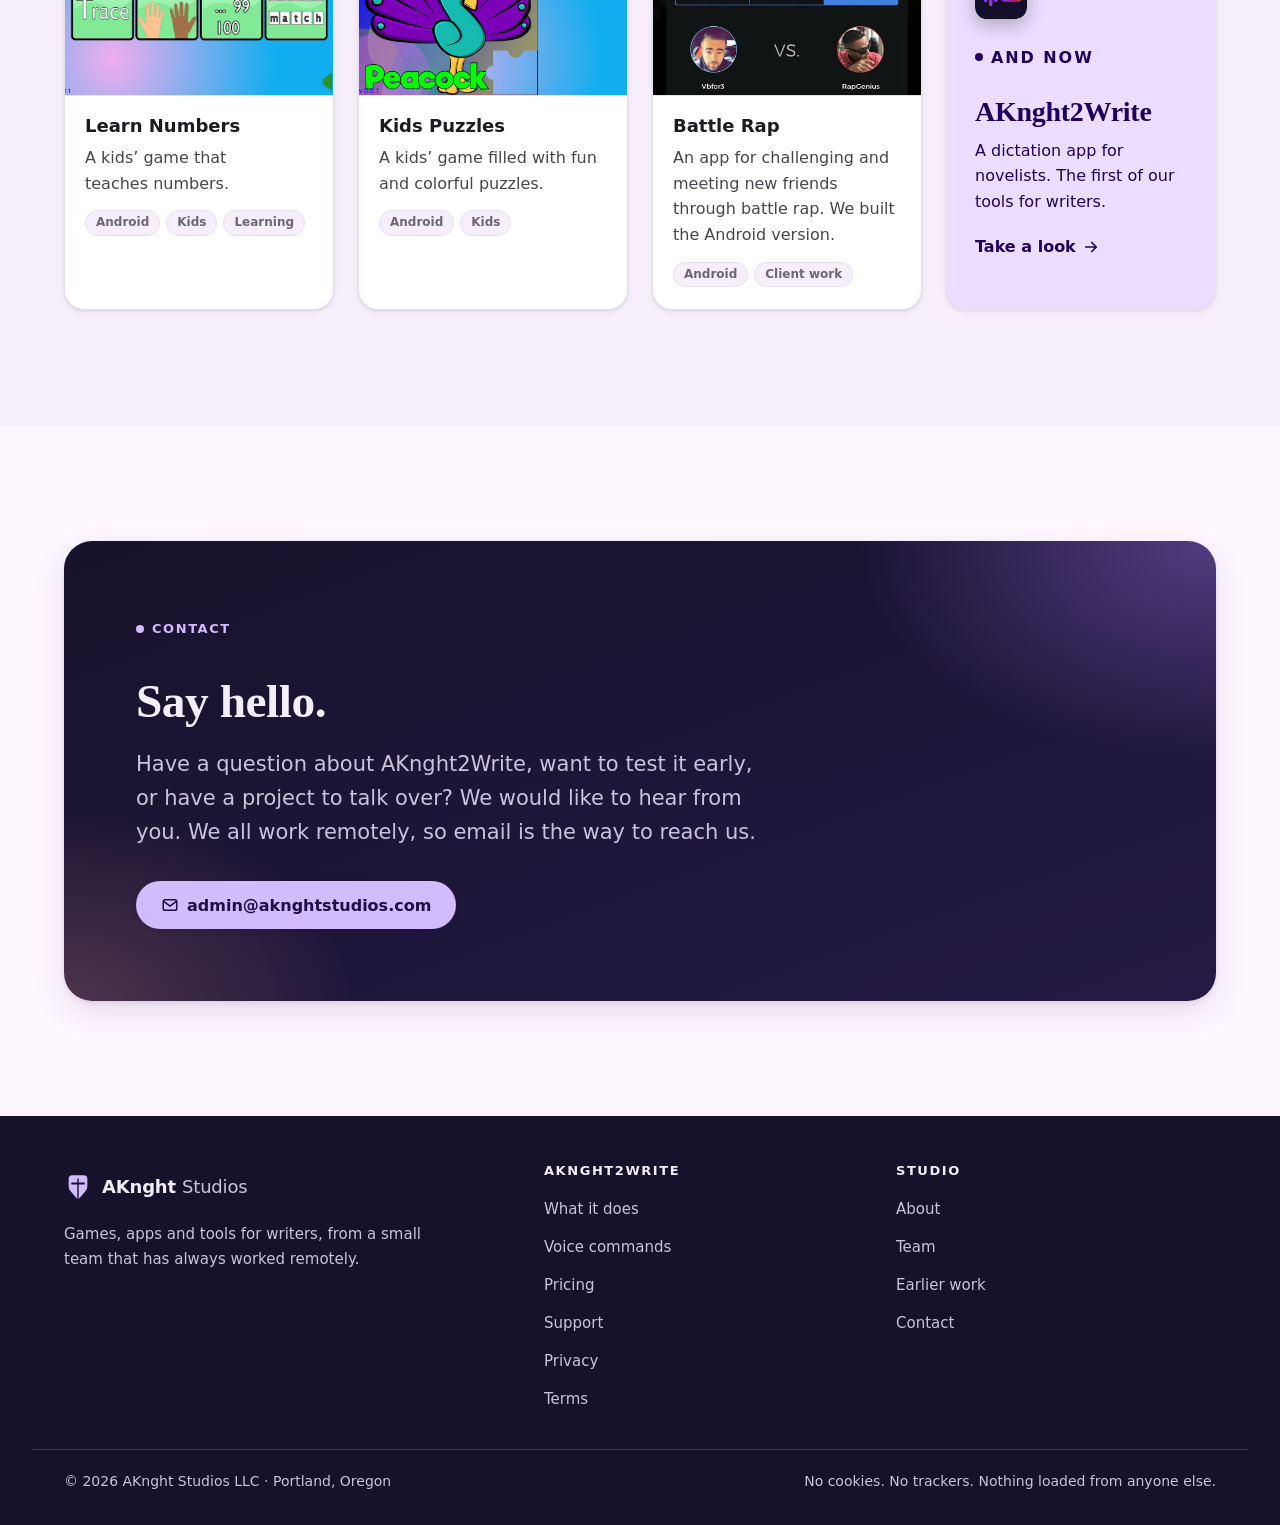
==== commit 30574284: "The screen stays lit, so the eyes-up claim is made true and said plainly "Made for a pocket" promise" ====
--- a/index.html
+++ b/index.html
@@ -169,8 +169,8 @@
           </article>
           <article class="card">
             <div class="tile tile--amber"><svg viewBox="0 0 24 24" fill="none" stroke="currentColor" stroke-width="2" stroke-linecap="round" stroke-linejoin="round" aria-hidden="true"><rect x="8" y="2.5" width="8" height="19" rx="4"/><circle cx="12" cy="8" r="1.8"/></svg></div>
-            <h3 class="h-card">Made for a pocket</h3>
-            <p>Click a Bluetooth remote to start and to send. A buzz and a tone tell you it heard. The screen is optional, so the book keeps moving while you walk, drive, or lie in bed.</p>
+            <h3 class="h-card">Made for eyes up</h3>
+            <p>Click a Bluetooth remote to start and to send. A buzz and a tone tell you it heard, and the screen stays lit while you work, so the book keeps moving while you walk, drive, or lie in bed without your looking at it.</p>
           </article>
           <article class="card">
             <div class="tile"><svg viewBox="0 0 24 24" fill="none" stroke="currentColor" stroke-width="2" stroke-linecap="round" stroke-linejoin="round" aria-hidden="true"><path d="M4 9.5v5h3.5L12 18V6L7.5 9.5H4z"/><path d="M15.5 9a4 4 0 0 1 0 6M18 6.5a7.5 7.5 0 0 1 0 11"/></svg></div>
